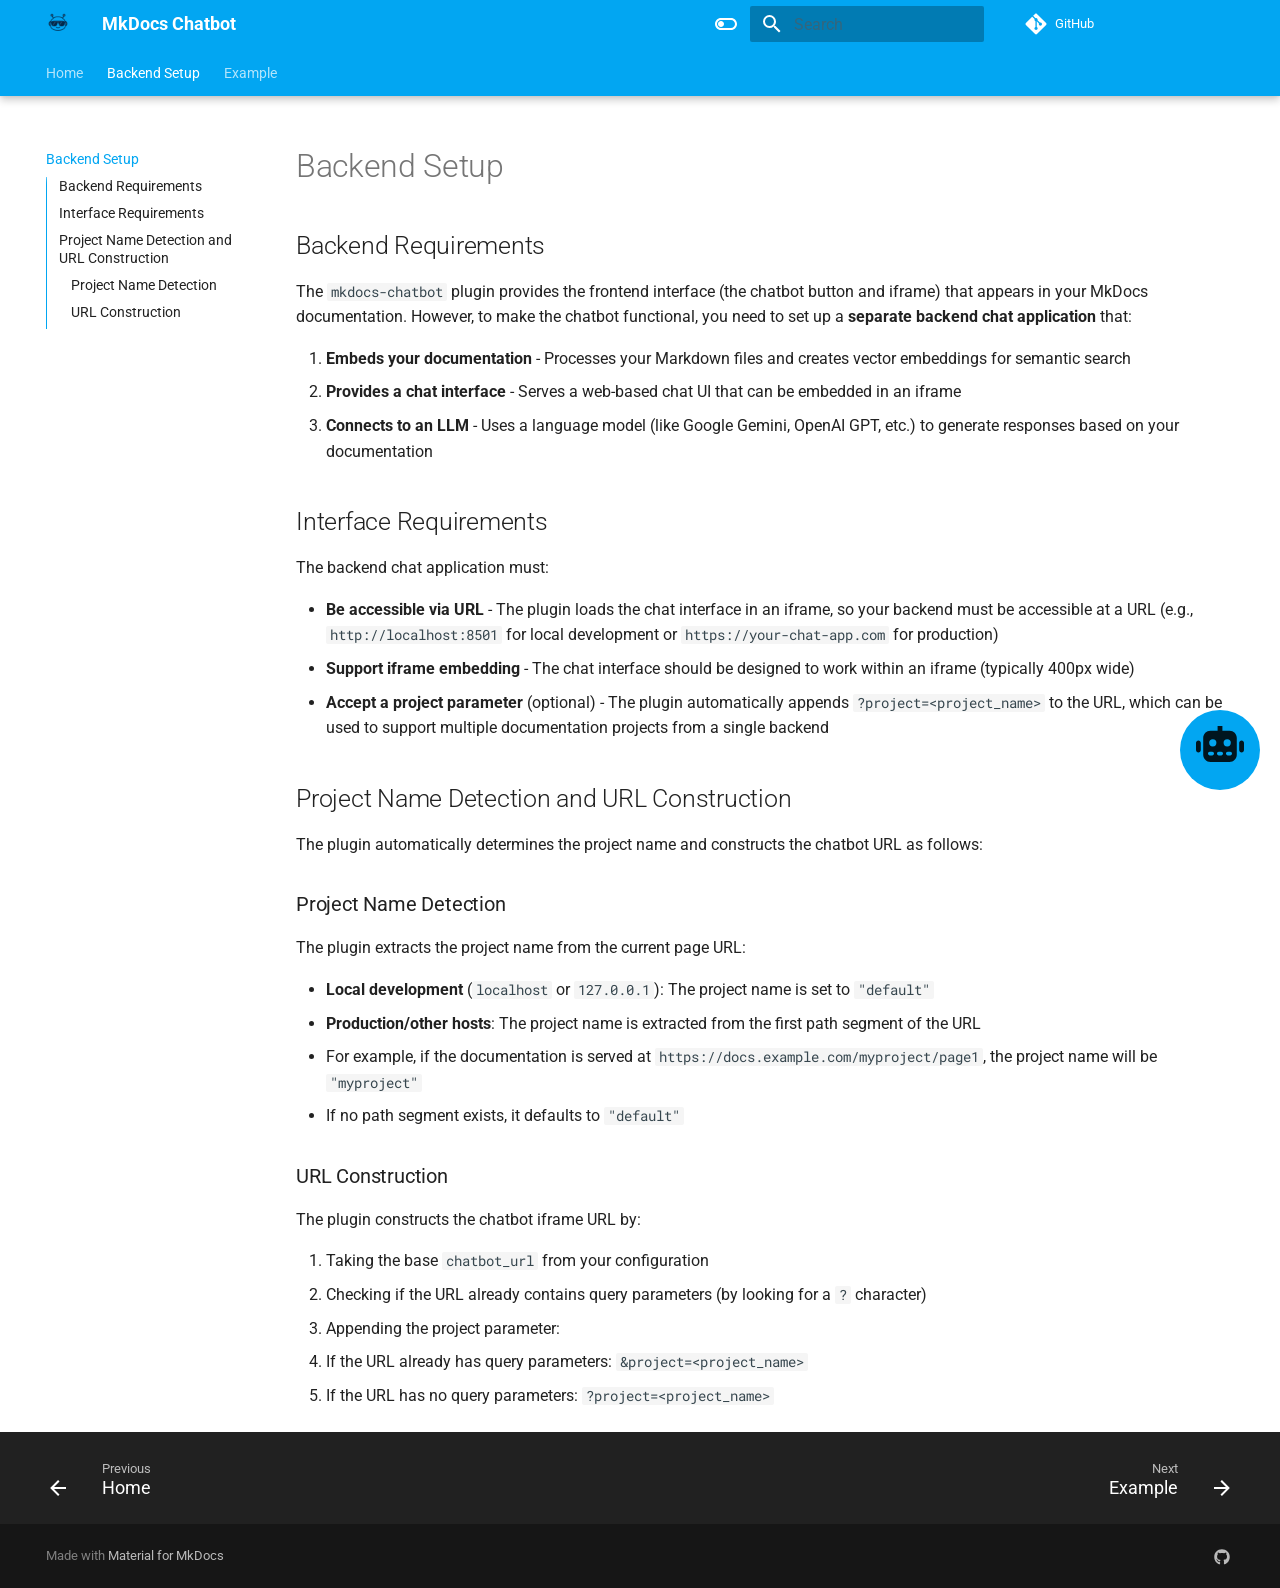
==== backend_setup/index.html @ 2f7b2bcd "Deployed a976404 with MkDocs version: 1.6.1" ====
<!doctype html>
<html lang="en" class="no-js">
  <head>
    
      <meta charset="utf-8">
      <meta name="viewport" content="width=device-width,initial-scale=1">
      
      
      
      
        <link rel="prev" href="..">
      
      
        <link rel="next" href="../example/">
      
      
      <link rel="icon" href="../assets/head.png">
      <meta name="generator" content="mkdocs-1.6.1, mkdocs-material-9.6.18">
    
    
      
        <title>Backend Setup - MkDocs Chatbot</title>
      
    
    
      <link rel="stylesheet" href="../assets/stylesheets/main.7e37652d.min.css">
      
        
        <link rel="stylesheet" href="../assets/stylesheets/palette.06af60db.min.css">
      
      


    
    
      
    
    
      
        
        
        <link rel="preconnect" href="https://fonts.gstatic.com" crossorigin>
        <link rel="stylesheet" href="https://fonts.googleapis.com/css?family=Roboto:300,300i,400,400i,700,700i%7CRoboto+Mono:400,400i,700,700i&display=fallback">
        <style>:root{--md-text-font:"Roboto";--md-code-font:"Roboto Mono"}</style>
      
    
    
      <link rel="stylesheet" href="../assets/extra.css">
    
      <link rel="stylesheet" href="../assets/_markdown_exec_pyodide.css">
    
    <script>__md_scope=new URL("..",location),__md_hash=e=>[...e].reduce(((e,_)=>(e<<5)-e+_.charCodeAt(0)),0),__md_get=(e,_=localStorage,t=__md_scope)=>JSON.parse(_.getItem(t.pathname+"."+e)),__md_set=(e,_,t=localStorage,a=__md_scope)=>{try{t.setItem(a.pathname+"."+e,JSON.stringify(_))}catch(e){}}</script>
    
      

    
    
    
  </head>
  
  
    
    
      
    
    
    
    
    <body dir="ltr" data-md-color-scheme="default" data-md-color-primary="light-blue" data-md-color-accent="light-blue">
  
    
    <input class="md-toggle" data-md-toggle="drawer" type="checkbox" id="__drawer" autocomplete="off">
    <input class="md-toggle" data-md-toggle="search" type="checkbox" id="__search" autocomplete="off">
    <label class="md-overlay" for="__drawer"></label>
    <div data-md-component="skip">
      
        
        <a href="#backend-requirements" class="md-skip">
          Skip to content
        </a>
      
    </div>
    <div data-md-component="announce">
      
    </div>
    
    
      

  

<header class="md-header md-header--shadow md-header--lifted" data-md-component="header">
  <nav class="md-header__inner md-grid" aria-label="Header">
    <a href=".." title="MkDocs Chatbot" class="md-header__button md-logo" aria-label="MkDocs Chatbot" data-md-component="logo">
      
  <img src="../assets/head.png" alt="logo">

    </a>
    <label class="md-header__button md-icon" for="__drawer">
      
      <svg xmlns="http://www.w3.org/2000/svg" viewBox="0 0 24 24"><path d="M3 6h18v2H3zm0 5h18v2H3zm0 5h18v2H3z"/></svg>
    </label>
    <div class="md-header__title" data-md-component="header-title">
      <div class="md-header__ellipsis">
        <div class="md-header__topic">
          <span class="md-ellipsis">
            MkDocs Chatbot
          </span>
        </div>
        <div class="md-header__topic" data-md-component="header-topic">
          <span class="md-ellipsis">
            
              Backend Setup
            
          </span>
        </div>
      </div>
    </div>
    
      
        <form class="md-header__option" data-md-component="palette">
  
    
    
    
    <input class="md-option" data-md-color-media="(prefers-color-scheme: light)" data-md-color-scheme="default" data-md-color-primary="light-blue" data-md-color-accent="light-blue"  aria-label="Switch to dark mode"  type="radio" name="__palette" id="__palette_0">
    
      <label class="md-header__button md-icon" title="Switch to dark mode" for="__palette_1" hidden>
        <svg xmlns="http://www.w3.org/2000/svg" viewBox="0 0 24 24"><path d="M17 6H7c-3.31 0-6 2.69-6 6s2.69 6 6 6h10c3.31 0 6-2.69 6-6s-2.69-6-6-6m0 10H7c-2.21 0-4-1.79-4-4s1.79-4 4-4h10c2.21 0 4 1.79 4 4s-1.79 4-4 4M7 9c-1.66 0-3 1.34-3 3s1.34 3 3 3 3-1.34 3-3-1.34-3-3-3"/></svg>
      </label>
    
  
    
    
    
    <input class="md-option" data-md-color-media="(prefers-color-scheme: dark)" data-md-color-scheme="slate" data-md-color-primary="light-blue" data-md-color-accent="light-blue"  aria-label="Switch to light mode"  type="radio" name="__palette" id="__palette_1">
    
      <label class="md-header__button md-icon" title="Switch to light mode" for="__palette_0" hidden>
        <svg xmlns="http://www.w3.org/2000/svg" viewBox="0 0 24 24"><path d="M17 7H7a5 5 0 0 0-5 5 5 5 0 0 0 5 5h10a5 5 0 0 0 5-5 5 5 0 0 0-5-5m0 8a3 3 0 0 1-3-3 3 3 0 0 1 3-3 3 3 0 0 1 3 3 3 3 0 0 1-3 3"/></svg>
      </label>
    
  
</form>
      
    
    
      <script>var palette=__md_get("__palette");if(palette&&palette.color){if("(prefers-color-scheme)"===palette.color.media){var media=matchMedia("(prefers-color-scheme: light)"),input=document.querySelector(media.matches?"[data-md-color-media='(prefers-color-scheme: light)']":"[data-md-color-media='(prefers-color-scheme: dark)']");palette.color.media=input.getAttribute("data-md-color-media"),palette.color.scheme=input.getAttribute("data-md-color-scheme"),palette.color.primary=input.getAttribute("data-md-color-primary"),palette.color.accent=input.getAttribute("data-md-color-accent")}for(var[key,value]of Object.entries(palette.color))document.body.setAttribute("data-md-color-"+key,value)}</script>
    
    
    
      
      
        <label class="md-header__button md-icon" for="__search">
          
          <svg xmlns="http://www.w3.org/2000/svg" viewBox="0 0 24 24"><path d="M9.5 3A6.5 6.5 0 0 1 16 9.5c0 1.61-.59 3.09-1.56 4.23l.27.27h.79l5 5-1.5 1.5-5-5v-.79l-.27-.27A6.52 6.52 0 0 1 9.5 16 6.5 6.5 0 0 1 3 9.5 6.5 6.5 0 0 1 9.5 3m0 2C7 5 5 7 5 9.5S7 14 9.5 14 14 12 14 9.5 12 5 9.5 5"/></svg>
        </label>
        <div class="md-search" data-md-component="search" role="dialog">
  <label class="md-search__overlay" for="__search"></label>
  <div class="md-search__inner" role="search">
    <form class="md-search__form" name="search">
      <input type="text" class="md-search__input" name="query" aria-label="Search" placeholder="Search" autocapitalize="off" autocorrect="off" autocomplete="off" spellcheck="false" data-md-component="search-query" required>
      <label class="md-search__icon md-icon" for="__search">
        
        <svg xmlns="http://www.w3.org/2000/svg" viewBox="0 0 24 24"><path d="M9.5 3A6.5 6.5 0 0 1 16 9.5c0 1.61-.59 3.09-1.56 4.23l.27.27h.79l5 5-1.5 1.5-5-5v-.79l-.27-.27A6.52 6.52 0 0 1 9.5 16 6.5 6.5 0 0 1 3 9.5 6.5 6.5 0 0 1 9.5 3m0 2C7 5 5 7 5 9.5S7 14 9.5 14 14 12 14 9.5 12 5 9.5 5"/></svg>
        
        <svg xmlns="http://www.w3.org/2000/svg" viewBox="0 0 24 24"><path d="M20 11v2H8l5.5 5.5-1.42 1.42L4.16 12l7.92-7.92L13.5 5.5 8 11z"/></svg>
      </label>
      <nav class="md-search__options" aria-label="Search">
        
        <button type="reset" class="md-search__icon md-icon" title="Clear" aria-label="Clear" tabindex="-1">
          
          <svg xmlns="http://www.w3.org/2000/svg" viewBox="0 0 24 24"><path d="M19 6.41 17.59 5 12 10.59 6.41 5 5 6.41 10.59 12 5 17.59 6.41 19 12 13.41 17.59 19 19 17.59 13.41 12z"/></svg>
        </button>
      </nav>
      
        <div class="md-search__suggest" data-md-component="search-suggest"></div>
      
    </form>
    <div class="md-search__output">
      <div class="md-search__scrollwrap" tabindex="0" data-md-scrollfix>
        <div class="md-search-result" data-md-component="search-result">
          <div class="md-search-result__meta">
            Initializing search
          </div>
          <ol class="md-search-result__list" role="presentation"></ol>
        </div>
      </div>
    </div>
  </div>
</div>
      
    
    
      <div class="md-header__source">
        <a href="https://github.com/jonco5555/mkdocs-chatbot" title="Go to repository" class="md-source" data-md-component="source">
  <div class="md-source__icon md-icon">
    
    <svg xmlns="http://www.w3.org/2000/svg" viewBox="0 0 448 512"><!--! Font Awesome Free 7.0.0 by @fontawesome - https://fontawesome.com License - https://fontawesome.com/license/free (Icons: CC BY 4.0, Fonts: SIL OFL 1.1, Code: MIT License) Copyright 2025 Fonticons, Inc.--><path fill="currentColor" d="M439.6 236.1 244 40.5c-5.4-5.5-12.8-8.5-20.4-8.5s-15 3-20.4 8.4L162.5 81l51.5 51.5c27.1-9.1 52.7 16.8 43.4 43.7l49.7 49.7c34.2-11.8 61.2 31 35.5 56.7-26.5 26.5-70.2-2.9-56-37.3L240.3 199v121.9c25.3 12.5 22.3 41.8 9.1 55-6.4 6.4-15.2 10.1-24.3 10.1s-17.8-3.6-24.3-10.1c-17.6-17.6-11.1-46.9 11.2-56v-123c-20.8-8.5-24.6-30.7-18.6-45L142.6 101 8.5 235.1C3 240.6 0 247.9 0 255.5s3 15 8.5 20.4l195.6 195.7c5.4 5.4 12.7 8.4 20.4 8.4s15-3 20.4-8.4l194.7-194.7c5.4-5.4 8.4-12.8 8.4-20.4s-3-15-8.4-20.4"/></svg>
  </div>
  <div class="md-source__repository">
    GitHub
  </div>
</a>
      </div>
    
  </nav>
  
    
      
<nav class="md-tabs" aria-label="Tabs" data-md-component="tabs">
  <div class="md-grid">
    <ul class="md-tabs__list">
      
        
  
  
  
  
    <li class="md-tabs__item">
      <a href=".." class="md-tabs__link">
        
  
  
    
  
  Home

      </a>
    </li>
  

      
        
  
  
  
    
  
  
    <li class="md-tabs__item md-tabs__item--active">
      <a href="./" class="md-tabs__link">
        
  
  
    
  
  Backend Setup

      </a>
    </li>
  

      
        
  
  
  
  
    <li class="md-tabs__item">
      <a href="../example/" class="md-tabs__link">
        
  
  
    
  
  Example

      </a>
    </li>
  

      
    </ul>
  </div>
</nav>
    
  
</header>
    
    <div class="md-container" data-md-component="container">
      
      
        
      
      <main class="md-main" data-md-component="main">
        <div class="md-main__inner md-grid">
          
            
              
              <div class="md-sidebar md-sidebar--primary" data-md-component="sidebar" data-md-type="navigation" >
                <div class="md-sidebar__scrollwrap">
                  <div class="md-sidebar__inner">
                    


  


  

<nav class="md-nav md-nav--primary md-nav--lifted md-nav--integrated" aria-label="Navigation" data-md-level="0">
  <label class="md-nav__title" for="__drawer">
    <a href=".." title="MkDocs Chatbot" class="md-nav__button md-logo" aria-label="MkDocs Chatbot" data-md-component="logo">
      
  <img src="../assets/head.png" alt="logo">

    </a>
    MkDocs Chatbot
  </label>
  
    <div class="md-nav__source">
      <a href="https://github.com/jonco5555/mkdocs-chatbot" title="Go to repository" class="md-source" data-md-component="source">
  <div class="md-source__icon md-icon">
    
    <svg xmlns="http://www.w3.org/2000/svg" viewBox="0 0 448 512"><!--! Font Awesome Free 7.0.0 by @fontawesome - https://fontawesome.com License - https://fontawesome.com/license/free (Icons: CC BY 4.0, Fonts: SIL OFL 1.1, Code: MIT License) Copyright 2025 Fonticons, Inc.--><path fill="currentColor" d="M439.6 236.1 244 40.5c-5.4-5.5-12.8-8.5-20.4-8.5s-15 3-20.4 8.4L162.5 81l51.5 51.5c27.1-9.1 52.7 16.8 43.4 43.7l49.7 49.7c34.2-11.8 61.2 31 35.5 56.7-26.5 26.5-70.2-2.9-56-37.3L240.3 199v121.9c25.3 12.5 22.3 41.8 9.1 55-6.4 6.4-15.2 10.1-24.3 10.1s-17.8-3.6-24.3-10.1c-17.6-17.6-11.1-46.9 11.2-56v-123c-20.8-8.5-24.6-30.7-18.6-45L142.6 101 8.5 235.1C3 240.6 0 247.9 0 255.5s3 15 8.5 20.4l195.6 195.7c5.4 5.4 12.7 8.4 20.4 8.4s15-3 20.4-8.4l194.7-194.7c5.4-5.4 8.4-12.8 8.4-20.4s-3-15-8.4-20.4"/></svg>
  </div>
  <div class="md-source__repository">
    GitHub
  </div>
</a>
    </div>
  
  <ul class="md-nav__list" data-md-scrollfix>
    
      
      
  
  
  
  
    <li class="md-nav__item">
      <a href=".." class="md-nav__link">
        
  
  
  <span class="md-ellipsis">
    Home
    
  </span>
  

      </a>
    </li>
  

    
      
      
  
  
    
  
  
  
    <li class="md-nav__item md-nav__item--active">
      
      <input class="md-nav__toggle md-toggle" type="checkbox" id="__toc">
      
      
      
        <label class="md-nav__link md-nav__link--active" for="__toc">
          
  
  
  <span class="md-ellipsis">
    Backend Setup
    
  </span>
  

          <span class="md-nav__icon md-icon"></span>
        </label>
      
      <a href="./" class="md-nav__link md-nav__link--active">
        
  
  
  <span class="md-ellipsis">
    Backend Setup
    
  </span>
  

      </a>
      
        

<nav class="md-nav md-nav--secondary" aria-label="Table of contents">
  
  
  
  
    <label class="md-nav__title" for="__toc">
      <span class="md-nav__icon md-icon"></span>
      Table of contents
    </label>
    <ul class="md-nav__list" data-md-component="toc" data-md-scrollfix>
      
        <li class="md-nav__item">
  <a href="#backend-requirements" class="md-nav__link">
    <span class="md-ellipsis">
      Backend Requirements
    </span>
  </a>
  
</li>
      
        <li class="md-nav__item">
  <a href="#interface-requirements" class="md-nav__link">
    <span class="md-ellipsis">
      Interface Requirements
    </span>
  </a>
  
</li>
      
        <li class="md-nav__item">
  <a href="#project-name-detection-and-url-construction" class="md-nav__link">
    <span class="md-ellipsis">
      Project Name Detection and URL Construction
    </span>
  </a>
  
    <nav class="md-nav" aria-label="Project Name Detection and URL Construction">
      <ul class="md-nav__list">
        
          <li class="md-nav__item">
  <a href="#project-name-detection" class="md-nav__link">
    <span class="md-ellipsis">
      Project Name Detection
    </span>
  </a>
  
</li>
        
          <li class="md-nav__item">
  <a href="#url-construction" class="md-nav__link">
    <span class="md-ellipsis">
      URL Construction
    </span>
  </a>
  
</li>
        
      </ul>
    </nav>
  
</li>
      
    </ul>
  
</nav>
      
    </li>
  

    
      
      
  
  
  
  
    <li class="md-nav__item">
      <a href="../example/" class="md-nav__link">
        
  
  
  <span class="md-ellipsis">
    Example
    
  </span>
  

      </a>
    </li>
  

    
  </ul>
</nav>
                  </div>
                </div>
              </div>
            
            
          
          
            <div class="md-content" data-md-component="content">
              <article class="md-content__inner md-typeset">
                
                  


  
  


  <h1>Backend Setup</h1>

<h2 id="backend-requirements">Backend Requirements<a class="headerlink" href="#backend-requirements" title="Permanent link">&para;</a></h2>
<p>The <code>mkdocs-chatbot</code> plugin provides the frontend interface (the chatbot button and iframe) that appears in your MkDocs documentation. However, to make the chatbot functional, you need to set up a <strong>separate backend chat application</strong> that:</p>
<ol>
<li><strong>Embeds your documentation</strong> - Processes your Markdown files and creates vector embeddings for semantic search</li>
<li><strong>Provides a chat interface</strong> - Serves a web-based chat UI that can be embedded in an iframe</li>
<li><strong>Connects to an LLM</strong> - Uses a language model (like Google Gemini, OpenAI GPT, etc.) to generate responses based on your documentation</li>
</ol>
<h2 id="interface-requirements">Interface Requirements<a class="headerlink" href="#interface-requirements" title="Permanent link">&para;</a></h2>
<p>The backend chat application must:</p>
<ul>
<li><strong>Be accessible via URL</strong> - The plugin loads the chat interface in an iframe, so your backend must be accessible at a URL (e.g., <code>http://localhost:8501</code> for local development or <code>https://your-chat-app.com</code> for production)</li>
<li><strong>Support iframe embedding</strong> - The chat interface should be designed to work within an iframe (typically 400px wide)</li>
<li><strong>Accept a project parameter</strong> (optional) - The plugin automatically appends <code>?project=&lt;project_name&gt;</code> to the URL, which can be used to support multiple documentation projects from a single backend</li>
</ul>
<h2 id="project-name-detection-and-url-construction">Project Name Detection and URL Construction<a class="headerlink" href="#project-name-detection-and-url-construction" title="Permanent link">&para;</a></h2>
<p>The plugin automatically determines the project name and constructs the chatbot URL as follows:</p>
<h3 id="project-name-detection">Project Name Detection<a class="headerlink" href="#project-name-detection" title="Permanent link">&para;</a></h3>
<p>The plugin extracts the project name from the current page URL:</p>
<ul>
<li><strong>Local development</strong> (<code>localhost</code> or <code>127.0.0.1</code>): The project name is set to <code>"default"</code></li>
<li><strong>Production/other hosts</strong>: The project name is extracted from the first path segment of the URL</li>
<li>For example, if the documentation is served at <code>https://docs.example.com/myproject/page1</code>, the project name will be <code>"myproject"</code></li>
<li>If no path segment exists, it defaults to <code>"default"</code></li>
</ul>
<h3 id="url-construction">URL Construction<a class="headerlink" href="#url-construction" title="Permanent link">&para;</a></h3>
<p>The plugin constructs the chatbot iframe URL by:</p>
<ol>
<li>Taking the base <code>chatbot_url</code> from your configuration</li>
<li>Checking if the URL already contains query parameters (by looking for a <code>?</code> character)</li>
<li>Appending the project parameter:</li>
<li>If the URL already has query parameters: <code>&amp;project=&lt;project_name&gt;</code></li>
<li>If the URL has no query parameters: <code>?project=&lt;project_name&gt;</code></li>
</ol>












                
              </article>
            </div>
          
          
<script>var target=document.getElementById(location.hash.slice(1));target&&target.name&&(target.checked=target.name.startsWith("__tabbed_"))</script>
        </div>
        
          <button type="button" class="md-top md-icon" data-md-component="top" hidden>
  
  <svg xmlns="http://www.w3.org/2000/svg" viewBox="0 0 24 24"><path d="M13 20h-2V8l-5.5 5.5-1.42-1.42L12 4.16l7.92 7.92-1.42 1.42L13 8z"/></svg>
  Back to top
</button>
        
      </main>
      
  
        <footer class="md-footer">
  
    
      
      <nav class="md-footer__inner md-grid" aria-label="Footer" >
        
          
          <a href=".." class="md-footer__link md-footer__link--prev" aria-label="Previous: Home">
            <div class="md-footer__button md-icon">
              
              <svg xmlns="http://www.w3.org/2000/svg" viewBox="0 0 24 24"><path d="M20 11v2H8l5.5 5.5-1.42 1.42L4.16 12l7.92-7.92L13.5 5.5 8 11z"/></svg>
            </div>
            <div class="md-footer__title">
              <span class="md-footer__direction">
                Previous
              </span>
              <div class="md-ellipsis">
                Home
              </div>
            </div>
          </a>
        
        
          
          <a href="../example/" class="md-footer__link md-footer__link--next" aria-label="Next: Example">
            <div class="md-footer__title">
              <span class="md-footer__direction">
                Next
              </span>
              <div class="md-ellipsis">
                Example
              </div>
            </div>
            <div class="md-footer__button md-icon">
              
              <svg xmlns="http://www.w3.org/2000/svg" viewBox="0 0 24 24"><path d="M4 11v2h12l-5.5 5.5 1.42 1.42L19.84 12l-7.92-7.92L10.5 5.5 16 11z"/></svg>
            </div>
          </a>
        
      </nav>
    
  
  <div class="md-footer-meta md-typeset">
    <div class="md-footer-meta__inner md-grid">
      <div class="md-copyright">
  
  
    Made with
    <a href="https://squidfunk.github.io/mkdocs-material/" target="_blank" rel="noopener">
      Material for MkDocs
    </a>
  
</div>
      
        
<div class="md-social">
  
    
    
    
    
      
      
    
    <a href="https://github.com/jonco5555/mkdocs-chatbot" target="_blank" rel="noopener" title="github.com" class="md-social__link">
      <svg xmlns="http://www.w3.org/2000/svg" viewBox="0 0 512 512"><!--! Font Awesome Free 7.0.0 by @fontawesome - https://fontawesome.com License - https://fontawesome.com/license/free (Icons: CC BY 4.0, Fonts: SIL OFL 1.1, Code: MIT License) Copyright 2025 Fonticons, Inc.--><path fill="currentColor" d="M173.9 397.4c0 2-2.3 3.6-5.2 3.6-3.3.3-5.6-1.3-5.6-3.6 0-2 2.3-3.6 5.2-3.6 3-.3 5.6 1.3 5.6 3.6m-31.1-4.5c-.7 2 1.3 4.3 4.3 4.9 2.6 1 5.6 0 6.2-2s-1.3-4.3-4.3-5.2c-2.6-.7-5.5.3-6.2 2.3m44.2-1.7c-2.9.7-4.9 2.6-4.6 4.9.3 2 2.9 3.3 5.9 2.6 2.9-.7 4.9-2.6 4.6-4.6-.3-1.9-3-3.2-5.9-2.9M252.8 8C114.1 8 8 113.3 8 252c0 110.9 69.8 205.8 169.5 239.2 12.8 2.3 17.3-5.6 17.3-12.1 0-6.2-.3-40.4-.3-61.4 0 0-70 15-84.7-29.8 0 0-11.4-29.1-27.8-36.6 0 0-22.9-15.7 1.6-15.4 0 0 24.9 2 38.6 25.8 21.9 38.6 58.6 27.5 72.9 20.9 2.3-16 8.8-27.1 16-33.7-55.9-6.2-112.3-14.3-112.3-110.5 0-27.5 7.6-41.3 23.6-58.9-2.6-6.5-11.1-33.3 2.6-67.9 20.9-6.5 69 27 69 27 20-5.6 41.5-8.5 62.8-8.5s42.8 2.9 62.8 8.5c0 0 48.1-33.6 69-27 13.7 34.7 5.2 61.4 2.6 67.9 16 17.7 25.8 31.5 25.8 58.9 0 96.5-58.9 104.2-114.8 110.5 9.2 7.9 17 22.9 17 46.4 0 33.7-.3 75.4-.3 83.6 0 6.5 4.6 14.4 17.3 12.1C436.2 457.8 504 362.9 504 252 504 113.3 391.5 8 252.8 8M105.2 352.9c-1.3 1-1 3.3.7 5.2 1.6 1.6 3.9 2.3 5.2 1 1.3-1 1-3.3-.7-5.2-1.6-1.6-3.9-2.3-5.2-1m-10.8-8.1c-.7 1.3.3 2.9 2.3 3.9 1.6 1 3.6.7 4.3-.7.7-1.3-.3-2.9-2.3-3.9-2-.6-3.6-.3-4.3.7m32.4 35.6c-1.6 1.3-1 4.3 1.3 6.2 2.3 2.3 5.2 2.6 6.5 1 1.3-1.3.7-4.3-1.3-6.2-2.2-2.3-5.2-2.6-6.5-1m-11.4-14.7c-1.6 1-1.6 3.6 0 5.9s4.3 3.3 5.6 2.3c1.6-1.3 1.6-3.9 0-6.2-1.4-2.3-4-3.3-5.6-2"/></svg>
    </a>
  
</div>
      
    </div>
  </div>
</footer>
      
  <div class="bot-container">
    <a class="twemoji bot-button" href="javascript:void(0)" title="Ask bot about the docs">
      <svg xmlns="http://www.w3.org/2000/svg" viewBox="0 0 640 512"><!--! Font Awesome Free 7.0.0 by @fontawesome - https://fontawesome.com License - https://fontawesome.com/license/free (Icons: CC BY 4.0, Fonts: SIL OFL 1.1, Code: MIT License) Copyright 2025 Fonticons, Inc.--><path fill="currentColor" d="M352 0c0-17.7-14.3-32-32-32s-32 14.3-32 32v64h-96c-53 0-96 43-96 96v224c0 53 43 96 96 96h256c53 0 96-43 96-96V160c0-53-43-96-96-96h-96zM160 368c0-13.3 10.7-24 24-24h32c13.3 0 24 10.7 24 24s-10.7 24-24 24h-32c-13.3 0-24-10.7-24-24m120 0c0-13.3 10.7-24 24-24h32c13.3 0 24 10.7 24 24s-10.7 24-24 24h-32c-13.3 0-24-10.7-24-24m120 0c0-13.3 10.7-24 24-24h32c13.3 0 24 10.7 24 24s-10.7 24-24 24h-32c-13.3 0-24-10.7-24-24M224 176a48 48 0 1 1 0 96 48 48 0 1 1 0-96m144 48a48 48 0 1 1 96 0 48 48 0 1 1-96 0m-304 0c0-17.7-14.3-32-32-32S0 206.3 0 224v96c0 17.7 14.3 32 32 32s32-14.3 32-32zm544-32c-17.7 0-32 14.3-32 32v96c0 17.7 14.3 32 32 32s32-14.3 32-32v-96c0-17.7-14.3-32-32-32"/></svg>
    </a>
    <iframe id="chatbot" src=""></iframe>
  </div>
  <script>
    // Extract project name from URL
    const isLocalHost = window.location.hostname === 'localhost' || window.location.hostname === '127.0.0.1';
    const pathParts = window.location.pathname.split('/').filter(Boolean);
    const projectName = isLocalHost ? 'default' : (pathParts[0] || 'default')
    const chatbotUrl = "https://mkdocs-chatbot.streamlit.app/?embed=true";
    const separator = chatbotUrl.includes('?') ? '&' : '?';
    document.getElementById('chatbot').src = chatbotUrl + separator + "project=" + encodeURIComponent(projectName);

    const botButton = document.querySelector('.bot-button');
    const iFrame = document.querySelector('.bot-container > iframe');
    const hideBot = () => {
      iFrame.style.height = null;
      botButton.style.display = 'block';
      document.removeEventListener('click', hideBot);
    }
    botButton.addEventListener('click', (e) => {
      const curHeight = window.getComputedStyle(iFrame).height;
      const header = document.querySelector('.md-header');
      const height = `calc(100vh - ${header.clientHeight + 120}px)`;
      if (curHeight === '0px') {
        iFrame.style.height = height;
        botButton.style.display = 'none';
        document.addEventListener('click', hideBot);
      } else {
        hideBot();
      }
      e.stopPropagation();
    });
    iFrame.addEventListener('click', (e) => {
      e.stopPropagation();
    });
    window.addEventListener('resize', (e) => {
      if (iFrame.style.height) {
        const header = document.querySelector('.md-header');
        const height = `calc(100vh - ${header.clientHeight + 120}px)`;
        iFrame.style.height = height;
      }
      e.stopPropagation();
    })
  </script>

    </div>
    <div class="md-dialog" data-md-component="dialog">
      <div class="md-dialog__inner md-typeset"></div>
    </div>
    
    
    
      
      <script id="__config" type="application/json">{"base": "..", "features": ["navigation.tabs", "navigation.top", "navigation.tabs.sticky", "navigation.footer", "navigation.expand", "search.highlight", "search.suggest", "toc.integrate", "content.code.copy"], "search": "../assets/javascripts/workers/search.973d3a69.min.js", "tags": null, "translations": {"clipboard.copied": "Copied to clipboard", "clipboard.copy": "Copy to clipboard", "search.result.more.one": "1 more on this page", "search.result.more.other": "# more on this page", "search.result.none": "No matching documents", "search.result.one": "1 matching document", "search.result.other": "# matching documents", "search.result.placeholder": "Type to start searching", "search.result.term.missing": "Missing", "select.version": "Select version"}, "version": null}</script>
    
    
      <script src="../assets/javascripts/bundle.92b07e13.min.js"></script>
      
        <script src="../assets/_markdown_exec_pyodide.js"></script>
      
    
  </body>
</html>
---- assets/stylesheets/main.7e37652d.min.css ----
@charset "UTF-8";html{-webkit-text-size-adjust:none;-moz-text-size-adjust:none;text-size-adjust:none;box-sizing:border-box}*,:after,:before{box-sizing:inherit}@media (prefers-reduced-motion){*,:after,:before{transition:none!important}}body{margin:0}a,button,input,label{-webkit-tap-highlight-color:transparent}a{color:inherit;text-decoration:none}hr{border:0;box-sizing:initial;display:block;height:.05rem;overflow:visible;padding:0}small{font-size:80%}sub,sup{line-height:1em}img{border-style:none}table{border-collapse:initial;border-spacing:0}td,th{font-weight:400;vertical-align:top}button{background:#0000;border:0;font-family:inherit;font-size:inherit;margin:0;padding:0}input{border:0;outline:none}:root{--md-primary-fg-color:#4051b5;--md-primary-fg-color--light:#5d6cc0;--md-primary-fg-color--dark:#303fa1;--md-primary-bg-color:#fff;--md-primary-bg-color--light:#ffffffb3;--md-accent-fg-color:#526cfe;--md-accent-fg-color--transparent:#526cfe1a;--md-accent-bg-color:#fff;--md-accent-bg-color--light:#ffffffb3}[data-md-color-scheme=default]{color-scheme:light}[data-md-color-scheme=default] img[src$="#gh-dark-mode-only"],[data-md-color-scheme=default] img[src$="#only-dark"]{display:none}:root,[data-md-color-scheme=default]{--md-hue:225deg;--md-default-fg-color:#000000de;--md-default-fg-color--light:#0000008a;--md-default-fg-color--lighter:#00000052;--md-default-fg-color--lightest:#00000012;--md-default-bg-color:#fff;--md-default-bg-color--light:#ffffffb3;--md-default-bg-color--lighter:#ffffff4d;--md-default-bg-color--lightest:#ffffff1f;--md-code-fg-color:#36464e;--md-code-bg-color:#f5f5f5;--md-code-hl-color:#4287ff;--md-code-hl-color--light:#4287ff1a;--md-code-hl-number-color:#d52a2a;--md-code-hl-special-color:#db1457;--md-code-hl-function-color:#a846b9;--md-code-hl-constant-color:#6e59d9;--md-code-hl-keyword-color:#3f6ec6;--md-code-hl-string-color:#1c7d4d;--md-code-hl-name-color:var(--md-code-fg-color);--md-code-hl-operator-color:var(--md-default-fg-color--light);--md-code-hl-punctuation-color:var(--md-default-fg-color--light);--md-code-hl-comment-color:var(--md-default-fg-color--light);--md-code-hl-generic-color:var(--md-default-fg-color--light);--md-code-hl-variable-color:var(--md-default-fg-color--light);--md-typeset-color:var(--md-default-fg-color);--md-typeset-a-color:var(--md-primary-fg-color);--md-typeset-del-color:#f5503d26;--md-typeset-ins-color:#0bd57026;--md-typeset-kbd-color:#fafafa;--md-typeset-kbd-accent-color:#fff;--md-typeset-kbd-border-color:#b8b8b8;--md-typeset-mark-color:#ffff0080;--md-typeset-table-color:#0000001f;--md-typeset-table-color--light:rgba(0,0,0,.035);--md-admonition-fg-color:var(--md-default-fg-color);--md-admonition-bg-color:var(--md-default-bg-color);--md-warning-fg-color:#000000de;--md-warning-bg-color:#ff9;--md-footer-fg-color:#fff;--md-footer-fg-color--light:#ffffffb3;--md-footer-fg-color--lighter:#ffffff73;--md-footer-bg-color:#000000de;--md-footer-bg-color--dark:#00000052;--md-shadow-z1:0 0.2rem 0.5rem #0000000d,0 0 0.05rem #0000001a;--md-shadow-z2:0 0.2rem 0.5rem #0000001a,0 0 0.05rem #00000040;--md-shadow-z3:0 0.2rem 0.5rem #0003,0 0 0.05rem #00000059}.md-icon svg{fill:currentcolor;display:block;height:1.2rem;width:1.2rem}body{-webkit-font-smoothing:antialiased;-moz-osx-font-smoothing:grayscale;--md-text-font-family:var(--md-text-font,_),-apple-system,BlinkMacSystemFont,Helvetica,Arial,sans-serif;--md-code-font-family:var(--md-code-font,_),SFMono-Regular,Consolas,Menlo,monospace}aside,body,input{font-feature-settings:"kern","liga";color:var(--md-typeset-color);font-family:var(--md-text-font-family)}code,kbd,pre{font-feature-settings:"kern";font-family:var(--md-code-font-family)}:root{--md-typeset-table-sort-icon:url('data:image/svg+xml;charset=utf-8,<svg xmlns="http://www.w3.org/2000/svg" viewBox="0 0 24 24"><path d="m18 21-4-4h3V7h-3l4-4 4 4h-3v10h3M2 19v-2h10v2M2 13v-2h7v2M2 7V5h4v2z"/></svg>');--md-typeset-table-sort-icon--asc:url('data:image/svg+xml;charset=utf-8,<svg xmlns="http://www.w3.org/2000/svg" viewBox="0 0 24 24"><path d="M19 17h3l-4 4-4-4h3V3h2M2 17h10v2H2M6 5v2H2V5m0 6h7v2H2z"/></svg>');--md-typeset-table-sort-icon--desc:url('data:image/svg+xml;charset=utf-8,<svg xmlns="http://www.w3.org/2000/svg" viewBox="0 0 24 24"><path d="M19 7h3l-4-4-4 4h3v14h2M2 17h10v2H2M6 5v2H2V5m0 6h7v2H2z"/></svg>')}.md-typeset{-webkit-print-color-adjust:exact;color-adjust:exact;font-size:.8rem;line-height:1.6;overflow-wrap:break-word}@media print{.md-typeset{font-size:.68rem}}.md-typeset blockquote,.md-typeset dl,.md-typeset figure,.md-typeset ol,.md-typeset pre,.md-typeset ul{margin-bottom:1em;margin-top:1em}.md-typeset h1{color:var(--md-default-fg-color--light);font-size:2em;line-height:1.3;margin:0 0 1.25em}.md-typeset h1,.md-typeset h2{font-weight:300;letter-spacing:-.01em}.md-typeset h2{font-size:1.5625em;line-height:1.4;margin:1.6em 0 .64em}.md-typeset h3{font-size:1.25em;font-weight:400;letter-spacing:-.01em;line-height:1.5;margin:1.6em 0 .8em}.md-typeset h2+h3{margin-top:.8em}.md-typeset h4{font-weight:700;letter-spacing:-.01em;margin:1em 0}.md-typeset h5,.md-typeset h6{color:var(--md-default-fg-color--light);font-size:.8em;font-weight:700;letter-spacing:-.01em;margin:1.25em 0}.md-typeset h5{text-transform:uppercase}.md-typeset h5 code{text-transform:none}.md-typeset hr{border-bottom:.05rem solid var(--md-default-fg-color--lightest);display:flow-root;margin:1.5em 0}.md-typeset a{color:var(--md-typeset-a-color);word-break:break-word}.md-typeset a,.md-typeset a:before{transition:color 125ms}.md-typeset a:focus,.md-typeset a:hover{color:var(--md-accent-fg-color)}.md-typeset a:focus code,.md-typeset a:hover code{background-color:var(--md-accent-fg-color--transparent)}.md-typeset a code{color:currentcolor;transition:background-color 125ms}.md-typeset a.focus-visible{outline-color:var(--md-accent-fg-color);outline-offset:.2rem}.md-typeset code,.md-typeset kbd,.md-typeset pre{color:var(--md-code-fg-color);direction:ltr;font-variant-ligatures:none}@media print{.md-typeset code,.md-typeset kbd,.md-typeset pre{white-space:pre-wrap}}.md-typeset code{background-color:var(--md-code-bg-color);border-radius:.1rem;-webkit-box-decoration-break:clone;box-decoration-break:clone;font-size:.85em;padding:0 .2941176471em;word-break:break-word}.md-typeset code:not(.focus-visible){-webkit-tap-highlight-color:transparent;outline:none}.md-typeset pre{display:flow-root;line-height:1.4;position:relative}.md-typeset pre>code{-webkit-box-decoration-break:slice;box-decoration-break:slice;box-shadow:none;display:block;margin:0;outline-color:var(--md-accent-fg-color);overflow:auto;padding:.7720588235em 1.1764705882em;scrollbar-color:var(--md-default-fg-color--lighter) #0000;scrollbar-width:thin;touch-action:auto;word-break:normal}.md-typeset pre>code:hover{scrollbar-color:var(--md-accent-fg-color) #0000}.md-typeset pre>code::-webkit-scrollbar{height:.2rem;width:.2rem}.md-typeset pre>code::-webkit-scrollbar-thumb{background-color:var(--md-default-fg-color--lighter)}.md-typeset pre>code::-webkit-scrollbar-thumb:hover{background-color:var(--md-accent-fg-color)}.md-typeset kbd{background-color:var(--md-typeset-kbd-color);border-radius:.1rem;box-shadow:0 .1rem 0 .05rem var(--md-typeset-kbd-border-color),0 .1rem 0 var(--md-typeset-kbd-border-color),0 -.1rem .2rem var(--md-typeset-kbd-accent-color) inset;color:var(--md-default-fg-color);display:inline-block;font-size:.75em;padding:0 .6666666667em;vertical-align:text-top;word-break:break-word}.md-typeset mark{background-color:var(--md-typeset-mark-color);-webkit-box-decoration-break:clone;box-decoration-break:clone;color:inherit;word-break:break-word}.md-typeset abbr{border-bottom:.05rem dotted var(--md-default-fg-color--light);cursor:help;text-decoration:none}.md-typeset small{opacity:.75}[dir=ltr] .md-typeset sub,[dir=ltr] .md-typeset sup{margin-left:.078125em}[dir=rtl] .md-typeset sub,[dir=rtl] .md-typeset sup{margin-right:.078125em}[dir=ltr] .md-typeset blockquote{padding-left:.6rem}[dir=rtl] .md-typeset blockquote{padding-right:.6rem}[dir=ltr] .md-typeset blockquote{border-left:.2rem solid var(--md-default-fg-color--lighter)}[dir=rtl] .md-typeset blockquote{border-right:.2rem solid var(--md-default-fg-color--lighter)}.md-typeset blockquote{color:var(--md-default-fg-color--light);margin-left:0;margin-right:0}.md-typeset ul{list-style-type:disc}.md-typeset ul[type]{list-style-type:revert-layer}[dir=ltr] .md-typeset ol,[dir=ltr] .md-typeset ul{margin-left:.625em}[dir=rtl] .md-typeset ol,[dir=rtl] .md-typeset ul{margin-right:.625em}.md-typeset ol,.md-typeset ul{padding:0}.md-typeset ol:not([hidden]),.md-typeset ul:not([hidden]){display:flow-root}.md-typeset ol ol,.md-typeset ul ol{list-style-type:lower-alpha}.md-typeset ol ol ol,.md-typeset ul ol ol{list-style-type:lower-roman}.md-typeset ol ol ol ol,.md-typeset ul ol ol ol{list-style-type:upper-alpha}.md-typeset ol ol ol ol ol,.md-typeset ul ol ol ol ol{list-style-type:upper-roman}.md-typeset ol[type],.md-typeset ul[type]{list-style-type:revert-layer}[dir=ltr] .md-typeset ol li,[dir=ltr] .md-typeset ul li{margin-left:1.25em}[dir=rtl] .md-typeset ol li,[dir=rtl] .md-typeset ul li{margin-right:1.25em}.md-typeset ol li,.md-typeset ul li{margin-bottom:.5em}.md-typeset ol li blockquote,.md-typeset ol li p,.md-typeset ul li blockquote,.md-typeset ul li p{margin:.5em 0}.md-typeset ol li:last-child,.md-typeset ul li:last-child{margin-bottom:0}[dir=ltr] .md-typeset ol li ol,[dir=ltr] .md-typeset ol li ul,[dir=ltr] .md-typeset ul li ol,[dir=ltr] .md-typeset ul li ul{margin-left:.625em}[dir=rtl] .md-typeset ol li ol,[dir=rtl] .md-typeset ol li ul,[dir=rtl] .md-typeset ul li ol,[dir=rtl] .md-typeset ul li ul{margin-right:.625em}.md-typeset ol li ol,.md-typeset ol li ul,.md-typeset ul li ol,.md-typeset ul li ul{margin-bottom:.5em;margin-top:.5em}[dir=ltr] .md-typeset dd{margin-left:1.875em}[dir=rtl] .md-typeset dd{margin-right:1.875em}.md-typeset dd{margin-bottom:1.5em;margin-top:1em}.md-typeset img,.md-typeset svg,.md-typeset video{height:auto;max-width:100%}.md-typeset img[align=left]{margin:1em 1em 1em 0}.md-typeset img[align=right]{margin:1em 0 1em 1em}.md-typeset img[align]:only-child{margin-top:0}.md-typeset figure{display:flow-root;margin:1em auto;max-width:100%;text-align:center;width:-moz-fit-content;width:fit-content}.md-typeset figure img{display:block;margin:0 auto}.md-typeset figcaption{font-style:italic;margin:1em auto;max-width:24rem}.md-typeset iframe{max-width:100%}.md-typeset table:not([class]){background-color:var(--md-default-bg-color);border:.05rem solid var(--md-typeset-table-color);border-radius:.1rem;display:inline-block;font-size:.64rem;max-width:100%;overflow:auto;touch-action:auto}@media print{.md-typeset table:not([class]){display:table}}.md-typeset table:not([class])+*{margin-top:1.5em}.md-typeset table:not([class]) td>:first-child,.md-typeset table:not([class]) th>:first-child{margin-top:0}.md-typeset table:not([class]) td>:last-child,.md-typeset table:not([class]) th>:last-child{margin-bottom:0}.md-typeset table:not([class]) td:not([align]),.md-typeset table:not([class]) th:not([align]){text-align:left}[dir=rtl] .md-typeset table:not([class]) td:not([align]),[dir=rtl] .md-typeset table:not([class]) th:not([align]){text-align:right}.md-typeset table:not([class]) th{font-weight:700;min-width:5rem;padding:.9375em 1.25em;vertical-align:top}.md-typeset table:not([class]) td{border-top:.05rem solid var(--md-typeset-table-color);padding:.9375em 1.25em;vertical-align:top}.md-typeset table:not([class]) tbody tr{transition:background-color 125ms}.md-typeset table:not([class]) tbody tr:hover{background-color:var(--md-typeset-table-color--light);box-shadow:0 .05rem 0 var(--md-default-bg-color) inset}.md-typeset table:not([class]) a{word-break:normal}.md-typeset table th[role=columnheader]{cursor:pointer}[dir=ltr] .md-typeset table th[role=columnheader]:after{margin-left:.5em}[dir=rtl] .md-typeset table th[role=columnheader]:after{margin-right:.5em}.md-typeset table th[role=columnheader]:after{content:"";display:inline-block;height:1.2em;-webkit-mask-image:var(--md-typeset-table-sort-icon);mask-image:var(--md-typeset-table-sort-icon);-webkit-mask-repeat:no-repeat;mask-repeat:no-repeat;-webkit-mask-size:contain;mask-size:contain;transition:background-color 125ms;vertical-align:text-bottom;width:1.2em}.md-typeset table th[role=columnheader]:hover:after{background-color:var(--md-default-fg-color--lighter)}.md-typeset table th[role=columnheader][aria-sort=ascending]:after{background-color:var(--md-default-fg-color--light);-webkit-mask-image:var(--md-typeset-table-sort-icon--asc);mask-image:var(--md-typeset-table-sort-icon--asc)}.md-typeset table th[role=columnheader][aria-sort=descending]:after{background-color:var(--md-default-fg-color--light);-webkit-mask-image:var(--md-typeset-table-sort-icon--desc);mask-image:var(--md-typeset-table-sort-icon--desc)}.md-typeset__scrollwrap{margin:1em -.8rem;overflow-x:auto;touch-action:auto}.md-typeset__table{display:inline-block;margin-bottom:.5em;padding:0 .8rem}@media print{.md-typeset__table{display:block}}html .md-typeset__table table{display:table;margin:0;overflow:hidden;width:100%}@media screen and (max-width:44.984375em){.md-content__inner>pre{margin:1em -.8rem}.md-content__inner>pre code{border-radius:0}}.md-typeset .md-author{border-radius:100%;display:block;flex-shrink:0;height:1.6rem;overflow:hidden;position:relative;transition:color 125ms,transform 125ms;width:1.6rem}.md-typeset .md-author img{display:block}.md-typeset .md-author--more{background:var(--md-default-fg-color--lightest);color:var(--md-default-fg-color--lighter);font-size:.6rem;font-weight:700;line-height:1.6rem;text-align:center}.md-typeset .md-author--long{height:2.4rem;width:2.4rem}.md-typeset a.md-author{transform:scale(1)}.md-typeset a.md-author img{border-radius:100%;filter:grayscale(100%) opacity(75%);transition:filter 125ms}.md-typeset a.md-author:focus,.md-typeset a.md-author:hover{transform:scale(1.1);z-index:1}.md-typeset a.md-author:focus img,.md-typeset a.md-author:hover img{filter:grayscale(0)}.md-banner{background-color:var(--md-footer-bg-color);color:var(--md-footer-fg-color);overflow:auto}@media print{.md-banner{display:none}}.md-banner--warning{background-color:var(--md-warning-bg-color);color:var(--md-warning-fg-color)}.md-banner__inner{font-size:.7rem;margin:.6rem auto;padding:0 .8rem}[dir=ltr] .md-banner__button{float:right}[dir=rtl] .md-banner__button{float:left}.md-banner__button{color:inherit;cursor:pointer;transition:opacity .25s}.no-js .md-banner__button{display:none}.md-banner__button:hover{opacity:.7}html{font-size:125%;height:100%;overflow-x:hidden}@media screen and (min-width:100em){html{font-size:137.5%}}@media screen and (min-width:125em){html{font-size:150%}}body{background-color:var(--md-default-bg-color);display:flex;flex-direction:column;font-size:.5rem;min-height:100%;position:relative;width:100%}@media print{body{display:block}}@media screen and (max-width:59.984375em){body[data-md-scrolllock]{position:fixed}}.md-grid{margin-left:auto;margin-right:auto;max-width:61rem}.md-container{display:flex;flex-direction:column;flex-grow:1}@media print{.md-container{display:block}}.md-main{flex-grow:1}.md-main__inner{display:flex;height:100%;margin-top:1.5rem}.md-ellipsis{overflow:hidden;text-overflow:ellipsis}.md-toggle{display:none}.md-option{height:0;opacity:0;position:absolute;width:0}.md-option:checked+label:not([hidden]){display:block}.md-option.focus-visible+label{outline-color:var(--md-accent-fg-color);outline-style:auto}.md-skip{background-color:var(--md-default-fg-color);border-radius:.1rem;color:var(--md-default-bg-color);font-size:.64rem;margin:.5rem;opacity:0;outline-color:var(--md-accent-fg-color);padding:.3rem .5rem;position:fixed;transform:translateY(.4rem);z-index:-1}.md-skip:focus{opacity:1;transform:translateY(0);transition:transform .25s cubic-bezier(.4,0,.2,1),opacity 175ms 75ms;z-index:10}@page{margin:25mm}:root{--md-clipboard-icon:url('data:image/svg+xml;charset=utf-8,<svg xmlns="http://www.w3.org/2000/svg" viewBox="0 0 24 24"><path d="M19 21H8V7h11m0-2H8a2 2 0 0 0-2 2v14a2 2 0 0 0 2 2h11a2 2 0 0 0 2-2V7a2 2 0 0 0-2-2m-3-4H4a2 2 0 0 0-2 2v14h2V3h12z"/></svg>')}.md-clipboard{border-radius:.1rem;color:var(--md-default-fg-color--lightest);cursor:pointer;height:1.5em;outline-color:var(--md-accent-fg-color);outline-offset:.1rem;position:absolute;right:.5em;top:.5em;transition:color .25s;width:1.5em;z-index:1}@media print{.md-clipboard{display:none}}.md-clipboard:not(.focus-visible){-webkit-tap-highlight-color:transparent;outline:none}:hover>.md-clipboard{color:var(--md-default-fg-color--light)}.md-clipboard:focus,.md-clipboard:hover{color:var(--md-accent-fg-color)}.md-clipboard:after{background-color:currentcolor;content:"";display:block;height:1.125em;margin:0 auto;-webkit-mask-image:var(--md-clipboard-icon);mask-image:var(--md-clipboard-icon);-webkit-mask-position:center;mask-position:center;-webkit-mask-repeat:no-repeat;mask-repeat:no-repeat;-webkit-mask-size:contain;mask-size:contain;width:1.125em}.md-clipboard--inline{cursor:pointer}.md-clipboard--inline code{transition:color .25s,background-color .25s}.md-clipboard--inline:focus code,.md-clipboard--inline:hover code{background-color:var(--md-accent-fg-color--transparent);color:var(--md-accent-fg-color)}.md-typeset .md-code__content{display:grid}@keyframes consent{0%{opacity:0;transform:translateY(100%)}to{opacity:1;transform:translateY(0)}}@keyframes overlay{0%{opacity:0}to{opacity:1}}.md-consent__overlay{animation:overlay .25s both;-webkit-backdrop-filter:blur(.1rem);backdrop-filter:blur(.1rem);background-color:#0000008a;height:100%;opacity:1;position:fixed;top:0;width:100%;z-index:5}.md-consent__inner{animation:consent .5s cubic-bezier(.1,.7,.1,1) both;background-color:var(--md-default-bg-color);border:0;border-radius:.1rem;bottom:0;box-shadow:0 0 .2rem #0000001a,0 .2rem .4rem #0003;max-height:100%;overflow:auto;padding:0;position:fixed;width:100%;z-index:5}.md-consent__form{padding:.8rem}.md-consent__settings{display:none;margin:1em 0}input:checked+.md-consent__settings{display:block}.md-consent__controls{margin-bottom:.8rem}.md-typeset .md-consent__controls .md-button{display:inline}@media screen and (max-width:44.984375em){.md-typeset .md-consent__controls .md-button{display:block;margin-top:.4rem;text-align:center;width:100%}}.md-consent label{cursor:pointer}.md-content{flex-grow:1;min-width:0}.md-content__inner{margin:0 .8rem 1.2rem;padding-top:.6rem}@media screen and (min-width:76.25em){[dir=ltr] .md-sidebar--primary:not([hidden])~.md-content>.md-content__inner{margin-left:1.2rem}[dir=ltr] .md-sidebar--secondary:not([hidden])~.md-content>.md-content__inner,[dir=rtl] .md-sidebar--primary:not([hidden])~.md-content>.md-content__inner{margin-right:1.2rem}[dir=rtl] .md-sidebar--secondary:not([hidden])~.md-content>.md-content__inner{margin-left:1.2rem}}.md-content__inner:before{content:"";display:block;height:.4rem}.md-content__inner>:last-child{margin-bottom:0}[dir=ltr] .md-content__button{float:right}[dir=rtl] .md-content__button{float:left}[dir=ltr] .md-content__button{margin-left:.4rem}[dir=rtl] .md-content__button{margin-right:.4rem}.md-content__button{margin:.4rem 0;padding:0}@media print{.md-content__button{display:none}}.md-typeset .md-content__button{color:var(--md-default-fg-color--lighter)}.md-content__button svg{display:inline;vertical-align:top}[dir=rtl] .md-content__button svg{transform:scaleX(-1)}[dir=ltr] .md-dialog{right:.8rem}[dir=rtl] .md-dialog{left:.8rem}.md-dialog{background-color:var(--md-default-fg-color);border-radius:.1rem;bottom:.8rem;box-shadow:var(--md-shadow-z3);min-width:11.1rem;opacity:0;padding:.4rem .6rem;pointer-events:none;position:fixed;transform:translateY(100%);transition:transform 0ms .4s,opacity .4s;z-index:4}@media print{.md-dialog{display:none}}.md-dialog--active{opacity:1;pointer-events:auto;transform:translateY(0);transition:transform .4s cubic-bezier(.075,.85,.175,1),opacity .4s}.md-dialog__inner{color:var(--md-default-bg-color);font-size:.7rem}.md-feedback{margin:2em 0 1em;text-align:center}.md-feedback fieldset{border:none;margin:0;padding:0}.md-feedback__title{font-weight:700;margin:1em auto}.md-feedback__inner{position:relative}.md-feedback__list{display:flex;flex-wrap:wrap;place-content:baseline center;position:relative}.md-feedback__list:hover .md-icon:not(:disabled){color:var(--md-default-fg-color--lighter)}:disabled .md-feedback__list{min-height:1.8rem}.md-feedback__icon{color:var(--md-default-fg-color--light);cursor:pointer;flex-shrink:0;margin:0 .1rem;transition:color 125ms}.md-feedback__icon:not(:disabled).md-icon:hover{color:var(--md-accent-fg-color)}.md-feedback__icon:disabled{color:var(--md-default-fg-color--lightest);pointer-events:none}.md-feedback__note{opacity:0;position:relative;transform:translateY(.4rem);transition:transform .4s cubic-bezier(.1,.7,.1,1),opacity .15s}.md-feedback__note>*{margin:0 auto;max-width:16rem}:disabled .md-feedback__note{opacity:1;transform:translateY(0)}@media print{.md-feedback{display:none}}.md-footer{background-color:var(--md-footer-bg-color);color:var(--md-footer-fg-color)}@media print{.md-footer{display:none}}.md-footer__inner{justify-content:space-between;overflow:auto;padding:.2rem}.md-footer__inner:not([hidden]){display:flex}.md-footer__link{align-items:end;display:flex;flex-grow:0.01;margin-bottom:.4rem;margin-top:1rem;max-width:100%;outline-color:var(--md-accent-fg-color);overflow:hidden;transition:opacity .25s}.md-footer__link:focus,.md-footer__link:hover{opacity:.7}[dir=rtl] .md-footer__link svg{transform:scaleX(-1)}@media screen and (max-width:44.984375em){.md-footer__link--prev{flex-shrink:0}.md-footer__link--prev .md-footer__title{display:none}}[dir=ltr] .md-footer__link--next{margin-left:auto}[dir=rtl] .md-footer__link--next{margin-right:auto}.md-footer__link--next{text-align:right}[dir=rtl] .md-footer__link--next{text-align:left}.md-footer__title{flex-grow:1;font-size:.9rem;margin-bottom:.7rem;max-width:calc(100% - 2.4rem);padding:0 1rem;white-space:nowrap}.md-footer__button{margin:.2rem;padding:.4rem}.md-footer__direction{font-size:.64rem;opacity:.7}.md-footer-meta{background-color:var(--md-footer-bg-color--dark)}.md-footer-meta__inner{display:flex;flex-wrap:wrap;justify-content:space-between;padding:.2rem}html .md-footer-meta.md-typeset a{color:var(--md-footer-fg-color--light)}html .md-footer-meta.md-typeset a:focus,html .md-footer-meta.md-typeset a:hover{color:var(--md-footer-fg-color)}.md-copyright{color:var(--md-footer-fg-color--lighter);font-size:.64rem;margin:auto .6rem;padding:.4rem 0;width:100%}@media screen and (min-width:45em){.md-copyright{width:auto}}.md-copyright__highlight{color:var(--md-footer-fg-color--light)}.md-social{display:inline-flex;gap:.2rem;margin:0 .4rem;padding:.2rem 0 .6rem}@media screen and (min-width:45em){.md-social{padding:.6rem 0}}.md-social__link{display:inline-block;height:1.6rem;text-align:center;width:1.6rem}.md-social__link:before{line-height:1.9}.md-social__link svg{fill:currentcolor;max-height:.8rem;vertical-align:-25%}.md-typeset .md-button{border:.1rem solid;border-radius:.1rem;color:var(--md-primary-fg-color);cursor:pointer;display:inline-block;font-weight:700;padding:.625em 2em;transition:color 125ms,background-color 125ms,border-color 125ms}.md-typeset .md-button--primary{background-color:var(--md-primary-fg-color);border-color:var(--md-primary-fg-color);color:var(--md-primary-bg-color)}.md-typeset .md-button:focus,.md-typeset .md-button:hover{background-color:var(--md-accent-fg-color);border-color:var(--md-accent-fg-color);color:var(--md-accent-bg-color)}[dir=ltr] .md-typeset .md-input{border-top-left-radius:.1rem}[dir=ltr] .md-typeset .md-input,[dir=rtl] .md-typeset .md-input{border-top-right-radius:.1rem}[dir=rtl] .md-typeset .md-input{border-top-left-radius:.1rem}.md-typeset .md-input{border-bottom:.1rem solid var(--md-default-fg-color--lighter);box-shadow:var(--md-shadow-z1);font-size:.8rem;height:1.8rem;padding:0 .6rem;transition:border .25s,box-shadow .25s}.md-typeset .md-input:focus,.md-typeset .md-input:hover{border-bottom-color:var(--md-accent-fg-color);box-shadow:var(--md-shadow-z2)}.md-typeset .md-input--stretch{width:100%}.md-header{background-color:var(--md-primary-fg-color);box-shadow:0 0 .2rem #0000,0 .2rem .4rem #0000;color:var(--md-primary-bg-color);display:block;left:0;position:sticky;right:0;top:0;z-index:4}@media print{.md-header{display:none}}.md-header[hidden]{transform:translateY(-100%);transition:transform .25s cubic-bezier(.8,0,.6,1),box-shadow .25s}.md-header--shadow{box-shadow:0 0 .2rem #0000001a,0 .2rem .4rem #0003;transition:transform .25s cubic-bezier(.1,.7,.1,1),box-shadow .25s}.md-header__inner{align-items:center;display:flex;padding:0 .2rem}.md-header__button{color:currentcolor;cursor:pointer;margin:.2rem;outline-color:var(--md-accent-fg-color);padding:.4rem;position:relative;transition:opacity .25s;vertical-align:middle;z-index:1}.md-header__button:hover{opacity:.7}.md-header__button:not([hidden]){display:inline-block}.md-header__button:not(.focus-visible){-webkit-tap-highlight-color:transparent;outline:none}.md-header__button.md-logo{margin:.2rem;padding:.4rem}@media screen and (max-width:76.234375em){.md-header__button.md-logo{display:none}}.md-header__button.md-logo img,.md-header__button.md-logo svg{fill:currentcolor;display:block;height:1.2rem;width:auto}@media screen and (min-width:60em){.md-header__button[for=__search]{display:none}}.no-js .md-header__button[for=__search]{display:none}[dir=rtl] .md-header__button[for=__search] svg{transform:scaleX(-1)}@media screen and (min-width:76.25em){.md-header__button[for=__drawer]{display:none}}.md-header__topic{display:flex;max-width:100%;position:absolute;transition:transform .4s cubic-bezier(.1,.7,.1,1),opacity .15s;white-space:nowrap}.md-header__topic+.md-header__topic{opacity:0;pointer-events:none;transform:translateX(1.25rem);transition:transform .4s cubic-bezier(1,.7,.1,.1),opacity .15s;z-index:-1}[dir=rtl] .md-header__topic+.md-header__topic{transform:translateX(-1.25rem)}.md-header__topic:first-child{font-weight:700}[dir=ltr] .md-header__title{margin-left:1rem;margin-right:.4rem}[dir=rtl] .md-header__title{margin-left:.4rem;margin-right:1rem}.md-header__title{flex-grow:1;font-size:.9rem;height:2.4rem;line-height:2.4rem}.md-header__title--active .md-header__topic{opacity:0;pointer-events:none;transform:translateX(-1.25rem);transition:transform .4s cubic-bezier(1,.7,.1,.1),opacity .15s;z-index:-1}[dir=rtl] .md-header__title--active .md-header__topic{transform:translateX(1.25rem)}.md-header__title--active .md-header__topic+.md-header__topic{opacity:1;pointer-events:auto;transform:translateX(0);transition:transform .4s cubic-bezier(.1,.7,.1,1),opacity .15s;z-index:0}.md-header__title>.md-header__ellipsis{height:100%;position:relative;width:100%}.md-header__option{display:flex;flex-shrink:0;max-width:100%;transition:max-width 0ms .25s,opacity .25s .25s;white-space:nowrap}[data-md-toggle=search]:checked~.md-header .md-header__option{max-width:0;opacity:0;transition:max-width 0ms,opacity 0ms}.md-header__option>input{bottom:0}.md-header__source{display:none}@media screen and (min-width:60em){[dir=ltr] .md-header__source{margin-left:1rem}[dir=rtl] .md-header__source{margin-right:1rem}.md-header__source{display:block;max-width:11.7rem;width:11.7rem}}@media screen and (min-width:76.25em){[dir=ltr] .md-header__source{margin-left:1.4rem}[dir=rtl] .md-header__source{margin-right:1.4rem}}.md-meta{color:var(--md-default-fg-color--light);font-size:.7rem;line-height:1.3}.md-meta__list{display:inline-flex;flex-wrap:wrap;list-style:none;margin:0;padding:0}.md-meta__item:not(:last-child):after{content:"·";margin-left:.2rem;margin-right:.2rem}.md-meta__link{color:var(--md-typeset-a-color)}.md-meta__link:focus,.md-meta__link:hover{color:var(--md-accent-fg-color)}.md-draft{background-color:#ff1744;border-radius:.125em;color:#fff;display:inline-block;font-weight:700;padding-left:.5714285714em;padding-right:.5714285714em}:root{--md-nav-icon--prev:url('data:image/svg+xml;charset=utf-8,<svg xmlns="http://www.w3.org/2000/svg" viewBox="0 0 24 24"><path d="M20 11v2H8l5.5 5.5-1.42 1.42L4.16 12l7.92-7.92L13.5 5.5 8 11z"/></svg>');--md-nav-icon--next:url('data:image/svg+xml;charset=utf-8,<svg xmlns="http://www.w3.org/2000/svg" viewBox="0 0 24 24"><path d="M8.59 16.58 13.17 12 8.59 7.41 10 6l6 6-6 6z"/></svg>');--md-toc-icon:url('data:image/svg+xml;charset=utf-8,<svg xmlns="http://www.w3.org/2000/svg" viewBox="0 0 24 24"><path d="M3 9h14V7H3zm0 4h14v-2H3zm0 4h14v-2H3zm16 0h2v-2h-2zm0-10v2h2V7zm0 6h2v-2h-2z"/></svg>')}.md-nav{font-size:.7rem;line-height:1.3}.md-nav__title{color:var(--md-default-fg-color--light);display:block;font-weight:700;overflow:hidden;padding:0 .6rem;text-overflow:ellipsis}.md-nav__title .md-nav__button{display:none}.md-nav__title .md-nav__button img{height:100%;width:auto}.md-nav__title .md-nav__button.md-logo img,.md-nav__title .md-nav__button.md-logo svg{fill:currentcolor;display:block;height:2.4rem;max-width:100%;object-fit:contain;width:auto}.md-nav__list{list-style:none;margin:0;padding:0}.md-nav__link{align-items:flex-start;display:flex;gap:.4rem;margin-top:.625em;scroll-snap-align:start;transition:color 125ms}.md-nav__link--passed{color:var(--md-default-fg-color--light)}.md-nav__item .md-nav__link--active,.md-nav__item .md-nav__link--active code{color:var(--md-typeset-a-color)}.md-nav__link .md-ellipsis{position:relative}[dir=ltr] .md-nav__link .md-icon:last-child{margin-left:auto}[dir=rtl] .md-nav__link .md-icon:last-child{margin-right:auto}.md-nav__link svg{fill:currentcolor;flex-shrink:0;height:1.3em;position:relative}.md-nav__link[for]:focus,.md-nav__link[for]:hover,.md-nav__link[href]:focus,.md-nav__link[href]:hover{color:var(--md-accent-fg-color);cursor:pointer}.md-nav__link.focus-visible{outline-color:var(--md-accent-fg-color);outline-offset:.2rem}.md-nav--primary .md-nav__link[for=__toc]{display:none}.md-nav--primary .md-nav__link[for=__toc] .md-icon:after{background-color:currentcolor;display:block;height:100%;-webkit-mask-image:var(--md-toc-icon);mask-image:var(--md-toc-icon);width:100%}.md-nav--primary .md-nav__link[for=__toc]~.md-nav{display:none}.md-nav__container>.md-nav__link{margin-top:0}.md-nav__container>.md-nav__link:first-child{flex-grow:1;min-width:0}.md-nav__icon{flex-shrink:0}.md-nav__source{display:none}@media screen and (max-width:76.234375em){.md-nav--primary,.md-nav--primary .md-nav{background-color:var(--md-default-bg-color);display:flex;flex-direction:column;height:100%;left:0;position:absolute;right:0;top:0;z-index:1}.md-nav--primary .md-nav__item,.md-nav--primary .md-nav__title{font-size:.8rem;line-height:1.5}.md-nav--primary .md-nav__title{background-color:var(--md-default-fg-color--lightest);color:var(--md-default-fg-color--light);cursor:pointer;height:5.6rem;line-height:2.4rem;padding:3rem .8rem .2rem;position:relative;white-space:nowrap}[dir=ltr] .md-nav--primary .md-nav__title .md-nav__icon{left:.4rem}[dir=rtl] .md-nav--primary .md-nav__title .md-nav__icon{right:.4rem}.md-nav--primary .md-nav__title .md-nav__icon{display:block;height:1.2rem;margin:.2rem;position:absolute;top:.4rem;width:1.2rem}.md-nav--primary .md-nav__title .md-nav__icon:after{background-color:currentcolor;content:"";display:block;height:100%;-webkit-mask-image:var(--md-nav-icon--prev);mask-image:var(--md-nav-icon--prev);-webkit-mask-position:center;mask-position:center;-webkit-mask-repeat:no-repeat;mask-repeat:no-repeat;-webkit-mask-size:contain;mask-size:contain;width:100%}.md-nav--primary .md-nav__title~.md-nav__list{background-color:var(--md-default-bg-color);box-shadow:0 .05rem 0 var(--md-default-fg-color--lightest) inset;overflow-y:auto;scroll-snap-type:y mandatory;touch-action:pan-y}.md-nav--primary .md-nav__title~.md-nav__list>:first-child{border-top:0}.md-nav--primary .md-nav__title[for=__drawer]{background-color:var(--md-primary-fg-color);color:var(--md-primary-bg-color);font-weight:700}.md-nav--primary .md-nav__title .md-logo{display:block;left:.2rem;margin:.2rem;padding:.4rem;position:absolute;right:.2rem;top:.2rem}.md-nav--primary .md-nav__list{flex:1}.md-nav--primary .md-nav__item{border-top:.05rem solid var(--md-default-fg-color--lightest)}.md-nav--primary .md-nav__item--active>.md-nav__link{color:var(--md-typeset-a-color)}.md-nav--primary .md-nav__item--active>.md-nav__link:focus,.md-nav--primary .md-nav__item--active>.md-nav__link:hover{color:var(--md-accent-fg-color)}.md-nav--primary .md-nav__link{margin-top:0;padding:.6rem .8rem}.md-nav--primary .md-nav__link svg{margin-top:.1em}.md-nav--primary .md-nav__link>.md-nav__link{padding:0}[dir=ltr] .md-nav--primary .md-nav__link .md-nav__icon{margin-right:-.2rem}[dir=rtl] .md-nav--primary .md-nav__link .md-nav__icon{margin-left:-.2rem}.md-nav--primary .md-nav__link .md-nav__icon{font-size:1.2rem;height:1.2rem;width:1.2rem}.md-nav--primary .md-nav__link .md-nav__icon:after{background-color:currentcolor;content:"";display:block;height:100%;-webkit-mask-image:var(--md-nav-icon--next);mask-image:var(--md-nav-icon--next);-webkit-mask-position:center;mask-position:center;-webkit-mask-repeat:no-repeat;mask-repeat:no-repeat;-webkit-mask-size:contain;mask-size:contain;width:100%}[dir=rtl] .md-nav--primary .md-nav__icon:after{transform:scale(-1)}.md-nav--primary .md-nav--secondary .md-nav{background-color:initial;position:static}[dir=ltr] .md-nav--primary .md-nav--secondary .md-nav .md-nav__link{padding-left:1.4rem}[dir=rtl] .md-nav--primary .md-nav--secondary .md-nav .md-nav__link{padding-right:1.4rem}[dir=ltr] .md-nav--primary .md-nav--secondary .md-nav .md-nav .md-nav__link{padding-left:2rem}[dir=rtl] .md-nav--primary .md-nav--secondary .md-nav .md-nav .md-nav__link{padding-right:2rem}[dir=ltr] .md-nav--primary .md-nav--secondary .md-nav .md-nav .md-nav .md-nav__link{padding-left:2.6rem}[dir=rtl] .md-nav--primary .md-nav--secondary .md-nav .md-nav .md-nav .md-nav__link{padding-right:2.6rem}[dir=ltr] .md-nav--primary .md-nav--secondary .md-nav .md-nav .md-nav .md-nav .md-nav__link{padding-left:3.2rem}[dir=rtl] .md-nav--primary .md-nav--secondary .md-nav .md-nav .md-nav .md-nav .md-nav__link{padding-right:3.2rem}.md-nav--secondary{background-color:initial}.md-nav__toggle~.md-nav{display:flex;opacity:0;transform:translateX(100%);transition:transform .25s cubic-bezier(.8,0,.6,1),opacity 125ms 50ms}[dir=rtl] .md-nav__toggle~.md-nav{transform:translateX(-100%)}.md-nav__toggle:checked~.md-nav{opacity:1;transform:translateX(0);transition:transform .25s cubic-bezier(.4,0,.2,1),opacity 125ms 125ms}.md-nav__toggle:checked~.md-nav>.md-nav__list{-webkit-backface-visibility:hidden;backface-visibility:hidden}}@media screen and (max-width:59.984375em){.md-nav--primary .md-nav__link[for=__toc]{display:flex}.md-nav--primary .md-nav__link[for=__toc] .md-icon:after{content:""}.md-nav--primary .md-nav__link[for=__toc]+.md-nav__link{display:none}.md-nav--primary .md-nav__link[for=__toc]~.md-nav{display:flex}.md-nav__source{background-color:var(--md-primary-fg-color--dark);color:var(--md-primary-bg-color);display:block;padding:0 .2rem}}@media screen and (min-width:60em) and (max-width:76.234375em){.md-nav--integrated .md-nav__link[for=__toc]{display:flex}.md-nav--integrated .md-nav__link[for=__toc] .md-icon:after{content:""}.md-nav--integrated .md-nav__link[for=__toc]+.md-nav__link{display:none}.md-nav--integrated .md-nav__link[for=__toc]~.md-nav{display:flex}}@media screen and (min-width:60em){.md-nav{margin-bottom:-.4rem}.md-nav--secondary .md-nav__title{background:var(--md-default-bg-color);box-shadow:0 0 .4rem .4rem var(--md-default-bg-color);position:sticky;top:0;z-index:1}.md-nav--secondary .md-nav__title[for=__toc]{scroll-snap-align:start}.md-nav--secondary .md-nav__title .md-nav__icon{display:none}[dir=ltr] .md-nav--secondary .md-nav__list{padding-left:.6rem}[dir=rtl] .md-nav--secondary .md-nav__list{padding-right:.6rem}.md-nav--secondary .md-nav__list{padding-bottom:.4rem}[dir=ltr] .md-nav--secondary .md-nav__item>.md-nav__link{margin-right:.4rem}[dir=rtl] .md-nav--secondary .md-nav__item>.md-nav__link{margin-left:.4rem}}@media screen and (min-width:76.25em){.md-nav{margin-bottom:-.4rem;transition:max-height .25s cubic-bezier(.86,0,.07,1)}.md-nav--primary .md-nav__title{background:var(--md-default-bg-color);box-shadow:0 0 .4rem .4rem var(--md-default-bg-color);position:sticky;top:0;z-index:1}.md-nav--primary .md-nav__title[for=__drawer]{scroll-snap-align:start}.md-nav--primary .md-nav__title .md-nav__icon{display:none}[dir=ltr] .md-nav--primary .md-nav__list{padding-left:.6rem}[dir=rtl] .md-nav--primary .md-nav__list{padding-right:.6rem}.md-nav--primary .md-nav__list{padding-bottom:.4rem}[dir=ltr] .md-nav--primary .md-nav__item>.md-nav__link{margin-right:.4rem}[dir=rtl] .md-nav--primary .md-nav__item>.md-nav__link{margin-left:.4rem}.md-nav__toggle~.md-nav{display:grid;grid-template-rows:minmax(.4rem,0fr);opacity:0;transition:grid-template-rows .25s cubic-bezier(.86,0,.07,1),opacity .25s,visibility 0ms .25s;visibility:collapse}.md-nav__toggle~.md-nav>.md-nav__list{overflow:hidden}.md-nav__toggle.md-toggle--indeterminate~.md-nav,.md-nav__toggle:checked~.md-nav{grid-template-rows:minmax(.4rem,1fr);opacity:1;transition:grid-template-rows .25s cubic-bezier(.86,0,.07,1),opacity .15s .1s,visibility 0ms;visibility:visible}.md-nav__toggle.md-toggle--indeterminate~.md-nav{transition:none}.md-nav__item--nested>.md-nav>.md-nav__title{display:none}.md-nav__item--section{display:block;margin:1.25em 0}.md-nav__item--section:last-child{margin-bottom:0}.md-nav__item--section>.md-nav__link{font-weight:700}.md-nav__item--section>.md-nav__link[for]{color:var(--md-default-fg-color--light)}.md-nav__item--section>.md-nav__link:not(.md-nav__container){pointer-events:none}.md-nav__item--section>.md-nav__link .md-icon,.md-nav__item--section>.md-nav__link>[for]{display:none}[dir=ltr] .md-nav__item--section>.md-nav{margin-left:-.6rem}[dir=rtl] .md-nav__item--section>.md-nav{margin-right:-.6rem}.md-nav__item--section>.md-nav{display:block;opacity:1;visibility:visible}.md-nav__item--section>.md-nav>.md-nav__list>.md-nav__item{padding:0}.md-nav__icon{border-radius:100%;height:.9rem;transition:background-color .25s;width:.9rem}.md-nav__icon:hover{background-color:var(--md-accent-fg-color--transparent)}.md-nav__icon:after{background-color:currentcolor;border-radius:100%;content:"";display:inline-block;height:100%;-webkit-mask-image:var(--md-nav-icon--next);mask-image:var(--md-nav-icon--next);-webkit-mask-position:center;mask-position:center;-webkit-mask-repeat:no-repeat;mask-repeat:no-repeat;-webkit-mask-size:contain;mask-size:contain;transition:transform .25s;vertical-align:-.1rem;width:100%}[dir=rtl] .md-nav__icon:after{transform:rotate(180deg)}.md-nav__item--nested .md-nav__toggle:checked~.md-nav__link .md-nav__icon:after,.md-nav__item--nested .md-toggle--indeterminate~.md-nav__link .md-nav__icon:after{transform:rotate(90deg)}.md-nav--lifted>.md-nav__list>.md-nav__item,.md-nav--lifted>.md-nav__title{display:none}.md-nav--lifted>.md-nav__list>.md-nav__item--active{display:block}.md-nav--lifted>.md-nav__list>.md-nav__item--active>.md-nav__link{background:var(--md-default-bg-color);box-shadow:0 0 .4rem .4rem var(--md-default-bg-color);margin-top:0;position:sticky;top:0;z-index:1}.md-nav--lifted>.md-nav__list>.md-nav__item--active>.md-nav__link:not(.md-nav__container){pointer-events:none}.md-nav--lifted>.md-nav__list>.md-nav__item--active.md-nav__item--section{margin:0}[dir=ltr] .md-nav--lifted>.md-nav__list>.md-nav__item>.md-nav:not(.md-nav--secondary){margin-left:-.6rem}[dir=rtl] .md-nav--lifted>.md-nav__list>.md-nav__item>.md-nav:not(.md-nav--secondary){margin-right:-.6rem}.md-nav--lifted>.md-nav__list>.md-nav__item>[for]{color:var(--md-default-fg-color--light)}.md-nav--lifted .md-nav[data-md-level="1"]{grid-template-rows:minmax(.4rem,1fr);opacity:1;visibility:visible}[dir=ltr] .md-nav--integrated>.md-nav__list>.md-nav__item--active .md-nav--secondary{border-left:.05rem solid var(--md-primary-fg-color)}[dir=rtl] .md-nav--integrated>.md-nav__list>.md-nav__item--active .md-nav--secondary{border-right:.05rem solid var(--md-primary-fg-color)}.md-nav--integrated>.md-nav__list>.md-nav__item--active .md-nav--secondary{display:block;margin-bottom:1.25em;opacity:1;visibility:visible}.md-nav--integrated>.md-nav__list>.md-nav__item--active .md-nav--secondary>.md-nav__list{overflow:visible;padding-bottom:0}.md-nav--integrated>.md-nav__list>.md-nav__item--active .md-nav--secondary>.md-nav__title{display:none}}.md-pagination{font-size:.8rem;font-weight:700;gap:.4rem}.md-pagination,.md-pagination>*{align-items:center;display:flex;justify-content:center}.md-pagination>*{border-radius:.2rem;height:1.8rem;min-width:1.8rem;text-align:center}.md-pagination__current{background-color:var(--md-default-fg-color--lightest);color:var(--md-default-fg-color--light)}.md-pagination__link{transition:color 125ms,background-color 125ms}.md-pagination__link:focus,.md-pagination__link:hover{background-color:var(--md-accent-fg-color--transparent);color:var(--md-accent-fg-color)}.md-pagination__link:focus svg,.md-pagination__link:hover svg{color:var(--md-accent-fg-color)}.md-pagination__link.focus-visible{outline-color:var(--md-accent-fg-color);outline-offset:.2rem}.md-pagination__link svg{fill:currentcolor;color:var(--md-default-fg-color--lighter);display:block;max-height:100%;width:1.2rem}.md-post__back{border-bottom:.05rem solid var(--md-default-fg-color--lightest);margin-bottom:1.2rem;padding-bottom:1.2rem}@media screen and (max-width:76.234375em){.md-post__back{display:none}}[dir=rtl] .md-post__back svg{transform:scaleX(-1)}.md-post__authors{display:flex;flex-direction:column;gap:.6rem;margin:0 .6rem 1.2rem}.md-post .md-post__meta a{transition:color 125ms}.md-post .md-post__meta a:focus,.md-post .md-post__meta a:hover{color:var(--md-accent-fg-color)}.md-post__title{color:var(--md-default-fg-color--light);font-weight:700}.md-post--excerpt{margin-bottom:3.2rem}.md-post--excerpt .md-post__header{align-items:center;display:flex;gap:.6rem;min-height:1.6rem}.md-post--excerpt .md-post__authors{align-items:center;display:inline-flex;flex-direction:row;gap:.2rem;margin:0;min-height:2.4rem}[dir=ltr] .md-post--excerpt .md-post__meta .md-meta__list{margin-right:.4rem}[dir=rtl] .md-post--excerpt .md-post__meta .md-meta__list{margin-left:.4rem}.md-post--excerpt .md-post__content>:first-child{--md-scroll-margin:6rem;margin-top:0}.md-post>.md-nav--secondary{margin:1em 0}.md-profile{align-items:center;display:flex;font-size:.7rem;gap:.6rem;line-height:1.4;width:100%}.md-profile__description{flex-grow:1}.md-content--post{display:flex}@media screen and (max-width:76.234375em){.md-content--post{flex-flow:column-reverse}}.md-content--post>.md-content__inner{flex-grow:1;min-width:0}@media screen and (min-width:76.25em){[dir=ltr] .md-content--post>.md-content__inner{margin-left:1.2rem}[dir=rtl] .md-content--post>.md-content__inner{margin-right:1.2rem}}@media screen and (max-width:76.234375em){.md-sidebar.md-sidebar--post{padding:0;position:static;width:100%}.md-sidebar.md-sidebar--post .md-sidebar__scrollwrap{overflow:visible}.md-sidebar.md-sidebar--post .md-sidebar__inner{padding:0}.md-sidebar.md-sidebar--post .md-post__meta{margin-left:.6rem;margin-right:.6rem}.md-sidebar.md-sidebar--post .md-nav__item{border:none;display:inline}.md-sidebar.md-sidebar--post .md-nav__list{display:inline-flex;flex-wrap:wrap;gap:.6rem;padding-bottom:.6rem;padding-top:.6rem}.md-sidebar.md-sidebar--post .md-nav__link{padding:0}.md-sidebar.md-sidebar--post .md-nav{height:auto;margin-bottom:0;position:static}}:root{--md-progress-value:0;--md-progress-delay:400ms}.md-progress{background:var(--md-primary-bg-color);height:.075rem;opacity:min(clamp(0,var(--md-progress-value),1),clamp(0,100 - var(--md-progress-value),1));position:fixed;top:0;transform:scaleX(calc(var(--md-progress-value)*1%));transform-origin:left;transition:transform .5s cubic-bezier(.19,1,.22,1),opacity .25s var(--md-progress-delay);width:100%;z-index:4}:root{--md-search-result-icon:url('data:image/svg+xml;charset=utf-8,<svg xmlns="http://www.w3.org/2000/svg" viewBox="0 0 24 24"><path d="M14 2H6a2 2 0 0 0-2 2v16a2 2 0 0 0 2 2h7c-.41-.25-.8-.56-1.14-.9-.33-.33-.61-.7-.86-1.1H6V4h7v5h5v1.18c.71.16 1.39.43 2 .82V8zm6.31 16.9c1.33-2.11.69-4.9-1.4-6.22-2.11-1.33-4.91-.68-6.22 1.4-1.34 2.11-.69 4.89 1.4 6.22 1.46.93 3.32.93 4.79.02L22 23.39 23.39 22zm-3.81.1a2.5 2.5 0 0 1-2.5-2.5 2.5 2.5 0 0 1 2.5-2.5 2.5 2.5 0 0 1 2.5 2.5 2.5 2.5 0 0 1-2.5 2.5"/></svg>')}.md-search{position:relative}@media screen and (min-width:60em){.md-search{padding:.2rem 0}}.no-js .md-search{display:none}.md-search__overlay{opacity:0;z-index:1}@media screen and (max-width:59.984375em){[dir=ltr] .md-search__overlay{left:-2.2rem}[dir=rtl] .md-search__overlay{right:-2.2rem}.md-search__overlay{background-color:var(--md-default-bg-color);border-radius:1rem;height:2rem;overflow:hidden;pointer-events:none;position:absolute;top:-1rem;transform-origin:center;transition:transform .3s .1s,opacity .2s .2s;width:2rem}[data-md-toggle=search]:checked~.md-header .md-search__overlay{opacity:1;transition:transform .4s,opacity .1s}}@media screen and (min-width:60em){[dir=ltr] .md-search__overlay{left:0}[dir=rtl] .md-search__overlay{right:0}.md-search__overlay{background-color:#0000008a;cursor:pointer;height:0;position:fixed;top:0;transition:width 0ms .25s,height 0ms .25s,opacity .25s;width:0}[data-md-toggle=search]:checked~.md-header .md-search__overlay{height:200vh;opacity:1;transition:width 0ms,height 0ms,opacity .25s;width:100%}}@media screen and (max-width:29.984375em){[data-md-toggle=search]:checked~.md-header .md-search__overlay{transform:scale(45)}}@media screen and (min-width:30em) and (max-width:44.984375em){[data-md-toggle=search]:checked~.md-header .md-search__overlay{transform:scale(60)}}@media screen and (min-width:45em) and (max-width:59.984375em){[data-md-toggle=search]:checked~.md-header .md-search__overlay{transform:scale(75)}}.md-search__inner{-webkit-backface-visibility:hidden;backface-visibility:hidden}@media screen and (max-width:59.984375em){[dir=ltr] .md-search__inner{left:0}[dir=rtl] .md-search__inner{right:0}.md-search__inner{height:0;opacity:0;overflow:hidden;position:fixed;top:0;transform:translateX(5%);transition:width 0ms .3s,height 0ms .3s,transform .15s cubic-bezier(.4,0,.2,1) .15s,opacity .15s .15s;width:0;z-index:2}[dir=rtl] .md-search__inner{transform:translateX(-5%)}[data-md-toggle=search]:checked~.md-header .md-search__inner{height:100%;opacity:1;transform:translateX(0);transition:width 0ms 0ms,height 0ms 0ms,transform .15s cubic-bezier(.1,.7,.1,1) .15s,opacity .15s .15s;width:100%}}@media screen and (min-width:60em){[dir=ltr] .md-search__inner{float:right}[dir=rtl] .md-search__inner{float:left}.md-search__inner{padding:.1rem 0;position:relative;transition:width .25s cubic-bezier(.1,.7,.1,1);width:11.7rem}}@media screen and (min-width:60em) and (max-width:76.234375em){[data-md-toggle=search]:checked~.md-header .md-search__inner{width:23.4rem}}@media screen and (min-width:76.25em){[data-md-toggle=search]:checked~.md-header .md-search__inner{width:34.4rem}}.md-search__form{background-color:var(--md-default-bg-color);box-shadow:0 0 .6rem #0000;height:2.4rem;position:relative;transition:color .25s,background-color .25s;z-index:2}@media screen and (min-width:60em){.md-search__form{background-color:#00000042;border-radius:.1rem;height:1.8rem}.md-search__form:hover{background-color:#ffffff1f}}[data-md-toggle=search]:checked~.md-header .md-search__form{background-color:var(--md-default-bg-color);border-radius:.1rem .1rem 0 0;box-shadow:0 0 .6rem #00000012;color:var(--md-default-fg-color)}[dir=ltr] .md-search__input{padding-left:3.6rem;padding-right:2.2rem}[dir=rtl] .md-search__input{padding-left:2.2rem;padding-right:3.6rem}.md-search__input{background:#0000;font-size:.9rem;height:100%;position:relative;text-overflow:ellipsis;width:100%;z-index:2}.md-search__input::placeholder{transition:color .25s}.md-search__input::placeholder,.md-search__input~.md-search__icon{color:var(--md-default-fg-color--light)}.md-search__input::-ms-clear{display:none}@media screen and (max-width:59.984375em){.md-search__input{font-size:.9rem;height:2.4rem;width:100%}}@media screen and (min-width:60em){[dir=ltr] .md-search__input{padding-left:2.2rem}[dir=rtl] .md-search__input{padding-right:2.2rem}.md-search__input{color:inherit;font-size:.8rem}.md-search__input::placeholder{color:var(--md-primary-bg-color--light)}.md-search__input+.md-search__icon{color:var(--md-primary-bg-color)}[data-md-toggle=search]:checked~.md-header .md-search__input{text-overflow:clip}[data-md-toggle=search]:checked~.md-header .md-search__input+.md-search__icon{color:var(--md-default-fg-color--light)}[data-md-toggle=search]:checked~.md-header .md-search__input::placeholder{color:#0000}}.md-search__icon{cursor:pointer;display:inline-block;height:1.2rem;transition:color .25s,opacity .25s;width:1.2rem}.md-search__icon:hover{opacity:.7}[dir=ltr] .md-search__icon[for=__search]{left:.5rem}[dir=rtl] .md-search__icon[for=__search]{right:.5rem}.md-search__icon[for=__search]{position:absolute;top:.3rem;z-index:2}[dir=rtl] .md-search__icon[for=__search] svg{transform:scaleX(-1)}@media screen and (max-width:59.984375em){[dir=ltr] .md-search__icon[for=__search]{left:.8rem}[dir=rtl] .md-search__icon[for=__search]{right:.8rem}.md-search__icon[for=__search]{top:.6rem}.md-search__icon[for=__search] svg:first-child{display:none}}@media screen and (min-width:60em){.md-search__icon[for=__search]{pointer-events:none}.md-search__icon[for=__search] svg:last-child{display:none}}[dir=ltr] .md-search__options{right:.5rem}[dir=rtl] .md-search__options{left:.5rem}.md-search__options{pointer-events:none;position:absolute;top:.3rem;z-index:2}@media screen and (max-width:59.984375em){[dir=ltr] .md-search__options{right:.8rem}[dir=rtl] .md-search__options{left:.8rem}.md-search__options{top:.6rem}}[dir=ltr] .md-search__options>.md-icon{margin-left:.2rem}[dir=rtl] .md-search__options>.md-icon{margin-right:.2rem}.md-search__options>.md-icon{color:var(--md-default-fg-color--light);opacity:0;transform:scale(.75);transition:transform .15s cubic-bezier(.1,.7,.1,1),opacity .15s}.md-search__options>.md-icon:not(.focus-visible){-webkit-tap-highlight-color:transparent;outline:none}[data-md-toggle=search]:checked~.md-header .md-search__input:valid~.md-search__options>.md-icon{opacity:1;pointer-events:auto;transform:scale(1)}[data-md-toggle=search]:checked~.md-header .md-search__input:valid~.md-search__options>.md-icon:hover{opacity:.7}[dir=ltr] .md-search__suggest{padding-left:3.6rem;padding-right:2.2rem}[dir=rtl] .md-search__suggest{padding-left:2.2rem;padding-right:3.6rem}.md-search__suggest{align-items:center;color:var(--md-default-fg-color--lighter);display:flex;font-size:.9rem;height:100%;opacity:0;position:absolute;top:0;transition:opacity 50ms;white-space:nowrap;width:100%}@media screen and (min-width:60em){[dir=ltr] .md-search__suggest{padding-left:2.2rem}[dir=rtl] .md-search__suggest{padding-right:2.2rem}.md-search__suggest{font-size:.8rem}}[data-md-toggle=search]:checked~.md-header .md-search__suggest{opacity:1;transition:opacity .3s .1s}[dir=ltr] .md-search__output{border-bottom-left-radius:.1rem}[dir=ltr] .md-search__output,[dir=rtl] .md-search__output{border-bottom-right-radius:.1rem}[dir=rtl] .md-search__output{border-bottom-left-radius:.1rem}.md-search__output{overflow:hidden;position:absolute;width:100%;z-index:1}@media screen and (max-width:59.984375em){.md-search__output{bottom:0;top:2.4rem}}@media screen and (min-width:60em){.md-search__output{opacity:0;top:1.9rem;transition:opacity .4s}[data-md-toggle=search]:checked~.md-header .md-search__output{box-shadow:var(--md-shadow-z3);opacity:1}}.md-search__scrollwrap{-webkit-backface-visibility:hidden;backface-visibility:hidden;background-color:var(--md-default-bg-color);height:100%;overflow-y:auto;touch-action:pan-y}@media (-webkit-max-device-pixel-ratio:1),(max-resolution:1dppx){.md-search__scrollwrap{transform:translateZ(0)}}@media screen and (min-width:60em) and (max-width:76.234375em){.md-search__scrollwrap{width:23.4rem}}@media screen and (min-width:76.25em){.md-search__scrollwrap{width:34.4rem}}@media screen and (min-width:60em){.md-search__scrollwrap{max-height:0;scrollbar-color:var(--md-default-fg-color--lighter) #0000;scrollbar-width:thin}[data-md-toggle=search]:checked~.md-header .md-search__scrollwrap{max-height:75vh}.md-search__scrollwrap:hover{scrollbar-color:var(--md-accent-fg-color) #0000}.md-search__scrollwrap::-webkit-scrollbar{height:.2rem;width:.2rem}.md-search__scrollwrap::-webkit-scrollbar-thumb{background-color:var(--md-default-fg-color--lighter)}.md-search__scrollwrap::-webkit-scrollbar-thumb:hover{background-color:var(--md-accent-fg-color)}}.md-search-result{color:var(--md-default-fg-color);word-break:break-word}.md-search-result__meta{background-color:var(--md-default-fg-color--lightest);color:var(--md-default-fg-color--light);font-size:.64rem;line-height:1.8rem;padding:0 .8rem;scroll-snap-align:start}@media screen and (min-width:60em){[dir=ltr] .md-search-result__meta{padding-left:2.2rem}[dir=rtl] .md-search-result__meta{padding-right:2.2rem}}.md-search-result__list{list-style:none;margin:0;padding:0;-webkit-user-select:none;user-select:none}.md-search-result__item{box-shadow:0 -.05rem var(--md-default-fg-color--lightest)}.md-search-result__item:first-child{box-shadow:none}.md-search-result__link{display:block;outline:none;scroll-snap-align:start;transition:background-color .25s}.md-search-result__link:focus,.md-search-result__link:hover{background-color:var(--md-accent-fg-color--transparent)}.md-search-result__link:last-child p:last-child{margin-bottom:.6rem}.md-search-result__more>summary{cursor:pointer;display:block;outline:none;position:sticky;scroll-snap-align:start;top:0;z-index:1}.md-search-result__more>summary::marker{display:none}.md-search-result__more>summary::-webkit-details-marker{display:none}.md-search-result__more>summary>div{color:var(--md-typeset-a-color);font-size:.64rem;padding:.75em .8rem;transition:color .25s,background-color .25s}@media screen and (min-width:60em){[dir=ltr] .md-search-result__more>summary>div{padding-left:2.2rem}[dir=rtl] .md-search-result__more>summary>div{padding-right:2.2rem}}.md-search-result__more>summary:focus>div,.md-search-result__more>summary:hover>div{background-color:var(--md-accent-fg-color--transparent);color:var(--md-accent-fg-color)}.md-search-result__more[open]>summary{background-color:var(--md-default-bg-color)}.md-search-result__article{overflow:hidden;padding:0 .8rem;position:relative}@media screen and (min-width:60em){[dir=ltr] .md-search-result__article{padding-left:2.2rem}[dir=rtl] .md-search-result__article{padding-right:2.2rem}}[dir=ltr] .md-search-result__icon{left:0}[dir=rtl] .md-search-result__icon{right:0}.md-search-result__icon{color:var(--md-default-fg-color--light);height:1.2rem;margin:.5rem;position:absolute;width:1.2rem}@media screen and (max-width:59.984375em){.md-search-result__icon{display:none}}.md-search-result__icon:after{background-color:currentcolor;content:"";display:inline-block;height:100%;-webkit-mask-image:var(--md-search-result-icon);mask-image:var(--md-search-result-icon);-webkit-mask-position:center;mask-position:center;-webkit-mask-repeat:no-repeat;mask-repeat:no-repeat;-webkit-mask-size:contain;mask-size:contain;width:100%}[dir=rtl] .md-search-result__icon:after{transform:scaleX(-1)}.md-search-result .md-typeset{color:var(--md-default-fg-color--light);font-size:.64rem;line-height:1.6}.md-search-result .md-typeset h1{color:var(--md-default-fg-color);font-size:.8rem;font-weight:400;line-height:1.4;margin:.55rem 0}.md-search-result .md-typeset h1 mark{text-decoration:none}.md-search-result .md-typeset h2{color:var(--md-default-fg-color);font-size:.64rem;font-weight:700;line-height:1.6;margin:.5em 0}.md-search-result .md-typeset h2 mark{text-decoration:none}.md-search-result__terms{color:var(--md-default-fg-color);display:block;font-size:.64rem;font-style:italic;margin:.5em 0}.md-search-result mark{background-color:initial;color:var(--md-accent-fg-color);text-decoration:underline}.md-select{position:relative;z-index:1}.md-select__inner{background-color:var(--md-default-bg-color);border-radius:.1rem;box-shadow:var(--md-shadow-z2);color:var(--md-default-fg-color);left:50%;margin-top:.2rem;max-height:0;opacity:0;position:absolute;top:calc(100% - .2rem);transform:translate3d(-50%,.3rem,0);transition:transform .25s 375ms,opacity .25s .25s,max-height 0ms .5s}.md-select:focus-within .md-select__inner,.md-select:hover .md-select__inner{max-height:10rem;opacity:1;transform:translate3d(-50%,0,0);transition:transform .25s cubic-bezier(.1,.7,.1,1),opacity .25s,max-height 0ms}.md-select__inner:after{border-bottom:.2rem solid #0000;border-bottom-color:var(--md-default-bg-color);border-left:.2rem solid #0000;border-right:.2rem solid #0000;border-top:0;content:"";height:0;left:50%;margin-left:-.2rem;margin-top:-.2rem;position:absolute;top:0;width:0}.md-select__list{border-radius:.1rem;font-size:.8rem;list-style-type:none;margin:0;max-height:inherit;overflow:auto;padding:0}.md-select__item{line-height:1.8rem}[dir=ltr] .md-select__link{padding-left:.6rem;padding-right:1.2rem}[dir=rtl] .md-select__link{padding-left:1.2rem;padding-right:.6rem}.md-select__link{cursor:pointer;display:block;outline:none;scroll-snap-align:start;transition:background-color .25s,color .25s;width:100%}.md-select__link:focus,.md-select__link:hover{color:var(--md-accent-fg-color)}.md-select__link:focus{background-color:var(--md-default-fg-color--lightest)}.md-sidebar{align-self:flex-start;flex-shrink:0;padding:1.2rem 0;position:sticky;top:2.4rem;width:12.1rem}@media print{.md-sidebar{display:none}}@media screen and (max-width:76.234375em){[dir=ltr] .md-sidebar--primary{left:-12.1rem}[dir=rtl] .md-sidebar--primary{right:-12.1rem}.md-sidebar--primary{background-color:var(--md-default-bg-color);display:block;height:100%;position:fixed;top:0;transform:translateX(0);transition:transform .25s cubic-bezier(.4,0,.2,1),box-shadow .25s;width:12.1rem;z-index:5}[data-md-toggle=drawer]:checked~.md-container .md-sidebar--primary{box-shadow:var(--md-shadow-z3);transform:translateX(12.1rem)}[dir=rtl] [data-md-toggle=drawer]:checked~.md-container .md-sidebar--primary{transform:translateX(-12.1rem)}.md-sidebar--primary .md-sidebar__scrollwrap{bottom:0;left:0;margin:0;overflow:hidden;position:absolute;right:0;scroll-snap-type:none;top:0}}@media screen and (min-width:76.25em){.md-sidebar{height:0}.no-js .md-sidebar{height:auto}.md-header--lifted~.md-container .md-sidebar{top:4.8rem}}.md-sidebar--secondary{display:none;order:2}@media screen and (min-width:60em){.md-sidebar--secondary{height:0}.no-js .md-sidebar--secondary{height:auto}.md-sidebar--secondary:not([hidden]){display:block}.md-sidebar--secondary .md-sidebar__scrollwrap{touch-action:pan-y}}.md-sidebar__scrollwrap{-webkit-backface-visibility:hidden;backface-visibility:hidden;margin:0 .2rem;overflow-y:auto;scrollbar-color:var(--md-default-fg-color--lighter) #0000}@media screen and (min-width:60em){.md-sidebar__scrollwrap{scrollbar-gutter:stable;scrollbar-width:thin}}.md-sidebar__scrollwrap::-webkit-scrollbar{height:.2rem;width:.2rem}.md-sidebar__scrollwrap:focus-within,.md-sidebar__scrollwrap:hover{scrollbar-color:var(--md-accent-fg-color) #0000}.md-sidebar__scrollwrap:focus-within::-webkit-scrollbar-thumb,.md-sidebar__scrollwrap:hover::-webkit-scrollbar-thumb{background-color:var(--md-default-fg-color--lighter)}.md-sidebar__scrollwrap:focus-within::-webkit-scrollbar-thumb:hover,.md-sidebar__scrollwrap:hover::-webkit-scrollbar-thumb:hover{background-color:var(--md-accent-fg-color)}@supports selector(::-webkit-scrollbar){.md-sidebar__scrollwrap{scrollbar-gutter:auto}[dir=ltr] .md-sidebar__inner{padding-right:calc(100% - 11.5rem)}[dir=rtl] .md-sidebar__inner{padding-left:calc(100% - 11.5rem)}}@media screen and (max-width:76.234375em){.md-overlay{background-color:#0000008a;height:0;opacity:0;position:fixed;top:0;transition:width 0ms .25s,height 0ms .25s,opacity .25s;width:0;z-index:5}[data-md-toggle=drawer]:checked~.md-overlay{height:100%;opacity:1;transition:width 0ms,height 0ms,opacity .25s;width:100%}}@keyframes facts{0%{height:0}to{height:.65rem}}@keyframes fact{0%{opacity:0;transform:translateY(100%)}50%{opacity:0}to{opacity:1;transform:translateY(0)}}:root{--md-source-forks-icon:url('data:image/svg+xml;charset=utf-8,<svg xmlns="http://www.w3.org/2000/svg" viewBox="0 0 16 16"><path d="M5 5.372v.878c0 .414.336.75.75.75h4.5a.75.75 0 0 0 .75-.75v-.878a2.25 2.25 0 1 1 1.5 0v.878a2.25 2.25 0 0 1-2.25 2.25h-1.5v2.128a2.251 2.251 0 1 1-1.5 0V8.5h-1.5A2.25 2.25 0 0 1 3.5 6.25v-.878a2.25 2.25 0 1 1 1.5 0M5 3.25a.75.75 0 1 0-1.5 0 .75.75 0 0 0 1.5 0m6.75.75a.75.75 0 1 0 0-1.5.75.75 0 0 0 0 1.5m-3 8.75a.75.75 0 1 0-1.5 0 .75.75 0 0 0 1.5 0"/></svg>');--md-source-repositories-icon:url('data:image/svg+xml;charset=utf-8,<svg xmlns="http://www.w3.org/2000/svg" viewBox="0 0 16 16"><path d="M2 2.5A2.5 2.5 0 0 1 4.5 0h8.75a.75.75 0 0 1 .75.75v12.5a.75.75 0 0 1-.75.75h-2.5a.75.75 0 0 1 0-1.5h1.75v-2h-8a1 1 0 0 0-.714 1.7.75.75 0 1 1-1.072 1.05A2.5 2.5 0 0 1 2 11.5Zm10.5-1h-8a1 1 0 0 0-1 1v6.708A2.5 2.5 0 0 1 4.5 9h8ZM5 12.25a.25.25 0 0 1 .25-.25h3.5a.25.25 0 0 1 .25.25v3.25a.25.25 0 0 1-.4.2l-1.45-1.087a.25.25 0 0 0-.3 0L5.4 15.7a.25.25 0 0 1-.4-.2Z"/></svg>');--md-source-stars-icon:url('data:image/svg+xml;charset=utf-8,<svg xmlns="http://www.w3.org/2000/svg" viewBox="0 0 16 16"><path d="M8 .25a.75.75 0 0 1 .673.418l1.882 3.815 4.21.612a.75.75 0 0 1 .416 1.279l-3.046 2.97.719 4.192a.751.751 0 0 1-1.088.791L8 12.347l-3.766 1.98a.75.75 0 0 1-1.088-.79l.72-4.194L.818 6.374a.75.75 0 0 1 .416-1.28l4.21-.611L7.327.668A.75.75 0 0 1 8 .25m0 2.445L6.615 5.5a.75.75 0 0 1-.564.41l-3.097.45 2.24 2.184a.75.75 0 0 1 .216.664l-.528 3.084 2.769-1.456a.75.75 0 0 1 .698 0l2.77 1.456-.53-3.084a.75.75 0 0 1 .216-.664l2.24-2.183-3.096-.45a.75.75 0 0 1-.564-.41z"/></svg>');--md-source-version-icon:url('data:image/svg+xml;charset=utf-8,<svg xmlns="http://www.w3.org/2000/svg" viewBox="0 0 16 16"><path d="M1 7.775V2.75C1 1.784 1.784 1 2.75 1h5.025c.464 0 .91.184 1.238.513l6.25 6.25a1.75 1.75 0 0 1 0 2.474l-5.026 5.026a1.75 1.75 0 0 1-2.474 0l-6.25-6.25A1.75 1.75 0 0 1 1 7.775m1.5 0c0 .066.026.13.073.177l6.25 6.25a.25.25 0 0 0 .354 0l5.025-5.025a.25.25 0 0 0 0-.354l-6.25-6.25a.25.25 0 0 0-.177-.073H2.75a.25.25 0 0 0-.25.25ZM6 5a1 1 0 1 1 0 2 1 1 0 0 1 0-2"/></svg>')}.md-source{-webkit-backface-visibility:hidden;backface-visibility:hidden;display:block;font-size:.65rem;line-height:1.2;outline-color:var(--md-accent-fg-color);transition:opacity .25s;white-space:nowrap}.md-source:hover{opacity:.7}.md-source__icon{display:inline-block;height:2.4rem;vertical-align:middle;width:2rem}[dir=ltr] .md-source__icon svg{margin-left:.6rem}[dir=rtl] .md-source__icon svg{margin-right:.6rem}.md-source__icon svg{margin-top:.6rem}[dir=ltr] .md-source__icon+.md-source__repository{padding-left:2rem}[dir=rtl] .md-source__icon+.md-source__repository{padding-right:2rem}[dir=ltr] .md-source__icon+.md-source__repository{margin-left:-2rem}[dir=rtl] .md-source__icon+.md-source__repository{margin-right:-2rem}[dir=ltr] .md-source__repository{margin-left:.6rem}[dir=rtl] .md-source__repository{margin-right:.6rem}.md-source__repository{display:inline-block;max-width:calc(100% - 1.2rem);overflow:hidden;text-overflow:ellipsis;vertical-align:middle}.md-source__facts{display:flex;font-size:.55rem;gap:.4rem;list-style-type:none;margin:.1rem 0 0;opacity:.75;overflow:hidden;padding:0;width:100%}.md-source__repository--active .md-source__facts{animation:facts .25s ease-in}.md-source__fact{overflow:hidden;text-overflow:ellipsis}.md-source__repository--active .md-source__fact{animation:fact .4s ease-out}[dir=ltr] .md-source__fact:before{margin-right:.1rem}[dir=rtl] .md-source__fact:before{margin-left:.1rem}.md-source__fact:before{background-color:currentcolor;content:"";display:inline-block;height:.6rem;-webkit-mask-position:center;mask-position:center;-webkit-mask-repeat:no-repeat;mask-repeat:no-repeat;-webkit-mask-size:contain;mask-size:contain;vertical-align:text-top;width:.6rem}.md-source__fact:nth-child(1n+2){flex-shrink:0}.md-source__fact--version:before{-webkit-mask-image:var(--md-source-version-icon);mask-image:var(--md-source-version-icon)}.md-source__fact--stars:before{-webkit-mask-image:var(--md-source-stars-icon);mask-image:var(--md-source-stars-icon)}.md-source__fact--forks:before{-webkit-mask-image:var(--md-source-forks-icon);mask-image:var(--md-source-forks-icon)}.md-source__fact--repositories:before{-webkit-mask-image:var(--md-source-repositories-icon);mask-image:var(--md-source-repositories-icon)}.md-source-file{margin:1em 0}[dir=ltr] .md-source-file__fact{margin-right:.6rem}[dir=rtl] .md-source-file__fact{margin-left:.6rem}.md-source-file__fact{align-items:center;color:var(--md-default-fg-color--light);display:inline-flex;font-size:.68rem;gap:.3rem}.md-source-file__fact .md-icon{flex-shrink:0;margin-bottom:.05rem}[dir=ltr] .md-source-file__fact .md-author{float:left}[dir=rtl] .md-source-file__fact .md-author{float:right}.md-source-file__fact .md-author{margin-right:.2rem}.md-source-file__fact svg{width:.9rem}:root{--md-status:url('data:image/svg+xml;charset=utf-8,<svg xmlns="http://www.w3.org/2000/svg" viewBox="0 0 24 24"><path d="M11 9h2V7h-2m1 13c-4.41 0-8-3.59-8-8s3.59-8 8-8 8 3.59 8 8-3.59 8-8 8m0-18A10 10 0 0 0 2 12a10 10 0 0 0 10 10 10 10 0 0 0 10-10A10 10 0 0 0 12 2m-1 15h2v-6h-2z"/></svg>');--md-status--new:url('data:image/svg+xml;charset=utf-8,<svg xmlns="http://www.w3.org/2000/svg" viewBox="0 0 24 24"><path d="m23 12-2.44-2.78.34-3.68-3.61-.82-1.89-3.18L12 3 8.6 1.54 6.71 4.72l-3.61.81.34 3.68L1 12l2.44 2.78-.34 3.69 3.61.82 1.89 3.18L12 21l3.4 1.46 1.89-3.18 3.61-.82-.34-3.68zm-10 5h-2v-2h2zm0-4h-2V7h2z"/></svg>');--md-status--deprecated:url('data:image/svg+xml;charset=utf-8,<svg xmlns="http://www.w3.org/2000/svg" viewBox="0 0 24 24"><path d="M9 3v1H4v2h1v13a2 2 0 0 0 2 2h10a2 2 0 0 0 2-2V6h1V4h-5V3zm0 5h2v9H9zm4 0h2v9h-2z"/></svg>');--md-status--encrypted:url('data:image/svg+xml;charset=utf-8,<svg xmlns="http://www.w3.org/2000/svg" viewBox="0 0 24 24"><path d="M12 1 3 5v6c0 5.55 3.84 10.74 9 12 5.16-1.26 9-6.45 9-12V5zm0 6c1.4 0 2.8 1.1 2.8 2.5V11c.6 0 1.2.6 1.2 1.3v3.5c0 .6-.6 1.2-1.3 1.2H9.2c-.6 0-1.2-.6-1.2-1.3v-3.5c0-.6.6-1.2 1.2-1.2V9.5C9.2 8.1 10.6 7 12 7m0 1.2c-.8 0-1.5.5-1.5 1.3V11h3V9.5c0-.8-.7-1.3-1.5-1.3"/></svg>')}.md-status:after{background-color:var(--md-default-fg-color--light);content:"";display:inline-block;height:1.125em;-webkit-mask-image:var(--md-status);mask-image:var(--md-status);-webkit-mask-position:center;mask-position:center;-webkit-mask-repeat:no-repeat;mask-repeat:no-repeat;-webkit-mask-size:contain;mask-size:contain;vertical-align:text-bottom;width:1.125em}.md-status:hover:after{background-color:currentcolor}.md-status--new:after{-webkit-mask-image:var(--md-status--new);mask-image:var(--md-status--new)}.md-status--deprecated:after{-webkit-mask-image:var(--md-status--deprecated);mask-image:var(--md-status--deprecated)}.md-status--encrypted:after{-webkit-mask-image:var(--md-status--encrypted);mask-image:var(--md-status--encrypted)}.md-tabs{background-color:var(--md-primary-fg-color);color:var(--md-primary-bg-color);display:block;line-height:1.3;overflow:auto;width:100%;z-index:3}@media print{.md-tabs{display:none}}@media screen and (max-width:76.234375em){.md-tabs{display:none}}.md-tabs[hidden]{pointer-events:none}[dir=ltr] .md-tabs__list{margin-left:.2rem}[dir=rtl] .md-tabs__list{margin-right:.2rem}.md-tabs__list{contain:content;display:flex;list-style:none;margin:0;overflow:auto;padding:0;scrollbar-width:none;white-space:nowrap}.md-tabs__list::-webkit-scrollbar{display:none}.md-tabs__item{height:2.4rem;padding-left:.6rem;padding-right:.6rem}.md-tabs__item--active .md-tabs__link{color:inherit;opacity:1}.md-tabs__link{-webkit-backface-visibility:hidden;backface-visibility:hidden;display:flex;font-size:.7rem;margin-top:.8rem;opacity:.7;outline-color:var(--md-accent-fg-color);outline-offset:.2rem;transition:transform .4s cubic-bezier(.1,.7,.1,1),opacity .25s}.md-tabs__link:focus,.md-tabs__link:hover{color:inherit;opacity:1}[dir=ltr] .md-tabs__link svg{margin-right:.4rem}[dir=rtl] .md-tabs__link svg{margin-left:.4rem}.md-tabs__link svg{fill:currentcolor;height:1.3em}.md-tabs__item:nth-child(2) .md-tabs__link{transition-delay:20ms}.md-tabs__item:nth-child(3) .md-tabs__link{transition-delay:40ms}.md-tabs__item:nth-child(4) .md-tabs__link{transition-delay:60ms}.md-tabs__item:nth-child(5) .md-tabs__link{transition-delay:80ms}.md-tabs__item:nth-child(6) .md-tabs__link{transition-delay:.1s}.md-tabs__item:nth-child(7) .md-tabs__link{transition-delay:.12s}.md-tabs__item:nth-child(8) .md-tabs__link{transition-delay:.14s}.md-tabs__item:nth-child(9) .md-tabs__link{transition-delay:.16s}.md-tabs__item:nth-child(10) .md-tabs__link{transition-delay:.18s}.md-tabs__item:nth-child(11) .md-tabs__link{transition-delay:.2s}.md-tabs__item:nth-child(12) .md-tabs__link{transition-delay:.22s}.md-tabs__item:nth-child(13) .md-tabs__link{transition-delay:.24s}.md-tabs__item:nth-child(14) .md-tabs__link{transition-delay:.26s}.md-tabs__item:nth-child(15) .md-tabs__link{transition-delay:.28s}.md-tabs__item:nth-child(16) .md-tabs__link{transition-delay:.3s}.md-tabs[hidden] .md-tabs__link{opacity:0;transform:translateY(50%);transition:transform 0ms .1s,opacity .1s}:root{--md-tag-icon:url('data:image/svg+xml;charset=utf-8,<svg xmlns="http://www.w3.org/2000/svg" viewBox="0 0 24 24"><path d="m5.41 21 .71-4h-4l.35-2h4l1.06-6h-4l.35-2h4l.71-4h2l-.71 4h6l.71-4h2l-.71 4h4l-.35 2h-4l-1.06 6h4l-.35 2h-4l-.71 4h-2l.71-4h-6l-.71 4zM9.53 9l-1.06 6h6l1.06-6z"/></svg>')}.md-typeset .md-tags:not([hidden]){display:inline-flex;flex-wrap:wrap;gap:.5em;margin-bottom:.75em;margin-top:-.125em}.md-typeset .md-tag{align-items:center;background:var(--md-default-fg-color--lightest);border-radius:2.4rem;display:inline-flex;font-size:.64rem;font-size:min(.8em,.64rem);font-weight:700;gap:.5em;letter-spacing:normal;line-height:1.6;padding:.3125em .78125em}.md-typeset .md-tag[href]{-webkit-tap-highlight-color:transparent;color:inherit;outline:none;transition:color 125ms,background-color 125ms}.md-typeset .md-tag[href]:focus,.md-typeset .md-tag[href]:hover{background-color:var(--md-accent-fg-color);color:var(--md-accent-bg-color)}[id]>.md-typeset .md-tag{vertical-align:text-top}.md-typeset .md-tag-icon:before{background-color:var(--md-default-fg-color--lighter);content:"";display:inline-block;height:1.2em;-webkit-mask-image:var(--md-tag-icon);mask-image:var(--md-tag-icon);-webkit-mask-position:center;mask-position:center;-webkit-mask-repeat:no-repeat;mask-repeat:no-repeat;-webkit-mask-size:contain;mask-size:contain;transition:background-color 125ms;vertical-align:text-bottom;width:1.2em}.md-typeset .md-tag-icon[href]:focus:before,.md-typeset .md-tag-icon[href]:hover:before{background-color:var(--md-accent-bg-color)}@keyframes pulse{0%{transform:scale(.95)}75%{transform:scale(1)}to{transform:scale(.95)}}:root{--md-annotation-bg-icon:url('data:image/svg+xml;charset=utf-8,<svg xmlns="http://www.w3.org/2000/svg" viewBox="0 0 24 24"><path d="M12 2A10 10 0 0 0 2 12a10 10 0 0 0 10 10 10 10 0 0 0 10-10A10 10 0 0 0 12 2"/></svg>');--md-annotation-icon:url('data:image/svg+xml;charset=utf-8,<svg xmlns="http://www.w3.org/2000/svg" viewBox="0 0 24 24"><path d="M17 13h-4v4h-2v-4H7v-2h4V7h2v4h4m-5-9A10 10 0 0 0 2 12a10 10 0 0 0 10 10 10 10 0 0 0 10-10A10 10 0 0 0 12 2"/></svg>')}.md-tooltip{-webkit-backface-visibility:hidden;backface-visibility:hidden;background-color:var(--md-default-bg-color);border-radius:.1rem;box-shadow:var(--md-shadow-z2);color:var(--md-default-fg-color);font-family:var(--md-text-font-family);left:clamp(var(--md-tooltip-0,0rem) + .8rem,var(--md-tooltip-x),100vw + var(--md-tooltip-0,0rem) + .8rem - var(--md-tooltip-width) - 2 * .8rem);max-width:calc(100vw - 1.6rem);opacity:0;position:absolute;top:var(--md-tooltip-y);transform:translateY(-.4rem);transition:transform 0ms .25s,opacity .25s,z-index .25s;width:var(--md-tooltip-width);z-index:0}.md-tooltip--active{opacity:1;transform:translateY(0);transition:transform .25s cubic-bezier(.1,.7,.1,1),opacity .25s,z-index 0ms;z-index:2}.md-tooltip--inline{font-weight:700;-webkit-user-select:none;user-select:none;width:auto}.md-tooltip--inline:not(.md-tooltip--active){transform:translateY(.2rem) scale(.9)}.md-tooltip--inline .md-tooltip__inner{font-size:.5rem;padding:.2rem .4rem}[hidden]+.md-tooltip--inline{display:none}.focus-visible>.md-tooltip,.md-tooltip:target{outline:var(--md-accent-fg-color) auto}.md-tooltip__inner{font-size:.64rem;padding:.8rem}.md-tooltip__inner.md-typeset>:first-child{margin-top:0}.md-tooltip__inner.md-typeset>:last-child{margin-bottom:0}.md-annotation{font-style:normal;font-weight:400;outline:none;text-align:initial;vertical-align:text-bottom;white-space:normal}[dir=rtl] .md-annotation{direction:rtl}code .md-annotation{font-family:var(--md-code-font-family);font-size:inherit}.md-annotation:not([hidden]){display:inline-block;line-height:1.25}.md-annotation__index{border-radius:.01px;cursor:pointer;display:inline-block;margin-left:.4ch;margin-right:.4ch;outline:none;overflow:hidden;position:relative;-webkit-user-select:none;user-select:none;vertical-align:text-top;z-index:0}.md-annotation .md-annotation__index{transition:z-index .25s}@media screen{.md-annotation__index{width:2.2ch}[data-md-visible]>.md-annotation__index{animation:pulse 2s infinite}.md-annotation__index:before{background:var(--md-default-bg-color);-webkit-mask-image:var(--md-annotation-bg-icon);mask-image:var(--md-annotation-bg-icon)}.md-annotation__index:after,.md-annotation__index:before{content:"";height:2.2ch;-webkit-mask-position:center;mask-position:center;-webkit-mask-repeat:no-repeat;mask-repeat:no-repeat;-webkit-mask-size:contain;mask-size:contain;position:absolute;top:-.1ch;width:2.2ch;z-index:-1}.md-annotation__index:after{background-color:var(--md-default-fg-color--lighter);-webkit-mask-image:var(--md-annotation-icon);mask-image:var(--md-annotation-icon);transform:scale(1.0001);transition:background-color .25s,transform .25s}.md-tooltip--active+.md-annotation__index:after{transform:rotate(45deg)}.md-tooltip--active+.md-annotation__index:after,:hover>.md-annotation__index:after{background-color:var(--md-accent-fg-color)}}.md-tooltip--active+.md-annotation__index{animation-play-state:paused;transition-duration:0ms;z-index:2}.md-annotation__index [data-md-annotation-id]{display:inline-block}@media print{.md-annotation__index [data-md-annotation-id]{background:var(--md-default-fg-color--lighter);border-radius:2ch;color:var(--md-default-bg-color);font-weight:700;padding:0 .6ch;white-space:nowrap}.md-annotation__index [data-md-annotation-id]:after{content:attr(data-md-annotation-id)}}.md-typeset .md-annotation-list{counter-reset:annotation;list-style:none!important}.md-typeset .md-annotation-list li{position:relative}[dir=ltr] .md-typeset .md-annotation-list li:before{left:-2.125em}[dir=rtl] .md-typeset .md-annotation-list li:before{right:-2.125em}.md-typeset .md-annotation-list li:before{background:var(--md-default-fg-color--lighter);border-radius:2ch;color:var(--md-default-bg-color);content:counter(annotation);counter-increment:annotation;font-size:.8875em;font-weight:700;height:2ch;line-height:1.25;min-width:2ch;padding:0 .6ch;position:absolute;text-align:center;top:.25em}:root{--md-tooltip-width:20rem;--md-tooltip-tail:0.3rem}.md-tooltip2{-webkit-backface-visibility:hidden;backface-visibility:hidden;color:var(--md-default-fg-color);font-family:var(--md-text-font-family);opacity:0;pointer-events:none;position:absolute;top:calc(var(--md-tooltip-host-y) + var(--md-tooltip-y));transform:translateY(-.4rem);transform-origin:calc(var(--md-tooltip-host-x) + var(--md-tooltip-x)) 0;transition:transform 0ms .25s,opacity .25s,z-index .25s;width:100%;z-index:0}.md-tooltip2:before{border-left:var(--md-tooltip-tail) solid #0000;border-right:var(--md-tooltip-tail) solid #0000;content:"";display:block;left:clamp(1.5 * .8rem,var(--md-tooltip-host-x) + var(--md-tooltip-x) - var(--md-tooltip-tail),100vw - 2 * var(--md-tooltip-tail) - 1.5 * .8rem);position:absolute;z-index:1}.md-tooltip2--top:before{border-top:var(--md-tooltip-tail) solid var(--md-default-bg-color);bottom:calc(var(--md-tooltip-tail)*-1 + .025rem);filter:drop-shadow(0 1px 0 hsla(0,0%,0%,.05))}.md-tooltip2--bottom:before{border-bottom:var(--md-tooltip-tail) solid var(--md-default-bg-color);filter:drop-shadow(0 -1px 0 hsla(0,0%,0%,.05));top:calc(var(--md-tooltip-tail)*-1 + .025rem)}.md-tooltip2--active{opacity:1;transform:translateY(0);transition:transform .4s cubic-bezier(0,1,.5,1),opacity .25s,z-index 0ms;z-index:2}.md-tooltip2__inner{scrollbar-gutter:stable;background-color:var(--md-default-bg-color);border-radius:.1rem;box-shadow:var(--md-shadow-z2);left:clamp(.8rem,var(--md-tooltip-host-x) - .8rem,100vw - var(--md-tooltip-width) - .8rem);max-height:40vh;max-width:calc(100vw - 1.6rem);position:relative;scrollbar-width:thin}.md-tooltip2__inner::-webkit-scrollbar{height:.2rem;width:.2rem}.md-tooltip2__inner::-webkit-scrollbar-thumb{background-color:var(--md-default-fg-color--lighter)}.md-tooltip2__inner::-webkit-scrollbar-thumb:hover{background-color:var(--md-accent-fg-color)}[role=tooltip]>.md-tooltip2__inner{font-size:.5rem;font-weight:700;left:clamp(.8rem,var(--md-tooltip-host-x) + var(--md-tooltip-x) - var(--md-tooltip-width)/2,100vw - var(--md-tooltip-width) - .8rem);max-width:min(100vw - 2 * .8rem,400px);padding:.2rem .4rem;-webkit-user-select:none;user-select:none;width:-moz-fit-content;width:fit-content}.md-tooltip2__inner.md-typeset>:first-child{margin-top:0}.md-tooltip2__inner.md-typeset>:last-child{margin-bottom:0}[dir=ltr] .md-top{margin-left:50%}[dir=rtl] .md-top{margin-right:50%}.md-top{background-color:var(--md-default-bg-color);border-radius:1.6rem;box-shadow:var(--md-shadow-z2);color:var(--md-default-fg-color--light);cursor:pointer;display:block;font-size:.7rem;outline:none;padding:.4rem .8rem;position:fixed;top:3.2rem;transform:translate(-50%);transition:color 125ms,background-color 125ms,transform 125ms cubic-bezier(.4,0,.2,1),opacity 125ms;z-index:2}@media print{.md-top{display:none}}[dir=rtl] .md-top{transform:translate(50%)}.md-top[hidden]{opacity:0;pointer-events:none;transform:translate(-50%,.2rem);transition-duration:0ms}[dir=rtl] .md-top[hidden]{transform:translate(50%,.2rem)}.md-top:focus,.md-top:hover{background-color:var(--md-accent-fg-color);color:var(--md-accent-bg-color)}.md-top svg{display:inline-block;vertical-align:-.5em}@keyframes hoverfix{0%{pointer-events:none}}:root{--md-version-icon:url('data:image/svg+xml;charset=utf-8,<svg xmlns="http://www.w3.org/2000/svg" viewBox="0 0 384 512"><!--! Font Awesome Free 7.0.0 by @fontawesome - https://fontawesome.com License - https://fontawesome.com/license/free (Icons: CC BY 4.0, Fonts: SIL OFL 1.1, Code: MIT License) Copyright 2025 Fonticons, Inc.--><path fill="currentColor" d="M352 160c12.9 0 24.6 7.8 29.6 19.8s2.2 25.7-6.9 34.9l-160 160c-12.5 12.5-32.8 12.5-45.3 0l-160-160c-9.2-9.2-11.9-22.9-6.9-34.9S19.1 160 32 160z"/></svg>')}.md-version{flex-shrink:0;font-size:.8rem;height:2.4rem}[dir=ltr] .md-version__current{margin-left:1.4rem;margin-right:.4rem}[dir=rtl] .md-version__current{margin-left:.4rem;margin-right:1.4rem}.md-version__current{color:inherit;cursor:pointer;outline:none;position:relative;top:.05rem}[dir=ltr] .md-version__current:after{margin-left:.4rem}[dir=rtl] .md-version__current:after{margin-right:.4rem}.md-version__current:after{background-color:currentcolor;content:"";display:inline-block;height:.6rem;-webkit-mask-image:var(--md-version-icon);mask-image:var(--md-version-icon);-webkit-mask-position:center;mask-position:center;-webkit-mask-repeat:no-repeat;mask-repeat:no-repeat;-webkit-mask-size:contain;mask-size:contain;width:.4rem}.md-version__alias{margin-left:.3rem;opacity:.7}.md-version__list{background-color:var(--md-default-bg-color);border-radius:.1rem;box-shadow:var(--md-shadow-z2);color:var(--md-default-fg-color);list-style-type:none;margin:.2rem .8rem;max-height:0;opacity:0;overflow:auto;padding:0;position:absolute;scroll-snap-type:y mandatory;top:.15rem;transition:max-height 0ms .5s,opacity .25s .25s;z-index:3}.md-version:focus-within .md-version__list,.md-version:hover .md-version__list{max-height:10rem;opacity:1;transition:max-height 0ms,opacity .25s}@media (hover:none),(pointer:coarse){.md-version:hover .md-version__list{animation:hoverfix .25s forwards}.md-version:focus-within .md-version__list{animation:none}}.md-version__item{line-height:1.8rem}[dir=ltr] .md-version__link{padding-left:.6rem;padding-right:1.2rem}[dir=rtl] .md-version__link{padding-left:1.2rem;padding-right:.6rem}.md-version__link{cursor:pointer;display:block;outline:none;scroll-snap-align:start;transition:color .25s,background-color .25s;white-space:nowrap;width:100%}.md-version__link:focus,.md-version__link:hover{color:var(--md-accent-fg-color)}.md-version__link:focus{background-color:var(--md-default-fg-color--lightest)}:root{--md-admonition-icon--note:url('data:image/svg+xml;charset=utf-8,<svg xmlns="http://www.w3.org/2000/svg" viewBox="0 0 24 24"><path d="M12 2C6.47 2 2 6.47 2 12s4.47 10 10 10 10-4.47 10-10S17.53 2 12 2m3.1 5.07c.14 0 .28.05.4.16l1.27 1.27c.23.22.23.57 0 .78l-1 1-2.05-2.05 1-1c.1-.11.24-.16.38-.16m-1.97 1.74 2.06 2.06-6.06 6.06H7.07v-2.06z"/></svg>');--md-admonition-icon--abstract:url('data:image/svg+xml;charset=utf-8,<svg xmlns="http://www.w3.org/2000/svg" viewBox="0 0 24 24"><path d="M17 9H7V7h10m0 6H7v-2h10m-3 6H7v-2h7M12 3a1 1 0 0 1 1 1 1 1 0 0 1-1 1 1 1 0 0 1-1-1 1 1 0 0 1 1-1m7 0h-4.18C14.4 1.84 13.3 1 12 1s-2.4.84-2.82 2H5a2 2 0 0 0-2 2v14a2 2 0 0 0 2 2h14a2 2 0 0 0 2-2V5a2 2 0 0 0-2-2"/></svg>');--md-admonition-icon--info:url('data:image/svg+xml;charset=utf-8,<svg xmlns="http://www.w3.org/2000/svg" viewBox="0 0 24 24"><path d="M13 9h-2V7h2m0 10h-2v-6h2m-1-9A10 10 0 0 0 2 12a10 10 0 0 0 10 10 10 10 0 0 0 10-10A10 10 0 0 0 12 2"/></svg>');--md-admonition-icon--tip:url('data:image/svg+xml;charset=utf-8,<svg xmlns="http://www.w3.org/2000/svg" viewBox="0 0 24 24"><path d="M17.66 11.2c-.23-.3-.51-.56-.77-.82-.67-.6-1.43-1.03-2.07-1.66C13.33 7.26 13 4.85 13.95 3c-.95.23-1.78.75-2.49 1.32-2.59 2.08-3.61 5.75-2.39 8.9.04.1.08.2.08.33 0 .22-.15.42-.35.5-.23.1-.47.04-.66-.12a.6.6 0 0 1-.14-.17c-1.13-1.43-1.31-3.48-.55-5.12C5.78 10 4.87 12.3 5 14.47c.06.5.12 1 .29 1.5.14.6.41 1.2.71 1.73 1.08 1.73 2.95 2.97 4.96 3.22 2.14.27 4.43-.12 6.07-1.6 1.83-1.66 2.47-4.32 1.53-6.6l-.13-.26c-.21-.46-.77-1.26-.77-1.26m-3.16 6.3c-.28.24-.74.5-1.1.6-1.12.4-2.24-.16-2.9-.82 1.19-.28 1.9-1.16 2.11-2.05.17-.8-.15-1.46-.28-2.23-.12-.74-.1-1.37.17-2.06.19.38.39.76.63 1.06.77 1 1.98 1.44 2.24 2.8.04.14.06.28.06.43.03.82-.33 1.72-.93 2.27"/></svg>');--md-admonition-icon--success:url('data:image/svg+xml;charset=utf-8,<svg xmlns="http://www.w3.org/2000/svg" viewBox="0 0 24 24"><path d="M21 7 9 19l-5.5-5.5 1.41-1.41L9 16.17 19.59 5.59z"/></svg>');--md-admonition-icon--question:url('data:image/svg+xml;charset=utf-8,<svg xmlns="http://www.w3.org/2000/svg" viewBox="0 0 24 24"><path d="m15.07 11.25-.9.92C13.45 12.89 13 13.5 13 15h-2v-.5c0-1.11.45-2.11 1.17-2.83l1.24-1.26c.37-.36.59-.86.59-1.41a2 2 0 0 0-2-2 2 2 0 0 0-2 2H8a4 4 0 0 1 4-4 4 4 0 0 1 4 4 3.2 3.2 0 0 1-.93 2.25M13 19h-2v-2h2M12 2A10 10 0 0 0 2 12a10 10 0 0 0 10 10 10 10 0 0 0 10-10c0-5.53-4.5-10-10-10"/></svg>');--md-admonition-icon--warning:url('data:image/svg+xml;charset=utf-8,<svg xmlns="http://www.w3.org/2000/svg" viewBox="0 0 24 24"><path d="M13 14h-2V9h2m0 9h-2v-2h2M1 21h22L12 2z"/></svg>');--md-admonition-icon--failure:url('data:image/svg+xml;charset=utf-8,<svg xmlns="http://www.w3.org/2000/svg" viewBox="0 0 24 24"><path d="M19 6.41 17.59 5 12 10.59 6.41 5 5 6.41 10.59 12 5 17.59 6.41 19 12 13.41 17.59 19 19 17.59 13.41 12z"/></svg>');--md-admonition-icon--danger:url('data:image/svg+xml;charset=utf-8,<svg xmlns="http://www.w3.org/2000/svg" viewBox="0 0 24 24"><path d="m11.5 20 4.86-9.73H13V4l-5 9.73h3.5zM12 2c2.75 0 5.1 1 7.05 2.95S22 9.25 22 12s-1 5.1-2.95 7.05S14.75 22 12 22s-5.1-1-7.05-2.95S2 14.75 2 12s1-5.1 2.95-7.05S9.25 2 12 2"/></svg>');--md-admonition-icon--bug:url('data:image/svg+xml;charset=utf-8,<svg xmlns="http://www.w3.org/2000/svg" viewBox="0 0 24 24"><path d="M11 13h2v1h-2zm10-8v6c0 5.5-3.8 10.7-9 12-5.2-1.3-9-6.5-9-12V5l9-4zm-4 5h-2.2c-.2-.6-.6-1.1-1.1-1.5l1.2-1.2-.7-.7L12.8 8H12c-.2 0-.5 0-.7.1L9.9 6.6l-.8.8 1.2 1.2c-.5.3-.9.8-1.1 1.4H7v1h2v1H7v1h2v1H7v1h2.2c.4 1.2 1.5 2 2.8 2s2.4-.8 2.8-2H17v-1h-2v-1h2v-1h-2v-1h2zm-6 2h2v-1h-2z"/></svg>');--md-admonition-icon--example:url('data:image/svg+xml;charset=utf-8,<svg xmlns="http://www.w3.org/2000/svg" viewBox="0 0 24 24"><path d="M7 2v2h1v14a4 4 0 0 0 4 4 4 4 0 0 0 4-4V4h1V2zm4 14c-.6 0-1-.4-1-1s.4-1 1-1 1 .4 1 1-.4 1-1 1m2-4c-.6 0-1-.4-1-1s.4-1 1-1 1 .4 1 1-.4 1-1 1m1-5h-4V4h4z"/></svg>');--md-admonition-icon--quote:url('data:image/svg+xml;charset=utf-8,<svg xmlns="http://www.w3.org/2000/svg" viewBox="0 0 24 24"><path d="M14 17h3l2-4V7h-6v6h3M6 17h3l2-4V7H5v6h3z"/></svg>')}.md-typeset .admonition,.md-typeset details{background-color:var(--md-admonition-bg-color);border:.075rem solid #448aff;border-radius:.2rem;box-shadow:var(--md-shadow-z1);color:var(--md-admonition-fg-color);display:flow-root;font-size:.64rem;margin:1.5625em 0;padding:0 .6rem;page-break-inside:avoid;transition:box-shadow 125ms}@media print{.md-typeset .admonition,.md-typeset details{box-shadow:none}}.md-typeset .admonition:focus-within,.md-typeset details:focus-within{box-shadow:0 0 0 .2rem #448aff1a}.md-typeset .admonition>*,.md-typeset details>*{box-sizing:border-box}.md-typeset .admonition .admonition,.md-typeset .admonition details,.md-typeset details .admonition,.md-typeset details details{margin-bottom:1em;margin-top:1em}.md-typeset .admonition .md-typeset__scrollwrap,.md-typeset details .md-typeset__scrollwrap{margin:1em -.6rem}.md-typeset .admonition .md-typeset__table,.md-typeset details .md-typeset__table{padding:0 .6rem}.md-typeset .admonition>.tabbed-set:only-child,.md-typeset details>.tabbed-set:only-child{margin-top:0}html .md-typeset .admonition>:last-child,html .md-typeset details>:last-child{margin-bottom:.6rem}[dir=ltr] .md-typeset .admonition-title,[dir=ltr] .md-typeset summary{padding-left:2rem;padding-right:.6rem}[dir=rtl] .md-typeset .admonition-title,[dir=rtl] .md-typeset summary{padding-left:.6rem;padding-right:2rem}[dir=ltr] .md-typeset .admonition-title,[dir=ltr] .md-typeset summary{border-left-width:.2rem}[dir=rtl] .md-typeset .admonition-title,[dir=rtl] .md-typeset summary{border-right-width:.2rem}[dir=ltr] .md-typeset .admonition-title,[dir=ltr] .md-typeset summary{border-top-left-radius:.1rem}[dir=ltr] .md-typeset .admonition-title,[dir=ltr] .md-typeset summary,[dir=rtl] .md-typeset .admonition-title,[dir=rtl] .md-typeset summary{border-top-right-radius:.1rem}[dir=rtl] .md-typeset .admonition-title,[dir=rtl] .md-typeset summary{border-top-left-radius:.1rem}.md-typeset .admonition-title,.md-typeset summary{background-color:#448aff1a;border:none;font-weight:700;margin:0 -.6rem;padding-bottom:.4rem;padding-top:.4rem;position:relative}html .md-typeset .admonition-title:last-child,html .md-typeset summary:last-child{margin-bottom:0}[dir=ltr] .md-typeset .admonition-title:before,[dir=ltr] .md-typeset summary:before{left:.6rem}[dir=rtl] .md-typeset .admonition-title:before,[dir=rtl] .md-typeset summary:before{right:.6rem}.md-typeset .admonition-title:before,.md-typeset summary:before{background-color:#448aff;content:"";height:1rem;-webkit-mask-image:var(--md-admonition-icon--note);mask-image:var(--md-admonition-icon--note);-webkit-mask-position:center;mask-position:center;-webkit-mask-repeat:no-repeat;mask-repeat:no-repeat;-webkit-mask-size:contain;mask-size:contain;position:absolute;top:.625em;width:1rem}.md-typeset .admonition-title code,.md-typeset summary code{box-shadow:0 0 0 .05rem var(--md-default-fg-color--lightest)}.md-typeset .admonition.note,.md-typeset details.note{border-color:#448aff}.md-typeset .admonition.note:focus-within,.md-typeset details.note:focus-within{box-shadow:0 0 0 .2rem #448aff1a}.md-typeset .note>.admonition-title,.md-typeset .note>summary{background-color:#448aff1a}.md-typeset .note>.admonition-title:before,.md-typeset .note>summary:before{background-color:#448aff;-webkit-mask-image:var(--md-admonition-icon--note);mask-image:var(--md-admonition-icon--note)}.md-typeset .note>.admonition-title:after,.md-typeset .note>summary:after{color:#448aff}.md-typeset .admonition.abstract,.md-typeset details.abstract{border-color:#00b0ff}.md-typeset .admonition.abstract:focus-within,.md-typeset details.abstract:focus-within{box-shadow:0 0 0 .2rem #00b0ff1a}.md-typeset .abstract>.admonition-title,.md-typeset .abstract>summary{background-color:#00b0ff1a}.md-typeset .abstract>.admonition-title:before,.md-typeset .abstract>summary:before{background-color:#00b0ff;-webkit-mask-image:var(--md-admonition-icon--abstract);mask-image:var(--md-admonition-icon--abstract)}.md-typeset .abstract>.admonition-title:after,.md-typeset .abstract>summary:after{color:#00b0ff}.md-typeset .admonition.info,.md-typeset details.info{border-color:#00b8d4}.md-typeset .admonition.info:focus-within,.md-typeset details.info:focus-within{box-shadow:0 0 0 .2rem #00b8d41a}.md-typeset .info>.admonition-title,.md-typeset .info>summary{background-color:#00b8d41a}.md-typeset .info>.admonition-title:before,.md-typeset .info>summary:before{background-color:#00b8d4;-webkit-mask-image:var(--md-admonition-icon--info);mask-image:var(--md-admonition-icon--info)}.md-typeset .info>.admonition-title:after,.md-typeset .info>summary:after{color:#00b8d4}.md-typeset .admonition.tip,.md-typeset details.tip{border-color:#00bfa5}.md-typeset .admonition.tip:focus-within,.md-typeset details.tip:focus-within{box-shadow:0 0 0 .2rem #00bfa51a}.md-typeset .tip>.admonition-title,.md-typeset .tip>summary{background-color:#00bfa51a}.md-typeset .tip>.admonition-title:before,.md-typeset .tip>summary:before{background-color:#00bfa5;-webkit-mask-image:var(--md-admonition-icon--tip);mask-image:var(--md-admonition-icon--tip)}.md-typeset .tip>.admonition-title:after,.md-typeset .tip>summary:after{color:#00bfa5}.md-typeset .admonition.success,.md-typeset details.success{border-color:#00c853}.md-typeset .admonition.success:focus-within,.md-typeset details.success:focus-within{box-shadow:0 0 0 .2rem #00c8531a}.md-typeset .success>.admonition-title,.md-typeset .success>summary{background-color:#00c8531a}.md-typeset .success>.admonition-title:before,.md-typeset .success>summary:before{background-color:#00c853;-webkit-mask-image:var(--md-admonition-icon--success);mask-image:var(--md-admonition-icon--success)}.md-typeset .success>.admonition-title:after,.md-typeset .success>summary:after{color:#00c853}.md-typeset .admonition.question,.md-typeset details.question{border-color:#64dd17}.md-typeset .admonition.question:focus-within,.md-typeset details.question:focus-within{box-shadow:0 0 0 .2rem #64dd171a}.md-typeset .question>.admonition-title,.md-typeset .question>summary{background-color:#64dd171a}.md-typeset .question>.admonition-title:before,.md-typeset .question>summary:before{background-color:#64dd17;-webkit-mask-image:var(--md-admonition-icon--question);mask-image:var(--md-admonition-icon--question)}.md-typeset .question>.admonition-title:after,.md-typeset .question>summary:after{color:#64dd17}.md-typeset .admonition.warning,.md-typeset details.warning{border-color:#ff9100}.md-typeset .admonition.warning:focus-within,.md-typeset details.warning:focus-within{box-shadow:0 0 0 .2rem #ff91001a}.md-typeset .warning>.admonition-title,.md-typeset .warning>summary{background-color:#ff91001a}.md-typeset .warning>.admonition-title:before,.md-typeset .warning>summary:before{background-color:#ff9100;-webkit-mask-image:var(--md-admonition-icon--warning);mask-image:var(--md-admonition-icon--warning)}.md-typeset .warning>.admonition-title:after,.md-typeset .warning>summary:after{color:#ff9100}.md-typeset .admonition.failure,.md-typeset details.failure{border-color:#ff5252}.md-typeset .admonition.failure:focus-within,.md-typeset details.failure:focus-within{box-shadow:0 0 0 .2rem #ff52521a}.md-typeset .failure>.admonition-title,.md-typeset .failure>summary{background-color:#ff52521a}.md-typeset .failure>.admonition-title:before,.md-typeset .failure>summary:before{background-color:#ff5252;-webkit-mask-image:var(--md-admonition-icon--failure);mask-image:var(--md-admonition-icon--failure)}.md-typeset .failure>.admonition-title:after,.md-typeset .failure>summary:after{color:#ff5252}.md-typeset .admonition.danger,.md-typeset details.danger{border-color:#ff1744}.md-typeset .admonition.danger:focus-within,.md-typeset details.danger:focus-within{box-shadow:0 0 0 .2rem #ff17441a}.md-typeset .danger>.admonition-title,.md-typeset .danger>summary{background-color:#ff17441a}.md-typeset .danger>.admonition-title:before,.md-typeset .danger>summary:before{background-color:#ff1744;-webkit-mask-image:var(--md-admonition-icon--danger);mask-image:var(--md-admonition-icon--danger)}.md-typeset .danger>.admonition-title:after,.md-typeset .danger>summary:after{color:#ff1744}.md-typeset .admonition.bug,.md-typeset details.bug{border-color:#f50057}.md-typeset .admonition.bug:focus-within,.md-typeset details.bug:focus-within{box-shadow:0 0 0 .2rem #f500571a}.md-typeset .bug>.admonition-title,.md-typeset .bug>summary{background-color:#f500571a}.md-typeset .bug>.admonition-title:before,.md-typeset .bug>summary:before{background-color:#f50057;-webkit-mask-image:var(--md-admonition-icon--bug);mask-image:var(--md-admonition-icon--bug)}.md-typeset .bug>.admonition-title:after,.md-typeset .bug>summary:after{color:#f50057}.md-typeset .admonition.example,.md-typeset details.example{border-color:#7c4dff}.md-typeset .admonition.example:focus-within,.md-typeset details.example:focus-within{box-shadow:0 0 0 .2rem #7c4dff1a}.md-typeset .example>.admonition-title,.md-typeset .example>summary{background-color:#7c4dff1a}.md-typeset .example>.admonition-title:before,.md-typeset .example>summary:before{background-color:#7c4dff;-webkit-mask-image:var(--md-admonition-icon--example);mask-image:var(--md-admonition-icon--example)}.md-typeset .example>.admonition-title:after,.md-typeset .example>summary:after{color:#7c4dff}.md-typeset .admonition.quote,.md-typeset details.quote{border-color:#9e9e9e}.md-typeset .admonition.quote:focus-within,.md-typeset details.quote:focus-within{box-shadow:0 0 0 .2rem #9e9e9e1a}.md-typeset .quote>.admonition-title,.md-typeset .quote>summary{background-color:#9e9e9e1a}.md-typeset .quote>.admonition-title:before,.md-typeset .quote>summary:before{background-color:#9e9e9e;-webkit-mask-image:var(--md-admonition-icon--quote);mask-image:var(--md-admonition-icon--quote)}.md-typeset .quote>.admonition-title:after,.md-typeset .quote>summary:after{color:#9e9e9e}:root{--md-footnotes-icon:url('data:image/svg+xml;charset=utf-8,<svg xmlns="http://www.w3.org/2000/svg" viewBox="0 0 24 24"><path d="M19 7v4H5.83l3.58-3.59L8 6l-6 6 6 6 1.41-1.42L5.83 13H21V7z"/></svg>')}.md-typeset .footnote{color:var(--md-default-fg-color--light);font-size:.64rem}[dir=ltr] .md-typeset .footnote>ol{margin-left:0}[dir=rtl] .md-typeset .footnote>ol{margin-right:0}.md-typeset .footnote>ol>li{transition:color 125ms}.md-typeset .footnote>ol>li:target{color:var(--md-default-fg-color)}.md-typeset .footnote>ol>li:focus-within .footnote-backref{opacity:1;transform:translateX(0);transition:none}.md-typeset .footnote>ol>li:hover .footnote-backref,.md-typeset .footnote>ol>li:target .footnote-backref{opacity:1;transform:translateX(0)}.md-typeset .footnote>ol>li>:first-child{margin-top:0}.md-typeset .footnote-ref{font-size:.75em;font-weight:700}html .md-typeset .footnote-ref{outline-offset:.1rem}.md-typeset [id^="fnref:"]:target>.footnote-ref{outline:auto}.md-typeset .footnote-backref{color:var(--md-typeset-a-color);display:inline-block;font-size:0;opacity:0;transform:translateX(.25rem);transition:color .25s,transform .25s .25s,opacity 125ms .25s;vertical-align:text-bottom}@media print{.md-typeset .footnote-backref{color:var(--md-typeset-a-color);opacity:1;transform:translateX(0)}}[dir=rtl] .md-typeset .footnote-backref{transform:translateX(-.25rem)}.md-typeset .footnote-backref:hover{color:var(--md-accent-fg-color)}.md-typeset .footnote-backref:before{background-color:currentcolor;content:"";display:inline-block;height:.8rem;-webkit-mask-image:var(--md-footnotes-icon);mask-image:var(--md-footnotes-icon);-webkit-mask-position:center;mask-position:center;-webkit-mask-repeat:no-repeat;mask-repeat:no-repeat;-webkit-mask-size:contain;mask-size:contain;width:.8rem}[dir=rtl] .md-typeset .footnote-backref:before{transform:scaleX(-1)}[dir=ltr] .md-typeset .headerlink{margin-left:.5rem}[dir=rtl] .md-typeset .headerlink{margin-right:.5rem}.md-typeset .headerlink{color:var(--md-default-fg-color--lighter);display:inline-block;opacity:0;transition:color .25s,opacity 125ms}@media print{.md-typeset .headerlink{display:none}}.md-typeset .headerlink:focus,.md-typeset :hover>.headerlink,.md-typeset :target>.headerlink{opacity:1;transition:color .25s,opacity 125ms}.md-typeset .headerlink:focus,.md-typeset .headerlink:hover,.md-typeset :target>.headerlink{color:var(--md-accent-fg-color)}.md-typeset :target{--md-scroll-margin:3.6rem;--md-scroll-offset:0rem;scroll-margin-top:calc(var(--md-scroll-margin) - var(--md-scroll-offset))}@media screen and (min-width:76.25em){.md-header--lifted~.md-container .md-typeset :target{--md-scroll-margin:6rem}}.md-typeset h1:target,.md-typeset h2:target,.md-typeset h3:target{--md-scroll-offset:0.2rem}.md-typeset h4:target{--md-scroll-offset:0.15rem}.md-typeset div.arithmatex{overflow:auto}@media screen and (max-width:44.984375em){.md-typeset div.arithmatex{margin:0 -.8rem}.md-typeset div.arithmatex>*{width:min-content}}.md-typeset div.arithmatex>*{margin-left:auto!important;margin-right:auto!important;padding:0 .8rem;touch-action:auto}.md-typeset div.arithmatex>* mjx-container{margin:0!important}.md-typeset div.arithmatex mjx-assistive-mml{height:0}.md-typeset del.critic{background-color:var(--md-typeset-del-color)}.md-typeset del.critic,.md-typeset ins.critic{-webkit-box-decoration-break:clone;box-decoration-break:clone}.md-typeset ins.critic{background-color:var(--md-typeset-ins-color)}.md-typeset .critic.comment{-webkit-box-decoration-break:clone;box-decoration-break:clone;color:var(--md-code-hl-comment-color)}.md-typeset .critic.comment:before{content:"/* "}.md-typeset .critic.comment:after{content:" */"}.md-typeset .critic.block{box-shadow:none;display:block;margin:1em 0;overflow:auto;padding-left:.8rem;padding-right:.8rem}.md-typeset .critic.block>:first-child{margin-top:.5em}.md-typeset .critic.block>:last-child{margin-bottom:.5em}:root{--md-details-icon:url('data:image/svg+xml;charset=utf-8,<svg xmlns="http://www.w3.org/2000/svg" viewBox="0 0 24 24"><path d="M8.59 16.58 13.17 12 8.59 7.41 10 6l6 6-6 6z"/></svg>')}.md-typeset details{display:flow-root;overflow:visible;padding-top:0}.md-typeset details[open]>summary:after{transform:rotate(90deg)}.md-typeset details:not([open]){box-shadow:none;padding-bottom:0}.md-typeset details:not([open])>summary{border-radius:.1rem}[dir=ltr] .md-typeset summary{padding-right:1.8rem}[dir=rtl] .md-typeset summary{padding-left:1.8rem}[dir=ltr] .md-typeset summary{border-top-left-radius:.1rem}[dir=ltr] .md-typeset summary,[dir=rtl] .md-typeset summary{border-top-right-radius:.1rem}[dir=rtl] .md-typeset summary{border-top-left-radius:.1rem}.md-typeset summary{cursor:pointer;display:block;min-height:1rem;overflow:hidden}.md-typeset summary.focus-visible{outline-color:var(--md-accent-fg-color);outline-offset:.2rem}.md-typeset summary:not(.focus-visible){-webkit-tap-highlight-color:transparent;outline:none}[dir=ltr] .md-typeset summary:after{right:.4rem}[dir=rtl] .md-typeset summary:after{left:.4rem}.md-typeset summary:after{background-color:currentcolor;content:"";height:1rem;-webkit-mask-image:var(--md-details-icon);mask-image:var(--md-details-icon);-webkit-mask-position:center;mask-position:center;-webkit-mask-repeat:no-repeat;mask-repeat:no-repeat;-webkit-mask-size:contain;mask-size:contain;position:absolute;top:.625em;transform:rotate(0deg);transition:transform .25s;width:1rem}[dir=rtl] .md-typeset summary:after{transform:rotate(180deg)}.md-typeset summary::marker{display:none}.md-typeset summary::-webkit-details-marker{display:none}.md-typeset .emojione,.md-typeset .gemoji,.md-typeset .twemoji{--md-icon-size:1.125em;display:inline-flex;height:var(--md-icon-size);vertical-align:text-top}.md-typeset .emojione svg,.md-typeset .gemoji svg,.md-typeset .twemoji svg{fill:currentcolor;max-height:100%;width:var(--md-icon-size)}.md-typeset .lg,.md-typeset .xl,.md-typeset .xxl,.md-typeset .xxxl{vertical-align:text-bottom}.md-typeset .middle{vertical-align:middle}.md-typeset .lg{--md-icon-size:1.5em}.md-typeset .xl{--md-icon-size:2.25em}.md-typeset .xxl{--md-icon-size:3em}.md-typeset .xxxl{--md-icon-size:4em}.highlight .o,.highlight .ow{color:var(--md-code-hl-operator-color)}.highlight .p{color:var(--md-code-hl-punctuation-color)}.highlight .cpf,.highlight .l,.highlight .s,.highlight .s1,.highlight .s2,.highlight .sb,.highlight .sc,.highlight .si,.highlight .ss{color:var(--md-code-hl-string-color)}.highlight .cp,.highlight .se,.highlight .sh,.highlight .sr,.highlight .sx{color:var(--md-code-hl-special-color)}.highlight .il,.highlight .m,.highlight .mb,.highlight .mf,.highlight .mh,.highlight .mi,.highlight .mo{color:var(--md-code-hl-number-color)}.highlight .k,.highlight .kd,.highlight .kn,.highlight .kp,.highlight .kr,.highlight .kt{color:var(--md-code-hl-keyword-color)}.highlight .kc,.highlight .n{color:var(--md-code-hl-name-color)}.highlight .bp,.highlight .nb,.highlight .no{color:var(--md-code-hl-constant-color)}.highlight .nc,.highlight .ne,.highlight .nf,.highlight .nn{color:var(--md-code-hl-function-color)}.highlight .nd,.highlight .ni,.highlight .nl,.highlight .nt{color:var(--md-code-hl-keyword-color)}.highlight .c,.highlight .c1,.highlight .ch,.highlight .cm,.highlight .cs,.highlight .sd{color:var(--md-code-hl-comment-color)}.highlight .na,.highlight .nv,.highlight .vc,.highlight .vg,.highlight .vi{color:var(--md-code-hl-variable-color)}.highlight .ge,.highlight .gh,.highlight .go,.highlight .gp,.highlight .gr,.highlight .gs,.highlight .gt,.highlight .gu{color:var(--md-code-hl-generic-color)}.highlight .gd,.highlight .gi{border-radius:.1rem;margin:0 -.125em;padding:0 .125em}.highlight .gd{background-color:var(--md-typeset-del-color)}.highlight .gi{background-color:var(--md-typeset-ins-color)}.highlight .hll{background-color:var(--md-code-hl-color--light);box-shadow:2px 0 0 0 var(--md-code-hl-color) inset;display:block;margin:0 -1.1764705882em;padding:0 1.1764705882em}.highlight span.filename{background-color:var(--md-code-bg-color);border-bottom:.05rem solid var(--md-default-fg-color--lightest);border-top-left-radius:.1rem;border-top-right-radius:.1rem;display:flow-root;font-size:.85em;font-weight:700;margin-top:1em;padding:.6617647059em 1.1764705882em;position:relative}.highlight span.filename+pre{margin-top:0}.highlight span.filename+pre>code{border-top-left-radius:0;border-top-right-radius:0}.highlight [data-linenos]:before{background-color:var(--md-code-bg-color);box-shadow:-.05rem 0 var(--md-default-fg-color--lightest) inset;color:var(--md-default-fg-color--light);content:attr(data-linenos);float:left;left:-1.1764705882em;margin-left:-1.1764705882em;margin-right:1.1764705882em;padding-left:1.1764705882em;position:sticky;-webkit-user-select:none;user-select:none;z-index:3}.highlight code a[id]{position:absolute;visibility:hidden}.highlight code[data-md-copying]{display:initial}.highlight code[data-md-copying] .hll{display:contents}.highlight code[data-md-copying] .md-annotation{display:none}.highlighttable{display:flow-root}.highlighttable tbody,.highlighttable td{display:block;padding:0}.highlighttable tr{display:flex}.highlighttable pre{margin:0}.highlighttable th.filename{flex-grow:1;padding:0;text-align:left}.highlighttable th.filename span.filename{margin-top:0}.highlighttable .linenos{background-color:var(--md-code-bg-color);border-bottom-left-radius:.1rem;border-top-left-radius:.1rem;font-size:.85em;padding:.7720588235em 0 .7720588235em 1.1764705882em;-webkit-user-select:none;user-select:none}.highlighttable .linenodiv{box-shadow:-.05rem 0 var(--md-default-fg-color--lightest) inset;padding-right:.5882352941em}.highlighttable .linenodiv pre{color:var(--md-default-fg-color--light);text-align:right}.highlighttable .code{flex:1;min-width:0}.linenodiv a{color:inherit}.md-typeset .highlighttable{direction:ltr;margin:1em 0}.md-typeset .highlighttable>tbody>tr>.code>div>pre>code{border-bottom-left-radius:0;border-top-left-radius:0}.md-typeset .highlight+.result{border:.05rem solid var(--md-code-bg-color);border-bottom-left-radius:.1rem;border-bottom-right-radius:.1rem;border-top-width:.1rem;margin-top:-1.125em;overflow:visible;padding:0 1em}.md-typeset .highlight+.result:after{clear:both;content:"";display:block}@media screen and (max-width:44.984375em){.md-content__inner>.highlight{margin:1em -.8rem}.md-content__inner>.highlight>.filename,.md-content__inner>.highlight>.highlighttable>tbody>tr>.code>div>pre>code,.md-content__inner>.highlight>.highlighttable>tbody>tr>.filename span.filename,.md-content__inner>.highlight>.highlighttable>tbody>tr>.linenos,.md-content__inner>.highlight>pre>code{border-radius:0}.md-content__inner>.highlight+.result{border-left-width:0;border-radius:0;border-right-width:0;margin-left:-.8rem;margin-right:-.8rem}}.md-typeset .keys kbd:after,.md-typeset .keys kbd:before{-moz-osx-font-smoothing:initial;-webkit-font-smoothing:initial;color:inherit;margin:0;position:relative}.md-typeset .keys span{color:var(--md-default-fg-color--light);padding:0 .2em}.md-typeset .keys .key-alt:before,.md-typeset .keys .key-left-alt:before,.md-typeset .keys .key-right-alt:before{content:"⎇";padding-right:.4em}.md-typeset .keys .key-command:before,.md-typeset .keys .key-left-command:before,.md-typeset .keys .key-right-command:before{content:"⌘";padding-right:.4em}.md-typeset .keys .key-control:before,.md-typeset .keys .key-left-control:before,.md-typeset .keys .key-right-control:before{content:"⌃";padding-right:.4em}.md-typeset .keys .key-left-meta:before,.md-typeset .keys .key-meta:before,.md-typeset .keys .key-right-meta:before{content:"◆";padding-right:.4em}.md-typeset .keys .key-left-option:before,.md-typeset .keys .key-option:before,.md-typeset .keys .key-right-option:before{content:"⌥";padding-right:.4em}.md-typeset .keys .key-left-shift:before,.md-typeset .keys .key-right-shift:before,.md-typeset .keys .key-shift:before{content:"⇧";padding-right:.4em}.md-typeset .keys .key-left-super:before,.md-typeset .keys .key-right-super:before,.md-typeset .keys .key-super:before{content:"❖";padding-right:.4em}.md-typeset .keys .key-left-windows:before,.md-typeset .keys .key-right-windows:before,.md-typeset .keys .key-windows:before{content:"⊞";padding-right:.4em}.md-typeset .keys .key-arrow-down:before{content:"↓";padding-right:.4em}.md-typeset .keys .key-arrow-left:before{content:"←";padding-right:.4em}.md-typeset .keys .key-arrow-right:before{content:"→";padding-right:.4em}.md-typeset .keys .key-arrow-up:before{content:"↑";padding-right:.4em}.md-typeset .keys .key-backspace:before{content:"⌫";padding-right:.4em}.md-typeset .keys .key-backtab:before{content:"⇤";padding-right:.4em}.md-typeset .keys .key-caps-lock:before{content:"⇪";padding-right:.4em}.md-typeset .keys .key-clear:before{content:"⌧";padding-right:.4em}.md-typeset .keys .key-context-menu:before{content:"☰";padding-right:.4em}.md-typeset .keys .key-delete:before{content:"⌦";padding-right:.4em}.md-typeset .keys .key-eject:before{content:"⏏";padding-right:.4em}.md-typeset .keys .key-end:before{content:"⤓";padding-right:.4em}.md-typeset .keys .key-escape:before{content:"⎋";padding-right:.4em}.md-typeset .keys .key-home:before{content:"⤒";padding-right:.4em}.md-typeset .keys .key-insert:before{content:"⎀";padding-right:.4em}.md-typeset .keys .key-page-down:before{content:"⇟";padding-right:.4em}.md-typeset .keys .key-page-up:before{content:"⇞";padding-right:.4em}.md-typeset .keys .key-print-screen:before{content:"⎙";padding-right:.4em}.md-typeset .keys .key-tab:after{content:"⇥";padding-left:.4em}.md-typeset .keys .key-num-enter:after{content:"⌤";padding-left:.4em}.md-typeset .keys .key-enter:after{content:"⏎";padding-left:.4em}:root{--md-tabbed-icon--prev:url('data:image/svg+xml;charset=utf-8,<svg xmlns="http://www.w3.org/2000/svg" viewBox="0 0 24 24"><path d="M15.41 16.58 10.83 12l4.58-4.59L14 6l-6 6 6 6z"/></svg>');--md-tabbed-icon--next:url('data:image/svg+xml;charset=utf-8,<svg xmlns="http://www.w3.org/2000/svg" viewBox="0 0 24 24"><path d="M8.59 16.58 13.17 12 8.59 7.41 10 6l6 6-6 6z"/></svg>')}.md-typeset .tabbed-set{border-radius:.1rem;display:flex;flex-flow:column wrap;margin:1em 0;position:relative}.md-typeset .tabbed-set>input{height:0;opacity:0;position:absolute;width:0}.md-typeset .tabbed-set>input:target{--md-scroll-offset:0.625em}.md-typeset .tabbed-set>input.focus-visible~.tabbed-labels:before{background-color:var(--md-accent-fg-color)}.md-typeset .tabbed-labels{-ms-overflow-style:none;box-shadow:0 -.05rem var(--md-default-fg-color--lightest) inset;display:flex;max-width:100%;overflow:auto;scrollbar-width:none}@media print{.md-typeset .tabbed-labels{display:contents}}@media screen{.js .md-typeset .tabbed-labels{position:relative}.js .md-typeset .tabbed-labels:before{background:var(--md-default-fg-color);bottom:0;content:"";display:block;height:2px;left:0;position:absolute;transform:translateX(var(--md-indicator-x));transition:width 225ms,background-color .25s,transform .25s;transition-timing-function:cubic-bezier(.4,0,.2,1);width:var(--md-indicator-width)}}.md-typeset .tabbed-labels::-webkit-scrollbar{display:none}.md-typeset .tabbed-labels>label{border-bottom:.1rem solid #0000;border-radius:.1rem .1rem 0 0;color:var(--md-default-fg-color--light);cursor:pointer;flex-shrink:0;font-size:.64rem;font-weight:700;padding:.78125em 1.25em .625em;scroll-margin-inline-start:1rem;transition:background-color .25s,color .25s;white-space:nowrap;width:auto}@media print{.md-typeset .tabbed-labels>label:first-child{order:1}.md-typeset .tabbed-labels>label:nth-child(2){order:2}.md-typeset .tabbed-labels>label:nth-child(3){order:3}.md-typeset .tabbed-labels>label:nth-child(4){order:4}.md-typeset .tabbed-labels>label:nth-child(5){order:5}.md-typeset .tabbed-labels>label:nth-child(6){order:6}.md-typeset .tabbed-labels>label:nth-child(7){order:7}.md-typeset .tabbed-labels>label:nth-child(8){order:8}.md-typeset .tabbed-labels>label:nth-child(9){order:9}.md-typeset .tabbed-labels>label:nth-child(10){order:10}.md-typeset .tabbed-labels>label:nth-child(11){order:11}.md-typeset .tabbed-labels>label:nth-child(12){order:12}.md-typeset .tabbed-labels>label:nth-child(13){order:13}.md-typeset .tabbed-labels>label:nth-child(14){order:14}.md-typeset .tabbed-labels>label:nth-child(15){order:15}.md-typeset .tabbed-labels>label:nth-child(16){order:16}.md-typeset .tabbed-labels>label:nth-child(17){order:17}.md-typeset .tabbed-labels>label:nth-child(18){order:18}.md-typeset .tabbed-labels>label:nth-child(19){order:19}.md-typeset .tabbed-labels>label:nth-child(20){order:20}}.md-typeset .tabbed-labels>label:hover{color:var(--md-default-fg-color)}.md-typeset .tabbed-labels>label>[href]:first-child{color:inherit}.md-typeset .tabbed-labels--linked>label{padding:0}.md-typeset .tabbed-labels--linked>label>a{display:block;padding:.78125em 1.25em .625em}.md-typeset .tabbed-content{width:100%}@media print{.md-typeset .tabbed-content{display:contents}}.md-typeset .tabbed-block{display:none}@media print{.md-typeset .tabbed-block{display:block}.md-typeset .tabbed-block:first-child{order:1}.md-typeset .tabbed-block:nth-child(2){order:2}.md-typeset .tabbed-block:nth-child(3){order:3}.md-typeset .tabbed-block:nth-child(4){order:4}.md-typeset .tabbed-block:nth-child(5){order:5}.md-typeset .tabbed-block:nth-child(6){order:6}.md-typeset .tabbed-block:nth-child(7){order:7}.md-typeset .tabbed-block:nth-child(8){order:8}.md-typeset .tabbed-block:nth-child(9){order:9}.md-typeset .tabbed-block:nth-child(10){order:10}.md-typeset .tabbed-block:nth-child(11){order:11}.md-typeset .tabbed-block:nth-child(12){order:12}.md-typeset .tabbed-block:nth-child(13){order:13}.md-typeset .tabbed-block:nth-child(14){order:14}.md-typeset .tabbed-block:nth-child(15){order:15}.md-typeset .tabbed-block:nth-child(16){order:16}.md-typeset .tabbed-block:nth-child(17){order:17}.md-typeset .tabbed-block:nth-child(18){order:18}.md-typeset .tabbed-block:nth-child(19){order:19}.md-typeset .tabbed-block:nth-child(20){order:20}}.md-typeset .tabbed-block>.highlight:first-child>pre,.md-typeset .tabbed-block>pre:first-child{margin:0}.md-typeset .tabbed-block>.highlight:first-child>pre>code,.md-typeset .tabbed-block>pre:first-child>code{border-top-left-radius:0;border-top-right-radius:0}.md-typeset .tabbed-block>.highlight:first-child>.filename{border-top-left-radius:0;border-top-right-radius:0;margin:0}.md-typeset .tabbed-block>.highlight:first-child>.highlighttable{margin:0}.md-typeset .tabbed-block>.highlight:first-child>.highlighttable>tbody>tr>.filename span.filename,.md-typeset .tabbed-block>.highlight:first-child>.highlighttable>tbody>tr>.linenos{border-top-left-radius:0;border-top-right-radius:0;margin:0}.md-typeset .tabbed-block>.highlight:first-child>.highlighttable>tbody>tr>.code>div>pre>code{border-top-left-radius:0;border-top-right-radius:0}.md-typeset .tabbed-block>.highlight:first-child+.result{margin-top:-.125em}.md-typeset .tabbed-block>.tabbed-set{margin:0}.md-typeset .tabbed-button{align-self:center;border-radius:100%;color:var(--md-default-fg-color--light);cursor:pointer;display:block;height:.9rem;margin-top:.1rem;pointer-events:auto;transition:background-color .25s;width:.9rem}.md-typeset .tabbed-button:hover{background-color:var(--md-accent-fg-color--transparent);color:var(--md-accent-fg-color)}.md-typeset .tabbed-button:after{background-color:currentcolor;content:"";display:block;height:100%;-webkit-mask-image:var(--md-tabbed-icon--prev);mask-image:var(--md-tabbed-icon--prev);-webkit-mask-position:center;mask-position:center;-webkit-mask-repeat:no-repeat;mask-repeat:no-repeat;-webkit-mask-size:contain;mask-size:contain;transition:background-color .25s,transform .25s;width:100%}.md-typeset .tabbed-control{background:linear-gradient(to right,var(--md-default-bg-color) 60%,#0000);display:flex;height:1.9rem;justify-content:start;pointer-events:none;position:absolute;transition:opacity 125ms;width:1.2rem}[dir=rtl] .md-typeset .tabbed-control{transform:rotate(180deg)}.md-typeset .tabbed-control[hidden]{opacity:0}.md-typeset .tabbed-control--next{background:linear-gradient(to left,var(--md-default-bg-color) 60%,#0000);justify-content:end;right:0}.md-typeset .tabbed-control--next .tabbed-button:after{-webkit-mask-image:var(--md-tabbed-icon--next);mask-image:var(--md-tabbed-icon--next)}@media screen and (max-width:44.984375em){[dir=ltr] .md-content__inner>.tabbed-set .tabbed-labels{padding-left:.8rem}[dir=rtl] .md-content__inner>.tabbed-set .tabbed-labels{padding-right:.8rem}.md-content__inner>.tabbed-set .tabbed-labels{margin:0 -.8rem;max-width:100vw;scroll-padding-inline-start:.8rem}[dir=ltr] .md-content__inner>.tabbed-set .tabbed-labels:after{padding-right:.8rem}[dir=rtl] .md-content__inner>.tabbed-set .tabbed-labels:after{padding-left:.8rem}.md-content__inner>.tabbed-set .tabbed-labels:after{content:""}[dir=ltr] .md-content__inner>.tabbed-set .tabbed-labels~.tabbed-control--prev{padding-left:.8rem}[dir=rtl] .md-content__inner>.tabbed-set .tabbed-labels~.tabbed-control--prev{padding-right:.8rem}[dir=ltr] .md-content__inner>.tabbed-set .tabbed-labels~.tabbed-control--prev{margin-left:-.8rem}[dir=rtl] .md-content__inner>.tabbed-set .tabbed-labels~.tabbed-control--prev{margin-right:-.8rem}.md-content__inner>.tabbed-set .tabbed-labels~.tabbed-control--prev{width:2rem}[dir=ltr] .md-content__inner>.tabbed-set .tabbed-labels~.tabbed-control--next{padding-right:.8rem}[dir=rtl] .md-content__inner>.tabbed-set .tabbed-labels~.tabbed-control--next{padding-left:.8rem}[dir=ltr] .md-content__inner>.tabbed-set .tabbed-labels~.tabbed-control--next{margin-right:-.8rem}[dir=rtl] .md-content__inner>.tabbed-set .tabbed-labels~.tabbed-control--next{margin-left:-.8rem}.md-content__inner>.tabbed-set .tabbed-labels~.tabbed-control--next{width:2rem}}@media screen{.md-typeset .tabbed-set>input:first-child:checked~.tabbed-labels>:first-child,.md-typeset .tabbed-set>input:nth-child(10):checked~.tabbed-labels>:nth-child(10),.md-typeset .tabbed-set>input:nth-child(11):checked~.tabbed-labels>:nth-child(11),.md-typeset .tabbed-set>input:nth-child(12):checked~.tabbed-labels>:nth-child(12),.md-typeset .tabbed-set>input:nth-child(13):checked~.tabbed-labels>:nth-child(13),.md-typeset .tabbed-set>input:nth-child(14):checked~.tabbed-labels>:nth-child(14),.md-typeset .tabbed-set>input:nth-child(15):checked~.tabbed-labels>:nth-child(15),.md-typeset .tabbed-set>input:nth-child(16):checked~.tabbed-labels>:nth-child(16),.md-typeset .tabbed-set>input:nth-child(17):checked~.tabbed-labels>:nth-child(17),.md-typeset .tabbed-set>input:nth-child(18):checked~.tabbed-labels>:nth-child(18),.md-typeset .tabbed-set>input:nth-child(19):checked~.tabbed-labels>:nth-child(19),.md-typeset .tabbed-set>input:nth-child(2):checked~.tabbed-labels>:nth-child(2),.md-typeset .tabbed-set>input:nth-child(20):checked~.tabbed-labels>:nth-child(20),.md-typeset .tabbed-set>input:nth-child(3):checked~.tabbed-labels>:nth-child(3),.md-typeset .tabbed-set>input:nth-child(4):checked~.tabbed-labels>:nth-child(4),.md-typeset .tabbed-set>input:nth-child(5):checked~.tabbed-labels>:nth-child(5),.md-typeset .tabbed-set>input:nth-child(6):checked~.tabbed-labels>:nth-child(6),.md-typeset .tabbed-set>input:nth-child(7):checked~.tabbed-labels>:nth-child(7),.md-typeset .tabbed-set>input:nth-child(8):checked~.tabbed-labels>:nth-child(8),.md-typeset .tabbed-set>input:nth-child(9):checked~.tabbed-labels>:nth-child(9){color:var(--md-default-fg-color)}.md-typeset .no-js .tabbed-set>input:first-child:checked~.tabbed-labels>:first-child,.md-typeset .no-js .tabbed-set>input:nth-child(10):checked~.tabbed-labels>:nth-child(10),.md-typeset .no-js .tabbed-set>input:nth-child(11):checked~.tabbed-labels>:nth-child(11),.md-typeset .no-js .tabbed-set>input:nth-child(12):checked~.tabbed-labels>:nth-child(12),.md-typeset .no-js .tabbed-set>input:nth-child(13):checked~.tabbed-labels>:nth-child(13),.md-typeset .no-js .tabbed-set>input:nth-child(14):checked~.tabbed-labels>:nth-child(14),.md-typeset .no-js .tabbed-set>input:nth-child(15):checked~.tabbed-labels>:nth-child(15),.md-typeset .no-js .tabbed-set>input:nth-child(16):checked~.tabbed-labels>:nth-child(16),.md-typeset .no-js .tabbed-set>input:nth-child(17):checked~.tabbed-labels>:nth-child(17),.md-typeset .no-js .tabbed-set>input:nth-child(18):checked~.tabbed-labels>:nth-child(18),.md-typeset .no-js .tabbed-set>input:nth-child(19):checked~.tabbed-labels>:nth-child(19),.md-typeset .no-js .tabbed-set>input:nth-child(2):checked~.tabbed-labels>:nth-child(2),.md-typeset .no-js .tabbed-set>input:nth-child(20):checked~.tabbed-labels>:nth-child(20),.md-typeset .no-js .tabbed-set>input:nth-child(3):checked~.tabbed-labels>:nth-child(3),.md-typeset .no-js .tabbed-set>input:nth-child(4):checked~.tabbed-labels>:nth-child(4),.md-typeset .no-js .tabbed-set>input:nth-child(5):checked~.tabbed-labels>:nth-child(5),.md-typeset .no-js .tabbed-set>input:nth-child(6):checked~.tabbed-labels>:nth-child(6),.md-typeset .no-js .tabbed-set>input:nth-child(7):checked~.tabbed-labels>:nth-child(7),.md-typeset .no-js .tabbed-set>input:nth-child(8):checked~.tabbed-labels>:nth-child(8),.md-typeset .no-js .tabbed-set>input:nth-child(9):checked~.tabbed-labels>:nth-child(9),.no-js .md-typeset .tabbed-set>input:first-child:checked~.tabbed-labels>:first-child,.no-js .md-typeset .tabbed-set>input:nth-child(10):checked~.tabbed-labels>:nth-child(10),.no-js .md-typeset .tabbed-set>input:nth-child(11):checked~.tabbed-labels>:nth-child(11),.no-js .md-typeset .tabbed-set>input:nth-child(12):checked~.tabbed-labels>:nth-child(12),.no-js .md-typeset .tabbed-set>input:nth-child(13):checked~.tabbed-labels>:nth-child(13),.no-js .md-typeset .tabbed-set>input:nth-child(14):checked~.tabbed-labels>:nth-child(14),.no-js .md-typeset .tabbed-set>input:nth-child(15):checked~.tabbed-labels>:nth-child(15),.no-js .md-typeset .tabbed-set>input:nth-child(16):checked~.tabbed-labels>:nth-child(16),.no-js .md-typeset .tabbed-set>input:nth-child(17):checked~.tabbed-labels>:nth-child(17),.no-js .md-typeset .tabbed-set>input:nth-child(18):checked~.tabbed-labels>:nth-child(18),.no-js .md-typeset .tabbed-set>input:nth-child(19):checked~.tabbed-labels>:nth-child(19),.no-js .md-typeset .tabbed-set>input:nth-child(2):checked~.tabbed-labels>:nth-child(2),.no-js .md-typeset .tabbed-set>input:nth-child(20):checked~.tabbed-labels>:nth-child(20),.no-js .md-typeset .tabbed-set>input:nth-child(3):checked~.tabbed-labels>:nth-child(3),.no-js .md-typeset .tabbed-set>input:nth-child(4):checked~.tabbed-labels>:nth-child(4),.no-js .md-typeset .tabbed-set>input:nth-child(5):checked~.tabbed-labels>:nth-child(5),.no-js .md-typeset .tabbed-set>input:nth-child(6):checked~.tabbed-labels>:nth-child(6),.no-js .md-typeset .tabbed-set>input:nth-child(7):checked~.tabbed-labels>:nth-child(7),.no-js .md-typeset .tabbed-set>input:nth-child(8):checked~.tabbed-labels>:nth-child(8),.no-js .md-typeset .tabbed-set>input:nth-child(9):checked~.tabbed-labels>:nth-child(9){border-color:var(--md-default-fg-color)}}.md-typeset .tabbed-set>input:first-child.focus-visible~.tabbed-labels>:first-child,.md-typeset .tabbed-set>input:nth-child(10).focus-visible~.tabbed-labels>:nth-child(10),.md-typeset .tabbed-set>input:nth-child(11).focus-visible~.tabbed-labels>:nth-child(11),.md-typeset .tabbed-set>input:nth-child(12).focus-visible~.tabbed-labels>:nth-child(12),.md-typeset .tabbed-set>input:nth-child(13).focus-visible~.tabbed-labels>:nth-child(13),.md-typeset .tabbed-set>input:nth-child(14).focus-visible~.tabbed-labels>:nth-child(14),.md-typeset .tabbed-set>input:nth-child(15).focus-visible~.tabbed-labels>:nth-child(15),.md-typeset .tabbed-set>input:nth-child(16).focus-visible~.tabbed-labels>:nth-child(16),.md-typeset .tabbed-set>input:nth-child(17).focus-visible~.tabbed-labels>:nth-child(17),.md-typeset .tabbed-set>input:nth-child(18).focus-visible~.tabbed-labels>:nth-child(18),.md-typeset .tabbed-set>input:nth-child(19).focus-visible~.tabbed-labels>:nth-child(19),.md-typeset .tabbed-set>input:nth-child(2).focus-visible~.tabbed-labels>:nth-child(2),.md-typeset .tabbed-set>input:nth-child(20).focus-visible~.tabbed-labels>:nth-child(20),.md-typeset .tabbed-set>input:nth-child(3).focus-visible~.tabbed-labels>:nth-child(3),.md-typeset .tabbed-set>input:nth-child(4).focus-visible~.tabbed-labels>:nth-child(4),.md-typeset .tabbed-set>input:nth-child(5).focus-visible~.tabbed-labels>:nth-child(5),.md-typeset .tabbed-set>input:nth-child(6).focus-visible~.tabbed-labels>:nth-child(6),.md-typeset .tabbed-set>input:nth-child(7).focus-visible~.tabbed-labels>:nth-child(7),.md-typeset .tabbed-set>input:nth-child(8).focus-visible~.tabbed-labels>:nth-child(8),.md-typeset .tabbed-set>input:nth-child(9).focus-visible~.tabbed-labels>:nth-child(9){color:var(--md-accent-fg-color)}.md-typeset .tabbed-set>input:first-child:checked~.tabbed-content>:first-child,.md-typeset .tabbed-set>input:nth-child(10):checked~.tabbed-content>:nth-child(10),.md-typeset .tabbed-set>input:nth-child(11):checked~.tabbed-content>:nth-child(11),.md-typeset .tabbed-set>input:nth-child(12):checked~.tabbed-content>:nth-child(12),.md-typeset .tabbed-set>input:nth-child(13):checked~.tabbed-content>:nth-child(13),.md-typeset .tabbed-set>input:nth-child(14):checked~.tabbed-content>:nth-child(14),.md-typeset .tabbed-set>input:nth-child(15):checked~.tabbed-content>:nth-child(15),.md-typeset .tabbed-set>input:nth-child(16):checked~.tabbed-content>:nth-child(16),.md-typeset .tabbed-set>input:nth-child(17):checked~.tabbed-content>:nth-child(17),.md-typeset .tabbed-set>input:nth-child(18):checked~.tabbed-content>:nth-child(18),.md-typeset .tabbed-set>input:nth-child(19):checked~.tabbed-content>:nth-child(19),.md-typeset .tabbed-set>input:nth-child(2):checked~.tabbed-content>:nth-child(2),.md-typeset .tabbed-set>input:nth-child(20):checked~.tabbed-content>:nth-child(20),.md-typeset .tabbed-set>input:nth-child(3):checked~.tabbed-content>:nth-child(3),.md-typeset .tabbed-set>input:nth-child(4):checked~.tabbed-content>:nth-child(4),.md-typeset .tabbed-set>input:nth-child(5):checked~.tabbed-content>:nth-child(5),.md-typeset .tabbed-set>input:nth-child(6):checked~.tabbed-content>:nth-child(6),.md-typeset .tabbed-set>input:nth-child(7):checked~.tabbed-content>:nth-child(7),.md-typeset .tabbed-set>input:nth-child(8):checked~.tabbed-content>:nth-child(8),.md-typeset .tabbed-set>input:nth-child(9):checked~.tabbed-content>:nth-child(9){display:block}:root{--md-tasklist-icon:url('data:image/svg+xml;charset=utf-8,<svg xmlns="http://www.w3.org/2000/svg" viewBox="0 0 24 24"><path d="M1 12C1 5.925 5.925 1 12 1s11 4.925 11 11-4.925 11-11 11S1 18.075 1 12m16.28-2.72a.75.75 0 0 0-.018-1.042.75.75 0 0 0-1.042-.018l-5.97 5.97-2.47-2.47a.75.75 0 0 0-1.042.018.75.75 0 0 0-.018 1.042l3 3a.75.75 0 0 0 1.06 0Z"/></svg>');--md-tasklist-icon--checked:url('data:image/svg+xml;charset=utf-8,<svg xmlns="http://www.w3.org/2000/svg" viewBox="0 0 24 24"><path d="M1 12C1 5.925 5.925 1 12 1s11 4.925 11 11-4.925 11-11 11S1 18.075 1 12m16.28-2.72a.75.75 0 0 0-.018-1.042.75.75 0 0 0-1.042-.018l-5.97 5.97-2.47-2.47a.75.75 0 0 0-1.042.018.75.75 0 0 0-.018 1.042l3 3a.75.75 0 0 0 1.06 0Z"/></svg>')}.md-typeset .task-list-item{list-style-type:none;position:relative}[dir=ltr] .md-typeset .task-list-item [type=checkbox]{left:-2em}[dir=rtl] .md-typeset .task-list-item [type=checkbox]{right:-2em}.md-typeset .task-list-item [type=checkbox]{position:absolute;top:.45em}.md-typeset .task-list-control [type=checkbox]{opacity:0;z-index:-1}[dir=ltr] .md-typeset .task-list-indicator:before{left:-1.5em}[dir=rtl] .md-typeset .task-list-indicator:before{right:-1.5em}.md-typeset .task-list-indicator:before{background-color:var(--md-default-fg-color--lightest);content:"";height:1.25em;-webkit-mask-image:var(--md-tasklist-icon);mask-image:var(--md-tasklist-icon);-webkit-mask-position:center;mask-position:center;-webkit-mask-repeat:no-repeat;mask-repeat:no-repeat;-webkit-mask-size:contain;mask-size:contain;position:absolute;top:.15em;width:1.25em}.md-typeset [type=checkbox]:checked+.task-list-indicator:before{background-color:#00e676;-webkit-mask-image:var(--md-tasklist-icon--checked);mask-image:var(--md-tasklist-icon--checked)}@media print{.giscus,[id=__comments]{display:none}}:root>*{--md-mermaid-font-family:var(--md-text-font-family),sans-serif;--md-mermaid-edge-color:var(--md-code-fg-color);--md-mermaid-node-bg-color:var(--md-accent-fg-color--transparent);--md-mermaid-node-fg-color:var(--md-accent-fg-color);--md-mermaid-label-bg-color:var(--md-default-bg-color);--md-mermaid-label-fg-color:var(--md-code-fg-color);--md-mermaid-sequence-actor-bg-color:var(--md-mermaid-label-bg-color);--md-mermaid-sequence-actor-fg-color:var(--md-mermaid-label-fg-color);--md-mermaid-sequence-actor-border-color:var(--md-mermaid-node-fg-color);--md-mermaid-sequence-actor-line-color:var(--md-default-fg-color--lighter);--md-mermaid-sequence-actorman-bg-color:var(--md-mermaid-label-bg-color);--md-mermaid-sequence-actorman-line-color:var(--md-mermaid-node-fg-color);--md-mermaid-sequence-box-bg-color:var(--md-mermaid-node-bg-color);--md-mermaid-sequence-box-fg-color:var(--md-mermaid-edge-color);--md-mermaid-sequence-label-bg-color:var(--md-mermaid-node-bg-color);--md-mermaid-sequence-label-fg-color:var(--md-mermaid-node-fg-color);--md-mermaid-sequence-loop-bg-color:var(--md-mermaid-node-bg-color);--md-mermaid-sequence-loop-fg-color:var(--md-mermaid-edge-color);--md-mermaid-sequence-loop-border-color:var(--md-mermaid-node-fg-color);--md-mermaid-sequence-message-fg-color:var(--md-mermaid-edge-color);--md-mermaid-sequence-message-line-color:var(--md-mermaid-edge-color);--md-mermaid-sequence-note-bg-color:var(--md-mermaid-label-bg-color);--md-mermaid-sequence-note-fg-color:var(--md-mermaid-edge-color);--md-mermaid-sequence-note-border-color:var(--md-mermaid-label-fg-color);--md-mermaid-sequence-number-bg-color:var(--md-mermaid-node-fg-color);--md-mermaid-sequence-number-fg-color:var(--md-accent-bg-color)}.mermaid{line-height:normal;margin:1em 0}.md-typeset .grid{grid-gap:.4rem;display:grid;grid-template-columns:repeat(auto-fit,minmax(min(100%,16rem),1fr));margin:1em 0}.md-typeset .grid.cards>ol,.md-typeset .grid.cards>ul{display:contents}.md-typeset .grid.cards>ol>li,.md-typeset .grid.cards>ul>li,.md-typeset .grid>.card{border:.05rem solid var(--md-default-fg-color--lightest);border-radius:.1rem;display:block;margin:0;padding:.8rem;transition:border .25s,box-shadow .25s}.md-typeset .grid.cards>ol>li:focus-within,.md-typeset .grid.cards>ol>li:hover,.md-typeset .grid.cards>ul>li:focus-within,.md-typeset .grid.cards>ul>li:hover,.md-typeset .grid>.card:focus-within,.md-typeset .grid>.card:hover{border-color:#0000;box-shadow:var(--md-shadow-z2)}.md-typeset .grid.cards>ol>li>hr,.md-typeset .grid.cards>ul>li>hr,.md-typeset .grid>.card>hr{margin-bottom:1em;margin-top:1em}.md-typeset .grid.cards>ol>li>:first-child,.md-typeset .grid.cards>ul>li>:first-child,.md-typeset .grid>.card>:first-child{margin-top:0}.md-typeset .grid.cards>ol>li>:last-child,.md-typeset .grid.cards>ul>li>:last-child,.md-typeset .grid>.card>:last-child{margin-bottom:0}.md-typeset .grid>*,.md-typeset .grid>.admonition,.md-typeset .grid>.highlight>*,.md-typeset .grid>.highlighttable,.md-typeset .grid>.md-typeset details,.md-typeset .grid>details,.md-typeset .grid>pre{margin-bottom:0;margin-top:0}.md-typeset .grid>.highlight>pre:only-child,.md-typeset .grid>.highlight>pre>code,.md-typeset .grid>.highlighttable,.md-typeset .grid>.highlighttable>tbody,.md-typeset .grid>.highlighttable>tbody>tr,.md-typeset .grid>.highlighttable>tbody>tr>.code,.md-typeset .grid>.highlighttable>tbody>tr>.code>.highlight,.md-typeset .grid>.highlighttable>tbody>tr>.code>.highlight>pre,.md-typeset .grid>.highlighttable>tbody>tr>.code>.highlight>pre>code{height:100%}.md-typeset .grid>.tabbed-set{margin-bottom:0;margin-top:0}@media screen and (min-width:45em){[dir=ltr] .md-typeset .inline{float:left}[dir=rtl] .md-typeset .inline{float:right}[dir=ltr] .md-typeset .inline{margin-right:.8rem}[dir=rtl] .md-typeset .inline{margin-left:.8rem}.md-typeset .inline{margin-bottom:.8rem;margin-top:0;width:11.7rem}[dir=ltr] .md-typeset .inline.end{float:right}[dir=rtl] .md-typeset .inline.end{float:left}[dir=ltr] .md-typeset .inline.end{margin-left:.8rem;margin-right:0}[dir=rtl] .md-typeset .inline.end{margin-left:0;margin-right:.8rem}}
---- assets/stylesheets/palette.06af60db.min.css ----
@media screen{[data-md-color-scheme=slate]{--md-default-fg-color:hsla(var(--md-hue),15%,90%,0.82);--md-default-fg-color--light:hsla(var(--md-hue),15%,90%,0.56);--md-default-fg-color--lighter:hsla(var(--md-hue),15%,90%,0.32);--md-default-fg-color--lightest:hsla(var(--md-hue),15%,90%,0.12);--md-default-bg-color:hsla(var(--md-hue),15%,14%,1);--md-default-bg-color--light:hsla(var(--md-hue),15%,14%,0.54);--md-default-bg-color--lighter:hsla(var(--md-hue),15%,14%,0.26);--md-default-bg-color--lightest:hsla(var(--md-hue),15%,14%,0.07);--md-code-fg-color:hsla(var(--md-hue),18%,86%,0.82);--md-code-bg-color:hsla(var(--md-hue),15%,18%,1);--md-code-hl-color:#2977ff;--md-code-hl-color--light:#2977ff1a;--md-code-hl-number-color:#e6695b;--md-code-hl-special-color:#f06090;--md-code-hl-function-color:#c973d9;--md-code-hl-constant-color:#9383e2;--md-code-hl-keyword-color:#6791e0;--md-code-hl-string-color:#2fb170;--md-code-hl-name-color:var(--md-code-fg-color);--md-code-hl-operator-color:var(--md-default-fg-color--light);--md-code-hl-punctuation-color:var(--md-default-fg-color--light);--md-code-hl-comment-color:var(--md-default-fg-color--light);--md-code-hl-generic-color:var(--md-default-fg-color--light);--md-code-hl-variable-color:var(--md-default-fg-color--light);--md-typeset-color:var(--md-default-fg-color);--md-typeset-a-color:var(--md-primary-fg-color);--md-typeset-kbd-color:hsla(var(--md-hue),15%,90%,0.12);--md-typeset-kbd-accent-color:hsla(var(--md-hue),15%,90%,0.2);--md-typeset-kbd-border-color:hsla(var(--md-hue),15%,14%,1);--md-typeset-mark-color:#4287ff4d;--md-typeset-table-color:hsla(var(--md-hue),15%,95%,0.12);--md-typeset-table-color--light:hsla(var(--md-hue),15%,95%,0.035);--md-admonition-fg-color:var(--md-default-fg-color);--md-admonition-bg-color:var(--md-default-bg-color);--md-footer-bg-color:hsla(var(--md-hue),15%,10%,0.87);--md-footer-bg-color--dark:hsla(var(--md-hue),15%,8%,1);--md-shadow-z1:0 0.2rem 0.5rem #0000000d,0 0 0.05rem #0000001a;--md-shadow-z2:0 0.2rem 0.5rem #00000040,0 0 0.05rem #00000040;--md-shadow-z3:0 0.2rem 0.5rem #0006,0 0 0.05rem #00000059;color-scheme:dark}[data-md-color-scheme=slate] img[src$="#gh-light-mode-only"],[data-md-color-scheme=slate] img[src$="#only-light"]{display:none}[data-md-color-scheme=slate][data-md-color-primary=pink]{--md-typeset-a-color:#ed5487}[data-md-color-scheme=slate][data-md-color-primary=purple]{--md-typeset-a-color:#c46fd3}[data-md-color-scheme=slate][data-md-color-primary=deep-purple]{--md-typeset-a-color:#a47bea}[data-md-color-scheme=slate][data-md-color-primary=indigo]{--md-typeset-a-color:#5488e8}[data-md-color-scheme=slate][data-md-color-primary=teal]{--md-typeset-a-color:#00ccb8}[data-md-color-scheme=slate][data-md-color-primary=green]{--md-typeset-a-color:#71c174}[data-md-color-scheme=slate][data-md-color-primary=deep-orange]{--md-typeset-a-color:#ff764d}[data-md-color-scheme=slate][data-md-color-primary=brown]{--md-typeset-a-color:#c1775c}[data-md-color-scheme=slate][data-md-color-primary=black],[data-md-color-scheme=slate][data-md-color-primary=blue-grey],[data-md-color-scheme=slate][data-md-color-primary=grey],[data-md-color-scheme=slate][data-md-color-primary=white]{--md-typeset-a-color:#5e8bde}[data-md-color-switching] *,[data-md-color-switching] :after,[data-md-color-switching] :before{transition-duration:0ms!important}}[data-md-color-accent=red]{--md-accent-fg-color:#ff1947;--md-accent-fg-color--transparent:#ff19471a;--md-accent-bg-color:#fff;--md-accent-bg-color--light:#ffffffb3}[data-md-color-accent=pink]{--md-accent-fg-color:#f50056;--md-accent-fg-color--transparent:#f500561a;--md-accent-bg-color:#fff;--md-accent-bg-color--light:#ffffffb3}[data-md-color-accent=purple]{--md-accent-fg-color:#df41fb;--md-accent-fg-color--transparent:#df41fb1a;--md-accent-bg-color:#fff;--md-accent-bg-color--light:#ffffffb3}[data-md-color-accent=deep-purple]{--md-accent-fg-color:#7c4dff;--md-accent-fg-color--transparent:#7c4dff1a;--md-accent-bg-color:#fff;--md-accent-bg-color--light:#ffffffb3}[data-md-color-accent=indigo]{--md-accent-fg-color:#526cfe;--md-accent-fg-color--transparent:#526cfe1a;--md-accent-bg-color:#fff;--md-accent-bg-color--light:#ffffffb3}[data-md-color-accent=blue]{--md-accent-fg-color:#4287ff;--md-accent-fg-color--transparent:#4287ff1a;--md-accent-bg-color:#fff;--md-accent-bg-color--light:#ffffffb3}[data-md-color-accent=light-blue]{--md-accent-fg-color:#0091eb;--md-accent-fg-color--transparent:#0091eb1a;--md-accent-bg-color:#fff;--md-accent-bg-color--light:#ffffffb3}[data-md-color-accent=cyan]{--md-accent-fg-color:#00bad6;--md-accent-fg-color--transparent:#00bad61a;--md-accent-bg-color:#fff;--md-accent-bg-color--light:#ffffffb3}[data-md-color-accent=teal]{--md-accent-fg-color:#00bda4;--md-accent-fg-color--transparent:#00bda41a;--md-accent-bg-color:#fff;--md-accent-bg-color--light:#ffffffb3}[data-md-color-accent=green]{--md-accent-fg-color:#00c753;--md-accent-fg-color--transparent:#00c7531a;--md-accent-bg-color:#fff;--md-accent-bg-color--light:#ffffffb3}[data-md-color-accent=light-green]{--md-accent-fg-color:#63de17;--md-accent-fg-color--transparent:#63de171a;--md-accent-bg-color:#fff;--md-accent-bg-color--light:#ffffffb3}[data-md-color-accent=lime]{--md-accent-fg-color:#b0eb00;--md-accent-fg-color--transparent:#b0eb001a;--md-accent-bg-color:#000000de;--md-accent-bg-color--light:#0000008a}[data-md-color-accent=yellow]{--md-accent-fg-color:#ffd500;--md-accent-fg-color--transparent:#ffd5001a;--md-accent-bg-color:#000000de;--md-accent-bg-color--light:#0000008a}[data-md-color-accent=amber]{--md-accent-fg-color:#fa0;--md-accent-fg-color--transparent:#ffaa001a;--md-accent-bg-color:#000000de;--md-accent-bg-color--light:#0000008a}[data-md-color-accent=orange]{--md-accent-fg-color:#ff9100;--md-accent-fg-color--transparent:#ff91001a;--md-accent-bg-color:#000000de;--md-accent-bg-color--light:#0000008a}[data-md-color-accent=deep-orange]{--md-accent-fg-color:#ff6e42;--md-accent-fg-color--transparent:#ff6e421a;--md-accent-bg-color:#fff;--md-accent-bg-color--light:#ffffffb3}[data-md-color-primary=red]{--md-primary-fg-color:#ef5552;--md-primary-fg-color--light:#e57171;--md-primary-fg-color--dark:#e53734;--md-primary-bg-color:#fff;--md-primary-bg-color--light:#ffffffb3}[data-md-color-primary=pink]{--md-primary-fg-color:#e92063;--md-primary-fg-color--light:#ec417a;--md-primary-fg-color--dark:#c3185d;--md-primary-bg-color:#fff;--md-primary-bg-color--light:#ffffffb3}[data-md-color-primary=purple]{--md-primary-fg-color:#ab47bd;--md-primary-fg-color--light:#bb69c9;--md-primary-fg-color--dark:#8c24a8;--md-primary-bg-color:#fff;--md-primary-bg-color--light:#ffffffb3}[data-md-color-primary=deep-purple]{--md-primary-fg-color:#7e56c2;--md-primary-fg-color--light:#9574cd;--md-primary-fg-color--dark:#673ab6;--md-primary-bg-color:#fff;--md-primary-bg-color--light:#ffffffb3}[data-md-color-primary=indigo]{--md-primary-fg-color:#4051b5;--md-primary-fg-color--light:#5d6cc0;--md-primary-fg-color--dark:#303fa1;--md-primary-bg-color:#fff;--md-primary-bg-color--light:#ffffffb3}[data-md-color-primary=blue]{--md-primary-fg-color:#2094f3;--md-primary-fg-color--light:#42a5f5;--md-primary-fg-color--dark:#1975d2;--md-primary-bg-color:#fff;--md-primary-bg-color--light:#ffffffb3}[data-md-color-primary=light-blue]{--md-primary-fg-color:#02a6f2;--md-primary-fg-color--light:#28b5f6;--md-primary-fg-color--dark:#0287cf;--md-primary-bg-color:#fff;--md-primary-bg-color--light:#ffffffb3}[data-md-color-primary=cyan]{--md-primary-fg-color:#00bdd6;--md-primary-fg-color--light:#25c5da;--md-primary-fg-color--dark:#0097a8;--md-primary-bg-color:#fff;--md-primary-bg-color--light:#ffffffb3}[data-md-color-primary=teal]{--md-primary-fg-color:#009485;--md-primary-fg-color--light:#26a699;--md-primary-fg-color--dark:#007a6c;--md-primary-bg-color:#fff;--md-primary-bg-color--light:#ffffffb3}[data-md-color-primary=green]{--md-primary-fg-color:#4cae4f;--md-primary-fg-color--light:#68bb6c;--md-primary-fg-color--dark:#398e3d;--md-primary-bg-color:#fff;--md-primary-bg-color--light:#ffffffb3}[data-md-color-primary=light-green]{--md-primary-fg-color:#8bc34b;--md-primary-fg-color--light:#9ccc66;--md-primary-fg-color--dark:#689f38;--md-primary-bg-color:#fff;--md-primary-bg-color--light:#ffffffb3}[data-md-color-primary=lime]{--md-primary-fg-color:#cbdc38;--md-primary-fg-color--light:#d3e156;--md-primary-fg-color--dark:#b0b52c;--md-primary-bg-color:#000000de;--md-primary-bg-color--light:#0000008a}[data-md-color-primary=yellow]{--md-primary-fg-color:#ffec3d;--md-primary-fg-color--light:#ffee57;--md-primary-fg-color--dark:#fbc02d;--md-primary-bg-color:#000000de;--md-primary-bg-color--light:#0000008a}[data-md-color-primary=amber]{--md-primary-fg-color:#ffc105;--md-primary-fg-color--light:#ffc929;--md-primary-fg-color--dark:#ffa200;--md-primary-bg-color:#000000de;--md-primary-bg-color--light:#0000008a}[data-md-color-primary=orange]{--md-primary-fg-color:#ffa724;--md-primary-fg-color--light:#ffa724;--md-primary-fg-color--dark:#fa8900;--md-primary-bg-color:#000000de;--md-primary-bg-color--light:#0000008a}[data-md-color-primary=deep-orange]{--md-primary-fg-color:#ff6e42;--md-primary-fg-color--light:#ff8a66;--md-primary-fg-color--dark:#f4511f;--md-primary-bg-color:#fff;--md-primary-bg-color--light:#ffffffb3}[data-md-color-primary=brown]{--md-primary-fg-color:#795649;--md-primary-fg-color--light:#8d6e62;--md-primary-fg-color--dark:#5d4037;--md-primary-bg-color:#fff;--md-primary-bg-color--light:#ffffffb3}[data-md-color-primary=grey]{--md-primary-fg-color:#757575;--md-primary-fg-color--light:#9e9e9e;--md-primary-fg-color--dark:#616161;--md-primary-bg-color:#fff;--md-primary-bg-color--light:#ffffffb3;--md-typeset-a-color:#4051b5}[data-md-color-primary=blue-grey]{--md-primary-fg-color:#546d78;--md-primary-fg-color--light:#607c8a;--md-primary-fg-color--dark:#455a63;--md-primary-bg-color:#fff;--md-primary-bg-color--light:#ffffffb3;--md-typeset-a-color:#4051b5}[data-md-color-primary=light-green]:not([data-md-color-scheme=slate]){--md-typeset-a-color:#72ad2e}[data-md-color-primary=lime]:not([data-md-color-scheme=slate]){--md-typeset-a-color:#8b990a}[data-md-color-primary=yellow]:not([data-md-color-scheme=slate]){--md-typeset-a-color:#b8a500}[data-md-color-primary=amber]:not([data-md-color-scheme=slate]){--md-typeset-a-color:#d19d00}[data-md-color-primary=orange]:not([data-md-color-scheme=slate]){--md-typeset-a-color:#e68a00}[data-md-color-primary=white]{--md-primary-fg-color:hsla(var(--md-hue),0%,100%,1);--md-primary-fg-color--light:hsla(var(--md-hue),0%,100%,0.7);--md-primary-fg-color--dark:hsla(var(--md-hue),0%,0%,0.07);--md-primary-bg-color:hsla(var(--md-hue),0%,0%,0.87);--md-primary-bg-color--light:hsla(var(--md-hue),0%,0%,0.54);--md-typeset-a-color:#4051b5}[data-md-color-primary=white] .md-button{color:var(--md-typeset-a-color)}[data-md-color-primary=white] .md-button--primary{background-color:var(--md-typeset-a-color);border-color:var(--md-typeset-a-color);color:hsla(var(--md-hue),0%,100%,1)}@media screen and (min-width:60em){[data-md-color-primary=white] .md-search__form{background-color:hsla(var(--md-hue),0%,0%,.07)}[data-md-color-primary=white] .md-search__form:hover{background-color:hsla(var(--md-hue),0%,0%,.32)}[data-md-color-primary=white] .md-search__input+.md-search__icon{color:hsla(var(--md-hue),0%,0%,.87)}}@media screen and (min-width:76.25em){[data-md-color-primary=white] .md-tabs{border-bottom:.05rem solid #00000012}}[data-md-color-primary=black]{--md-primary-fg-color:hsla(var(--md-hue),15%,9%,1);--md-primary-fg-color--light:hsla(var(--md-hue),15%,9%,0.54);--md-primary-fg-color--dark:hsla(var(--md-hue),15%,9%,1);--md-primary-bg-color:hsla(var(--md-hue),15%,100%,1);--md-primary-bg-color--light:hsla(var(--md-hue),15%,100%,0.7);--md-typeset-a-color:#4051b5}[data-md-color-primary=black] .md-button{color:var(--md-typeset-a-color)}[data-md-color-primary=black] .md-button--primary{background-color:var(--md-typeset-a-color);border-color:var(--md-typeset-a-color);color:hsla(var(--md-hue),0%,100%,1)}[data-md-color-primary=black] .md-header{background-color:hsla(var(--md-hue),15%,9%,1)}@media screen and (max-width:59.984375em){[data-md-color-primary=black] .md-nav__source{background-color:hsla(var(--md-hue),15%,11%,.87)}}@media screen and (max-width:76.234375em){html [data-md-color-primary=black] .md-nav--primary .md-nav__title[for=__drawer]{background-color:hsla(var(--md-hue),15%,9%,1)}}@media screen and (min-width:76.25em){[data-md-color-primary=black] .md-tabs{background-color:hsla(var(--md-hue),15%,9%,1)}}
---- assets/extra.css ----
.bot-container {
  z-index: 9;
  position: fixed;
  width: 400px;
  right: 20px;
  bottom: 110px;
  display: flex;
  flex-direction: column;
  align-items:end;
}

.bot-container > iframe {
  width:100%;
  border:none;
  border-radius:0.5rem;
  transition: height 0.3s ease-in-out;
  height: 0;
}
.bot-button {
  padding: 0.8rem;
  border-radius: 50%;
  width: 80px;
  height: 80px;
  background-color: var(--md-primary-fg-color);
  transition: all 0.2s ease-in-out;
  fill: white;
}

.bot-button:hover {
  transform: translateY(-3px);
  padding: 0.7rem;
}
---- assets/_markdown_exec_pyodide.css ----
html[data-theme="light"] {
    @import "https://cdn.jsdelivr.net/npm/highlightjs-themes@1.0.0/tomorrow.css"
}

html[data-theme="dark"] {
    @import "https://cdn.jsdelivr.net/npm/highlightjs-themes@1.0.0/tomorrow-night-blue.min.css"
}


.ace_gutter {
    z-index: 1;
}

.pyodide-editor {
    width: 100%;
    font-size: .85em;
}

.pyodide-editor-bar {
    color: var(--md-primary-bg-color);
    background-color: var(--md-primary-fg-color);
    width: 100%;
    font: monospace;
    font-size: 0.75em;
    padding: 2px 0 2px;
}

.pyodide-bar-item {
    padding: 0 18px 0;
    display: inline-block;
    width: 50%;
}

.pyodide pre {
    margin: 0;
}

.pyodide-output {
    width: 100%;
    margin-bottom: -15px;
    min-height: 46px;
    max-height: 400px
}

.pyodide-clickable {
    cursor: pointer;
    text-align: right;
}

/* For themes other than Material. */
.pyodide .twemoji svg {
    width: 1rem;
}
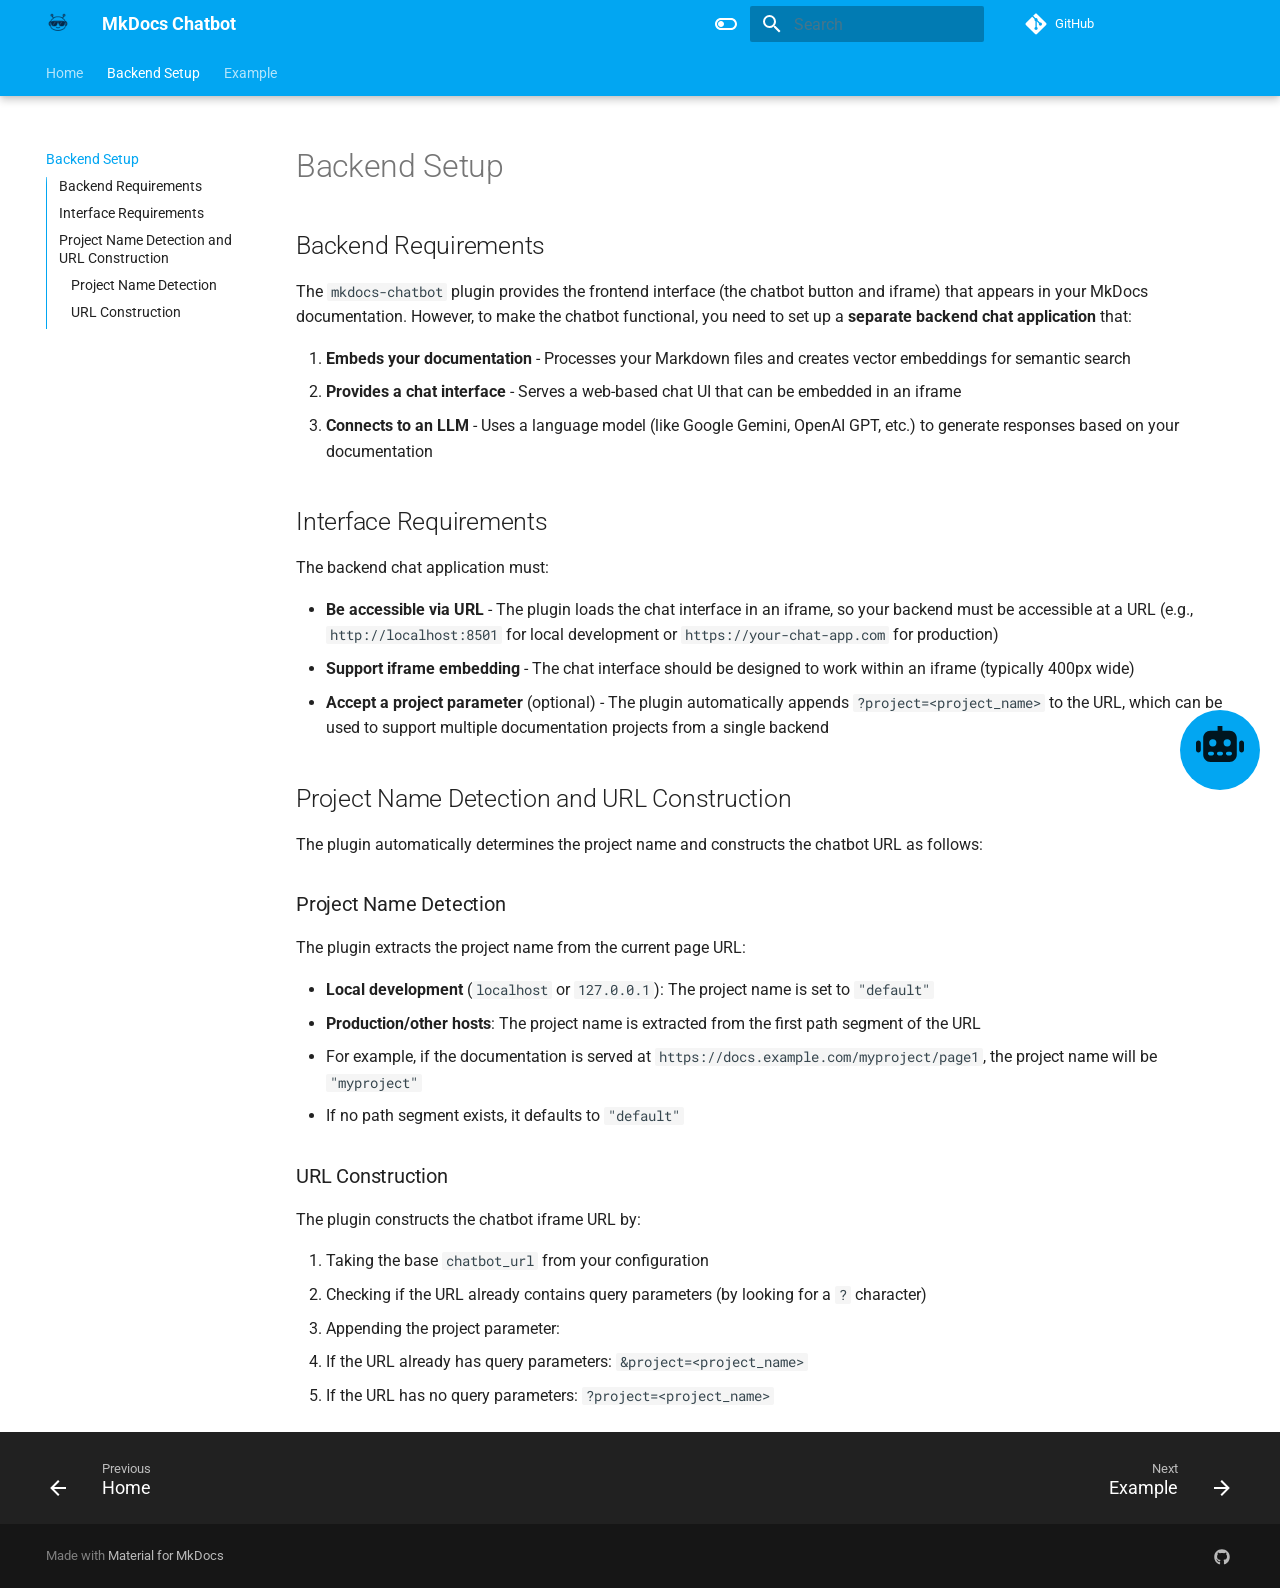
==== commit 613b4120: "Deployed e42e185 with MkDocs version: 1.6.1" ====
--- a/backend_setup/index.html
+++ b/backend_setup/index.html
@@ -646,7 +646,7 @@
     const isLocalHost = window.location.hostname === 'localhost' || window.location.hostname === '127.0.0.1';
     const pathParts = window.location.pathname.split('/').filter(Boolean);
     const projectName = isLocalHost ? 'default' : (pathParts[0] || 'default')
-    const chatbotUrl = "https://mkdocs-chatbot.streamlit.app/?embed=true";
+    const chatbotUrl = "https://mkdocs-chatbot-903213368620.europe-west1.run.app/?embed=true";
     const separator = chatbotUrl.includes('?') ? '&' : '?';
     document.getElementById('chatbot').src = chatbotUrl + separator + "project=" + encodeURIComponent(projectName);
 
